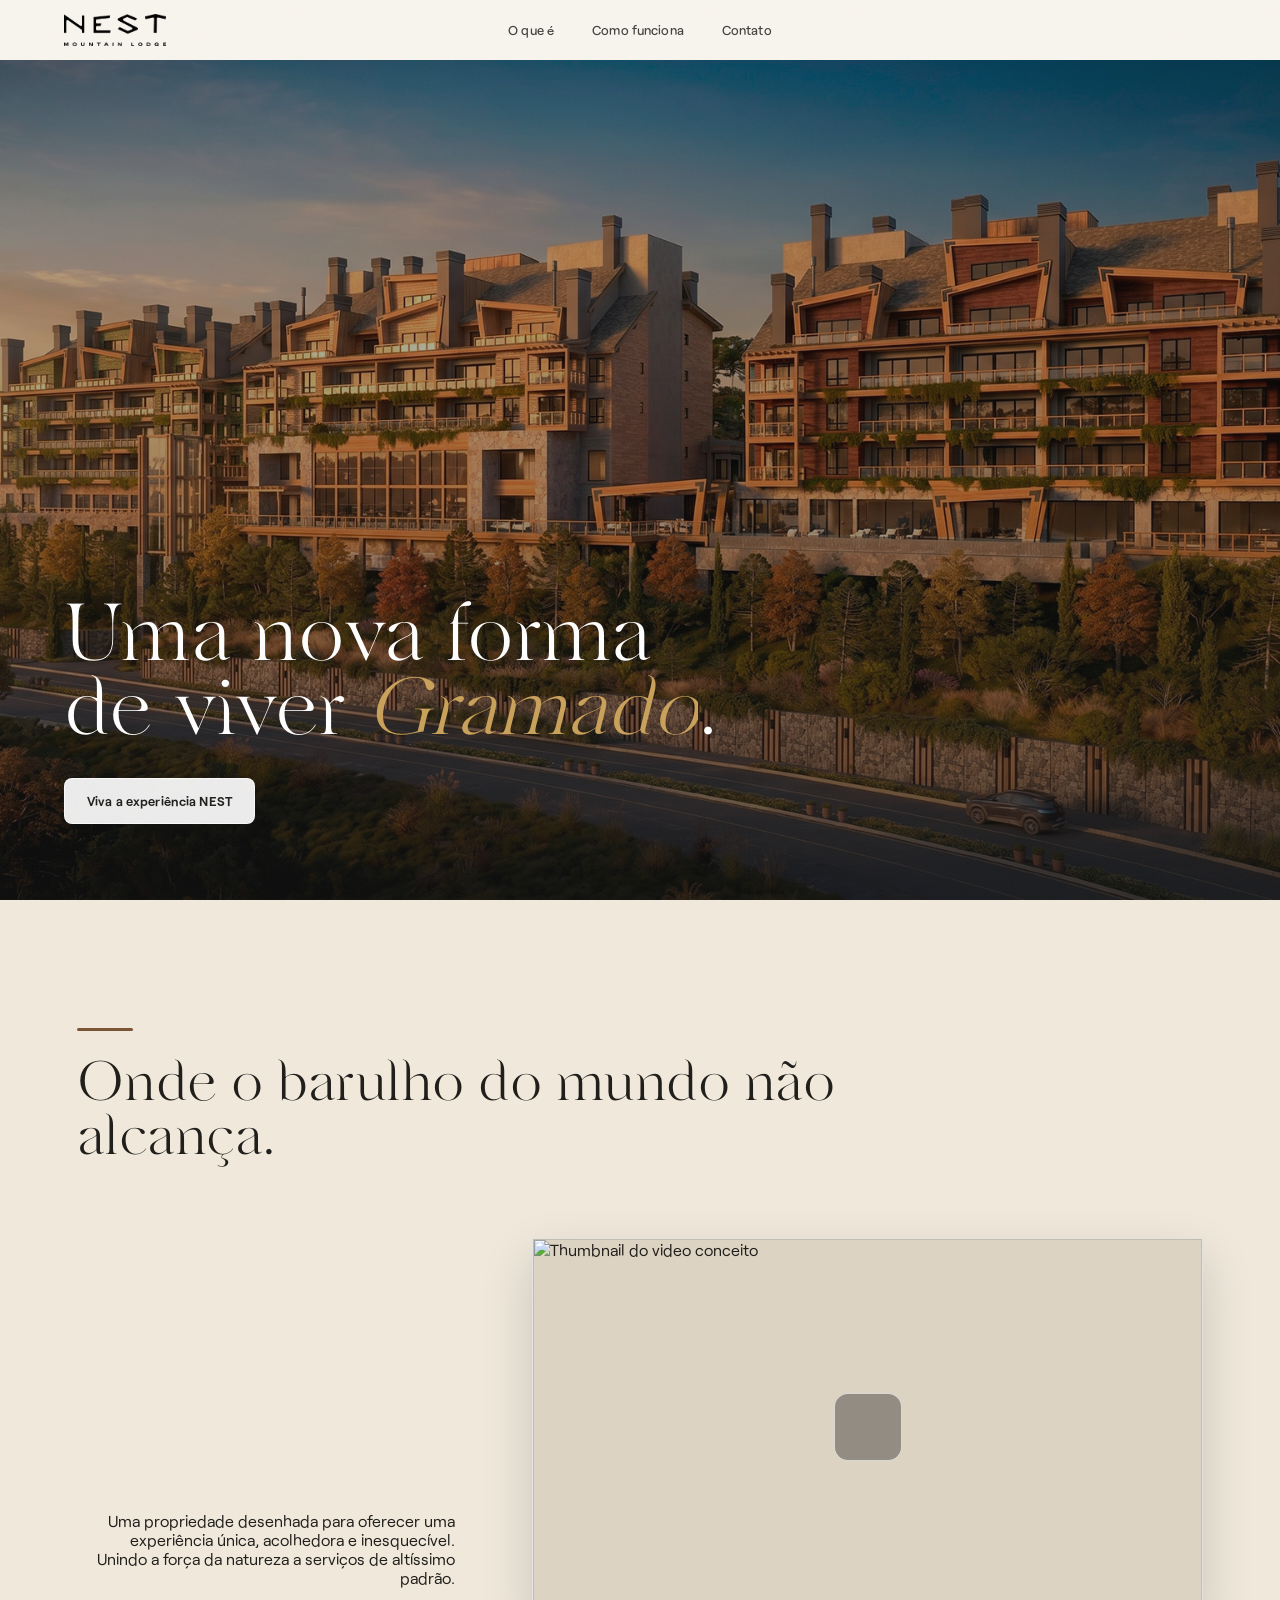
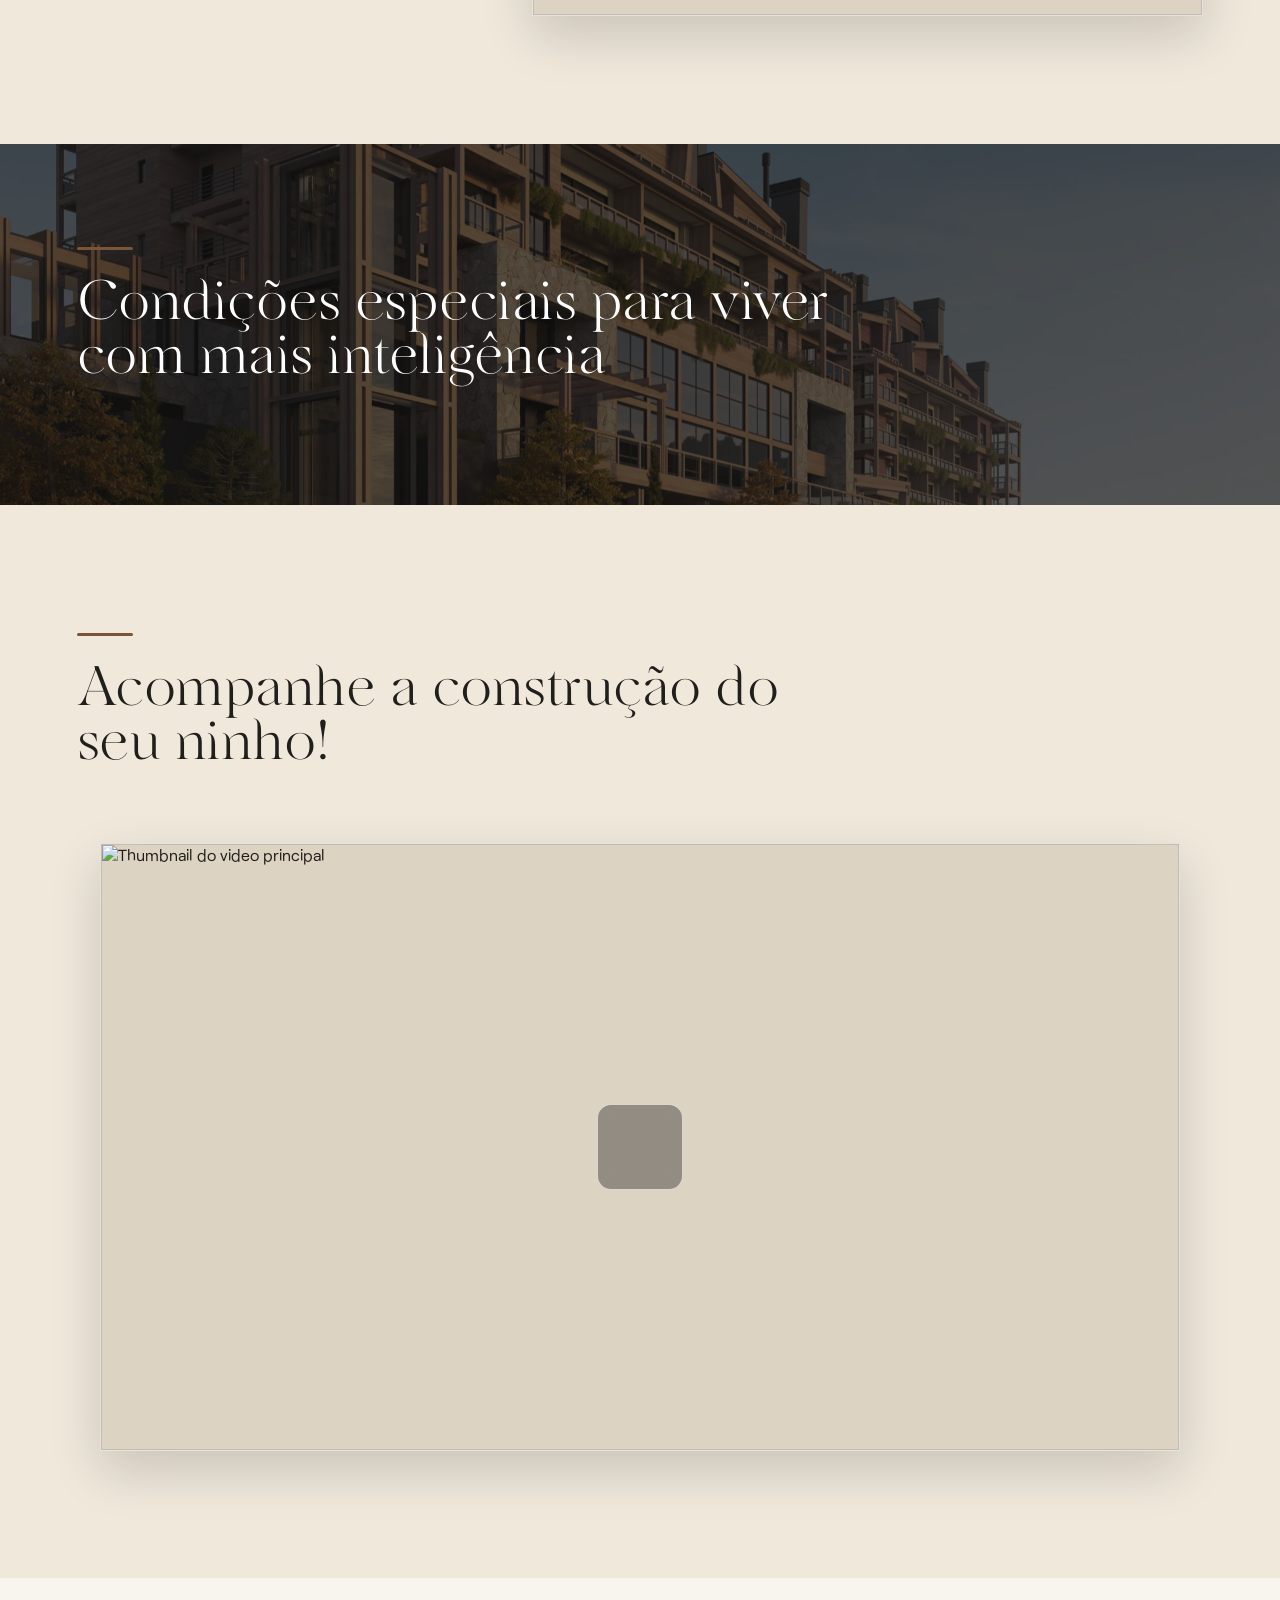
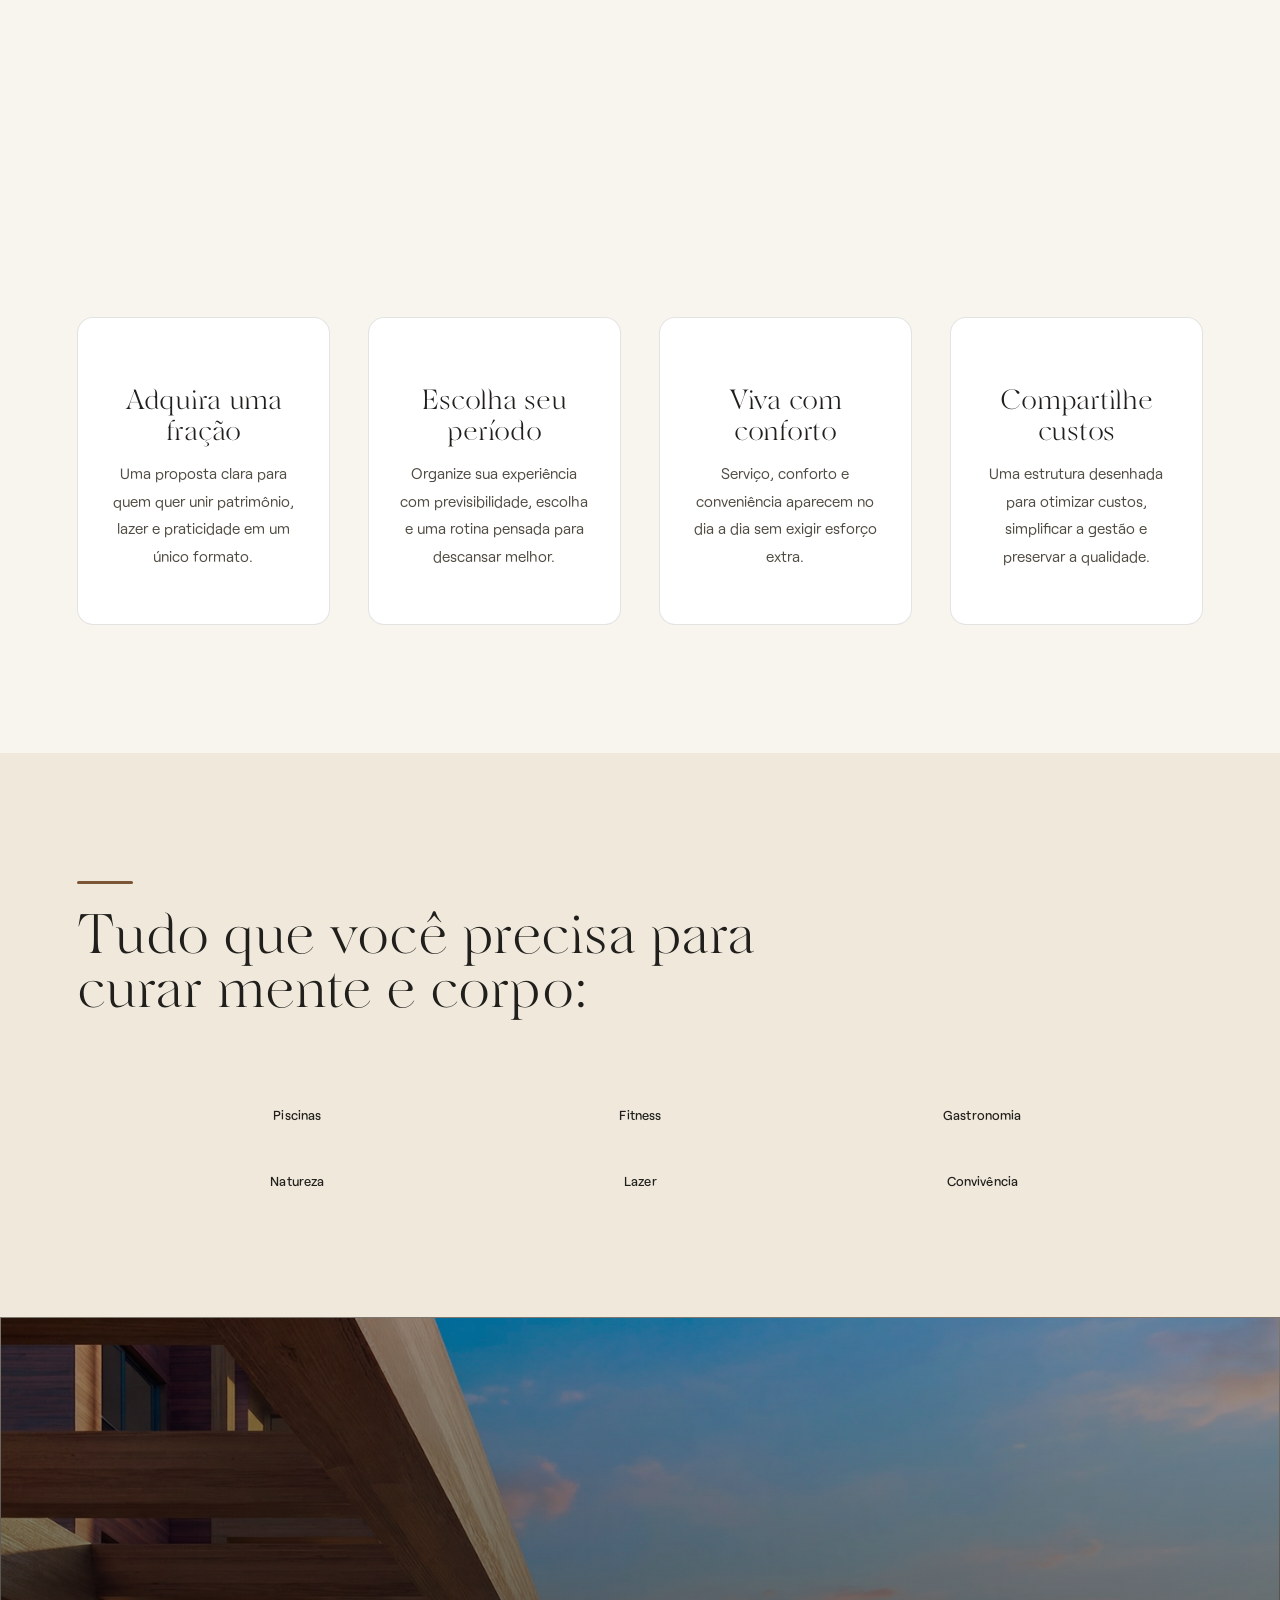
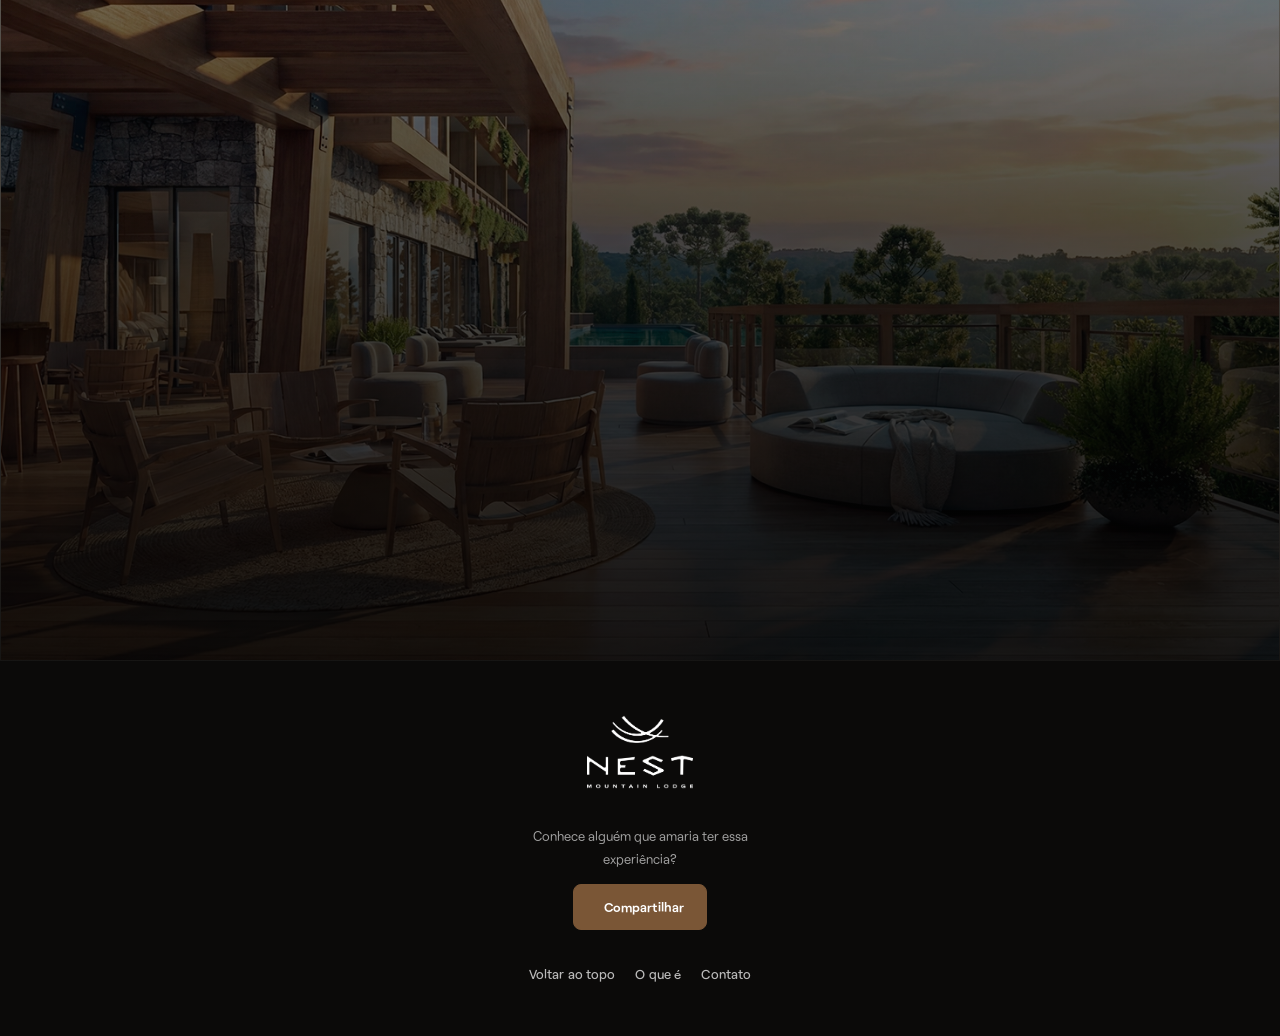
==== index.html @ 9bcb8f19 "copy: update hero headline, nav label, video/amenity headlines, remove footer text - Hero: "O privil" ====
<!doctype html>
<html lang="pt-BR">
  <head>
    <meta charset="utf-8" />
    <meta name="viewport" content="width=device-width, initial-scale=1" />
    <meta name="theme-color" content="#f8f5ee" />
    <title>Faça Parte NEST</title>
    <meta name="description" content="Landing page estática da campanha Faça Parte NEST." />
    <link rel="preconnect" href="https://fonts.googleapis.com" />
    <link rel="preconnect" href="https://fonts.gstatic.com" crossorigin />
    <link href="https://fonts.googleapis.com/css2?family=Fraunces:ital,opsz,wght@0,9..144,300;0,9..144,400;0,9..144,500;0,9..144,600;1,9..144,400;1,9..144,500&family=Montserrat:wght@300;400;500;600;700&display=swap" rel="stylesheet" />
    <link rel="stylesheet" href="styles.css" />
    <noscript><style>.reveal { opacity: 1 !important; transform: none !important; }</style></noscript>
  </head>
  <body>
    <a class="skip-link" href="#conteudo">Pular para o conteudo</a>

      <header class="site-header" data-site-header aria-label="Topo">
        <a class="brand" href="#inicio" aria-label="NEST inicio">
          <img class="brand__logo brand__logo--header" src="assets/logos/logo%20simplificada%20preta.webp" alt="NEST Mountain Lodge" loading="eager" />
        </a>
        <nav class="site-nav" id="site-nav" aria-label="Navegacao principal">
          <a href="#modelo">O que é</a>
          <a href="#funciona">Como funciona</a>
          <a href="#formulario">Contato</a>
        </nav>
        <button class="nav-toggle" type="button" data-nav-toggle aria-label="Abrir menu" aria-expanded="false" aria-controls="site-nav">
          <img class="nav-toggle__icon" src="assets/logos/icone%20nest%20preto.png" alt="" aria-hidden="true" />
        </button>
        <div class="scroll-progress" data-scroll-progress aria-hidden="true"></div>
      </header>
    <div class="nav-scrim" data-nav-scrim aria-hidden="true"></div>

    <main id="conteudo" class="page-shell">
      <section class="hero" id="inicio" aria-label="Apresentacao NEST">
        <div class="hero__media hero__media--photo media-frame media-frame--hero">
          <img class="section-media__img" src="assets/images/HERO.webp" alt="Paisagem hero do NEST" loading="eager" fetchpriority="high" />
        </div>
        <div class="hero__overlay" aria-hidden="true"></div>

        <div class="hero__content reveal">
          <h1 class="hero__title">Uma nova forma<br />de viver <em>Gramado</em>.</h1>
          <a class="button button--light" href="#modelo">Viva a experiência NEST</a>
        </div>
      </section>

      <section class="section intro-section" id="modelo">
        <div class="intro-section__heading reveal">
          <h2>Onde o barulho do mundo não alcança.</h2>
        </div>

        <div class="intro-feature reveal">
          <div class="intro-feature__copy">
            <p>Uma propriedade desenhada para oferecer uma experiência única, acolhedora e inesquecível. Unindo a força da natureza a serviços de altíssimo padrão.</p>
          </div>
          <div class="intro-feature__video youtube-card youtube-card--inline" data-youtube-id="SHSkFiBzITI" data-embed-src="https://www.youtube.com/embed/SHSkFiBzITI?si=FjaGTjBKLg1tNkQy" role="button" tabindex="0" aria-label="Carregar video conceito do YouTube">
            <div class="youtube-card__poster media-frame youtube-card__poster--concept">
              <img class="youtube-card__thumb" alt="Thumbnail do video conceito" loading="eager" fetchpriority="high" data-video-id="SHSkFiBzITI" data-fallback-level="0" src="https://img.youtube.com/vi/SHSkFiBzITI/maxresdefault.jpg" />
            </div>
            <button class="youtube-card__play" type="button" aria-label="Reproduzir video conceito">
              <i data-lucide="play"></i>
            </button>
          </div>
        </div>
      </section>

      <section class="band-section band-section--sand" data-parallax>
        <div class="band-section__media" data-parallax-media>
          <img src="assets/images/paralax.webp" alt="" aria-hidden="true" loading="lazy" />
        </div>
        <div class="band-section__overlay" aria-hidden="true"></div>
        <div class="band-section__inner reveal">
          <h2>Condições especiais para viver com mais inteligência</h2>
        </div>
      </section>

      <section class="section video-section" id="video">
        <div class="section-heading reveal">
          <h2>Acompanhe a construção do seu ninho!</h2>
        </div>
        <div class="youtube-card reveal" data-youtube-id="lyctxI0ICVg" data-embed-src="https://www.youtube.com/embed/lyctxI0ICVg?si=YQJVr3-YrToAeSkk" role="button" tabindex="0" aria-label="Carregar video do YouTube">
          <div class="youtube-card__poster media-frame youtube-card__poster--main">
            <img class="youtube-card__thumb" alt="Thumbnail do video principal" loading="eager" fetchpriority="high" data-video-id="lyctxI0ICVg" data-fallback-level="0" src="https://img.youtube.com/vi/lyctxI0ICVg/maxresdefault.jpg" />
          </div>
          <button class="youtube-card__play" type="button" aria-label="Reproduzir video">
            <i data-lucide="play"></i>
          </button>
        </div>
      </section>

      <section class="section process-section" id="funciona">
        <div class="section-heading reveal">
          <h2>Um jeito simples de entender o modelo.</h2>
        </div>

        <div class="process-grid">
          <article class="process-item reveal">
            <i data-lucide="badge-check"></i>
            <h3>Adquira uma fração</h3>
            <p>Uma proposta clara para quem quer unir patrimônio, lazer e praticidade em um único formato.</p>
          </article>
          <article class="process-item reveal">
            <i data-lucide="calendar-days"></i>
            <h3>Escolha seu período</h3>
            <p>Organize sua experiência com previsibilidade, escolha e uma rotina pensada para descansar melhor.</p>
          </article>
          <article class="process-item reveal">
            <i data-lucide="sparkles"></i>
            <h3>Viva com conforto</h3>
            <p>Serviço, conforto e conveniência aparecem no dia a dia sem exigir esforço extra.</p>
          </article>
          <article class="process-item reveal">
            <i data-lucide="repeat-2"></i>
            <h3>Compartilhe custos</h3>
            <p>Uma estrutura desenhada para otimizar custos, simplificar a gestão e preservar a qualidade.</p>
          </article>
        </div>
      </section>

      <section class="section amenity-section">
        <div class="section-heading reveal">
          <h2>Tudo que você precisa para curar mente e corpo:</h2>
        </div>
        <div class="amenity-grid">
          <div class="amenity reveal"><i data-lucide="waves"></i><span>Piscinas</span></div>
          <div class="amenity reveal"><i data-lucide="dumbbell"></i><span>Fitness</span></div>
          <div class="amenity reveal"><i data-lucide="utensils"></i><span>Gastronomia</span></div>
          <div class="amenity reveal"><i data-lucide="trees"></i><span>Natureza</span></div>
          <div class="amenity reveal"><i data-lucide="gamepad-2"></i><span>Lazer</span></div>
          <div class="amenity reveal"><i data-lucide="wine"></i><span>Convivência</span></div>
        </div>
      </section>

      <section class="lead-capture" id="formulario">
        <div class="lead-capture__media lead-capture__media--photo media-frame">
          <img class="section-media__img" src="assets/images/Fundo%20forms.webp" alt="Fundo do formulario NEST" loading="lazy" />
        </div>
        <div class="lead-capture__overlay" aria-hidden="true"></div>
        <div class="lead-capture__box reveal">
          <h2>Entre em contato para saber mais:</h2>
          <p class="lead-capture__copy">Fale com nossa equipe e garanta condições especiais para ter seu refúgio definitivo em Gramado!</p>
          <form class="lead-form" action="#" aria-label="Formulario visual sem envio configurado">
            <label>
              Nome
              <input type="text" name="nome" placeholder="Seu nome" autocomplete="name" />
            </label>
            <label>
              Telefone
              <input type="tel" name="telefone" placeholder="Seu telefone" autocomplete="tel" />
            </label>
            <label>
              E-mail
              <input type="email" name="email" placeholder="Seu e-mail" autocomplete="email" />
            </label>
            <p class="lead-form__note">*Vamos te chamar daqui a aproximadamente 1 minuto no seu WhatsApp!</p>
            <label class="check-line">
              <input type="checkbox" name="aceite" /> Aceito receber contato sobre o NEST.
            </label>
            <button class="button button--solid" type="submit">Enviar</button>
          </form>
        </div>
      </section>
    </main>

    <footer class="site-footer">
      <div class="site-footer__brand">
        <img class="brand__logo brand__logo--footer" src="assets/logos/logo%20branca%20completa.webp" alt="Logo NEST" loading="lazy" />
      </div>
      <div class="site-footer__share">
        <p>Conhece alguém que amaria ter essa experiência?</p>
        <button class="button site-footer__share-btn" type="button" data-share-button>
          <i data-lucide="share-2"></i>
          Compartilhar
        </button>
      </div>
      <div class="site-footer__links">
        <a href="#inicio">Voltar ao topo</a>
        <a href="#modelo">O que é</a>
        <a href="#formulario">Contato</a>
      </div>
    </footer>

    <script src="https://unpkg.com/lucide@latest/dist/umd/lucide.min.js"></script>
    <script src="script.js"></script>
  </body>
</html>
---- styles.css ----
@font-face {
  font-family: "Ninna";
  src: url("assets/fonts/Ninna-TRIAL.woff2") format("woff2");
  font-weight: 400;
  font-style: normal;
  font-display: swap;
}

@font-face {
  font-family: "Roobert";
  src: url("assets/fonts/Roobert-Light.woff2") format("woff2");
  font-weight: 300;
  font-style: normal;
  font-display: swap;
}

@font-face {
  font-family: "Roobert";
  src: url("assets/fonts/Roobert-Regular.woff2") format("woff2");
  font-weight: 400;
  font-style: normal;
  font-display: swap;
}

@font-face {
  font-family: "Roobert";
  src: url("assets/fonts/Roobert-Medium.woff2") format("woff2");
  font-weight: 500;
  font-style: normal;
  font-display: swap;
}

@font-face {
  font-family: "Roobert";
  src: url("assets/fonts/Roobert-SemiBold.woff2") format("woff2");
  font-weight: 600;
  font-style: normal;
  font-display: swap;
}

@font-face {
  font-family: "Roobert";
  src: url("assets/fonts/Roobert-Bold.woff2") format("woff2");
  font-weight: 700;
  font-style: normal;
  font-display: swap;
}

@font-face {
  font-family: "Roobert";
  src: url("assets/fonts/Roobert-Heavy.woff2") format("woff2");
  font-weight: 800;
  font-style: normal;
  font-display: swap;
}

:root {
  --cream: #f8f5ee;
  --cream-2: #efe8db;
  --sand: #b7a98d;
  --taupe: #8a7d68;
  --clay: #a8794f;
  --clay-deep: #7a5636;
  --gold: #c9a15a;
  --charcoal: #201f1c;
  --charcoal-soft: #514c43;
  --footer: #0b0a09;
  --white: #ffffff;
  --line: rgba(32, 31, 28, 0.12);
  --line-light: rgba(255, 255, 255, 0.16);
  --shadow-soft: 0 20px 48px rgba(16, 13, 8, 0.16);
  --shadow-lift: 0 30px 70px rgba(16, 13, 8, 0.3);
  --header-h: 78px;
  --heading: "Ninna", "Fraunces", serif;
  --body: "Roobert", "Montserrat", sans-serif;
  --ease: cubic-bezier(0.16, 1, 0.3, 1);
  --ease-spring: cubic-bezier(0.34, 1.56, 0.64, 1);
}

* {
  box-sizing: border-box;
}

html {
  scroll-behavior: smooth;
}

body {
  margin: 0;
  background: var(--cream);
  color: var(--charcoal);
  font-family: var(--body);
  font-weight: 400;
  text-rendering: optimizeLegibility;
}

body::after {
  content: "";
  position: fixed;
  inset: 0;
  z-index: 998;
  pointer-events: none;
  opacity: 0.035;
  background-image: url("data:image/svg+xml;utf8,<svg xmlns='http://www.w3.org/2000/svg' width='140' height='140'><filter id='n'><feTurbulence type='fractalNoise' baseFrequency='0.9' numOctaves='2' stitchTiles='stitch'/></filter><rect width='100%25' height='100%25' filter='url(%23n)'/></svg>");
  background-size: 140px 140px;
}

.scroll-progress {
  position: absolute;
  bottom: 0;
  left: 0;
  height: 3px;
  width: 0%;
  background: linear-gradient(90deg, var(--clay-deep), var(--gold));
  transition: width 80ms linear;
}

a {
  color: inherit;
  text-decoration: none;
}

button,
input {
  font: inherit;
}

.skip-link {
  position: fixed;
  left: -9999px;
  top: 18px;
  z-index: 100;
  background: var(--white);
  color: var(--charcoal);
  padding: 10px 14px;
}

.skip-link:focus {
  left: 18px;
}

.page-shell {
  overflow: hidden;
}

body.nav-open {
  overflow: hidden;
}

a:focus-visible,
button:focus-visible,
input:focus-visible {
  outline: 2px solid var(--clay-deep);
  outline-offset: 3px;
}

#inicio,
#modelo,
#funciona,
#formulario {
  scroll-margin-top: 100px;
}

.hero {
  position: relative;
  min-height: 100dvh;
  display: grid;
  align-items: end;
  justify-items: start;
  padding: 140px clamp(20px, 5vw, 80px) 76px;
  color: var(--white);
  text-align: left;
  isolation: isolate;
}

.hero__overlay {
  position: absolute;
  inset: 0;
  z-index: -1;
  background:
    linear-gradient(180deg, rgba(18, 18, 18, 0.28), rgba(18, 18, 18, 0.48)),
    linear-gradient(0deg, rgba(18, 18, 18, 0.44), transparent 46%);
}

.hero__media--photo {
  position: absolute;
  inset: 0;
}

.section-media__img {
  position: absolute;
  inset: 0;
  width: 100%;
  height: 100%;
  object-fit: cover;
  display: block;
}

.hero__media--photo .section-media__img,
.lead-capture__media--photo .section-media__img {
  z-index: 0;
}

.hero__media--photo::after,
.lead-capture__media--photo::after {
  content: "";
  position: absolute;
  inset: 0;
  z-index: 1;
  pointer-events: none;
}

.site-header {
  position: fixed;
  top: 0;
  left: 0;
  right: 0;
  z-index: 50;
  display: grid;
  grid-template-columns: 1fr auto 1fr;
  align-items: center;
  gap: 24px;
  padding: 14px clamp(20px, 5vw, 80px);
  color: var(--charcoal);
  background: var(--cream);
  box-shadow: none;
  transition: background 260ms var(--ease), box-shadow 260ms var(--ease), padding 260ms var(--ease), color 260ms var(--ease);
}

.site-header--scrolled {
  padding-block: 8px;
  background: rgba(250, 248, 242, 0.94);
  backdrop-filter: blur(14px);
  -webkit-backdrop-filter: blur(14px);
  box-shadow: 0 1px 0 rgba(45, 45, 45, 0.1);
  color: var(--charcoal);
}

.brand {
  display: inline-grid;
  width: fit-content;
  gap: 2px;
  justify-items: center;
}

.brand__logo {
  display: block;
  width: auto;
  object-fit: contain;
}

.brand__logo--header {
  width: clamp(75px, 8vw, 120px);
  height: auto;
  transition: width 260ms var(--ease);
}

.site-header--scrolled .brand__logo--header {
  width: clamp(65px, 6.5vw, 95px);
}

.brand__logo--footer {
  width: clamp(71.25px, 8.25vw, 120px);
  height: auto;
}

.brand__mark {
  font-size: 18px;
  font-weight: 600;
  letter-spacing: 0.38em;
}

.site-nav {
  display: flex;
  gap: clamp(18px, 3vw, 34px);
  align-items: center;
  font-size: 13px;
  font-weight: 500;
  letter-spacing: 0.01em;
}

.site-nav a {
  padding: 6px 2px;
  opacity: 0.84;
  transition: opacity 180ms var(--ease);
}

.site-nav a:hover {
  opacity: 1;
}

.nav-toggle {
  display: none;
  width: 44px;
  height: 44px;
  align-items: center;
  justify-content: center;
  overflow: hidden;
  border: 1px solid currentColor;
  border-radius: 8px;
  background: transparent;
  color: inherit;
  cursor: pointer;
  touch-action: manipulation;
}

.nav-toggle__icon {
  width: 20px;
  height: 20px;
  object-fit: contain;
}

.nav-scrim {
  position: fixed;
  inset: 0;
  z-index: 39;
  background: rgba(18, 18, 18, 0.4);
  opacity: 0;
  pointer-events: none;
  transition: opacity 220ms var(--ease);
}

.nav-scrim.is-visible {
  opacity: 1;
  pointer-events: auto;
}

.hero__content {
  position: relative;
  z-index: 2;
  max-width: 860px;
}

h1,
h2,
h3,
p {
  margin-top: 0;
}

h1,
h2,
h3 {
  font-family: var(--heading);
  font-weight: 400;
  letter-spacing: -0.01em;
}

h1 {
  max-width: 920px;
  margin: 0 0 18px;
  font-size: clamp(34px, 5.8vw, 82px);
  line-height: 1;
}

h1 em,
h2 em {
  font-style: italic;
  font-weight: 500;
  color: var(--gold);
}

.hero__title .word {
  display: inline-block;
  overflow: hidden;
  vertical-align: top;
  padding-bottom: 0.08em;
  margin-bottom: -0.08em;
}

.hero__title .word-inner {
  display: inline-block;
  transform: translateY(112%);
  transition: transform 900ms var(--ease);
  will-change: transform;
}

.hero__title.is-revealed .word-inner {
  transform: translateY(0);
}

h2 {
  margin-bottom: 22px;
  font-size: clamp(30px, 4vw, 56px);
  line-height: 1.06;
}

h3 {
  margin-bottom: 14px;
  font-size: clamp(20px, 2vw, 30px);
  line-height: 1.2;
}

.hero p,
.intro-section__heading p,
.section-heading p,
.process-item p {
  color: var(--charcoal-soft);
  font-size: 15px;
  font-weight: 400;
  line-height: 1.85;
}

.hero p {
  max-width: 620px;
  color: rgba(255, 255, 255, 0.86);
}

.button {
  min-height: 46px;
  display: inline-flex;
  align-items: center;
  justify-content: center;
  border: 1px solid var(--clay-deep);
  border-radius: 8px;
  padding: 13px 22px;
  background: var(--clay-deep);
  color: var(--white);
  cursor: pointer;
  touch-action: manipulation;
  font-size: 13px;
  font-weight: 600;
  letter-spacing: 0.01em;
  transition: filter 220ms var(--ease), box-shadow 420ms var(--ease-spring), transform 420ms var(--ease-spring);
}

.button:hover {
  filter: brightness(0.94);
  box-shadow: var(--shadow-lift);
  transform: translateY(-3px) scale(1.015);
}

.button:active {
  transform: translateY(-1px) scale(0.99);
  transition-duration: 120ms;
}

.button--light {
  margin-top: 18px;
  border-color: rgba(255, 255, 255, 0.72);
  background: rgba(255, 255, 255, 0.92);
  color: var(--charcoal);
}

.button--solid {
  width: 100%;
}

.section {
  padding: clamp(72px, 10vw, 142px) clamp(20px, 6vw, 96px);
}

.intro-section {
  background: var(--cream-2);
  text-align: left;
}

.intro-section__heading,
.section-heading {
  max-width: 780px;
  margin: 0 0 clamp(42px, 6vw, 82px);
  text-align: left;
}

.intro-section__heading::before,
.section-heading::before,
.band-section__inner::before {
  content: "";
  display: block;
  width: 56px;
  height: 3px;
  margin-bottom: 22px;
  background: var(--clay-deep);
  border-radius: 2px;
  transform: scaleX(0);
  transform-origin: left;
  transition: transform 700ms var(--ease) 120ms;
}

.intro-section__heading.is-visible::before,
.section-heading.is-visible::before,
.band-section__inner.is-visible::before {
  transform: scaleX(1);
}

.intro-feature {
  max-width: 1180px;
  margin: 0 auto;
  display: grid;
  grid-template-columns: minmax(260px, 0.72fr) minmax(0, 1.28fr);
  gap: clamp(34px, 6vw, 92px);
  align-items: end;
  text-align: left;
}

.intro-feature__video {
  min-height: clamp(360px, 33vw, 510px);
  box-shadow: var(--shadow-soft);
}

.intro-feature__copy {
  max-width: 390px;
  align-self: end;
  padding-bottom: clamp(4px, 1vw, 14px);
  text-align: right;
}

.video-section {
  background: var(--cream-2);
}

.youtube-card {
  position: relative;
  overflow: hidden;
  max-width: 1080px;
  width: 100%;
  aspect-ratio: 16 / 9;
  min-height: 0;
  margin: 0 auto;
  border: 1px solid var(--line);
  background: var(--white);
  cursor: pointer;
  box-shadow: var(--shadow-soft);
}

.youtube-card--inline {
  aspect-ratio: 16 / 9;
  min-height: 0;
  margin: 0;
}

.youtube-card--inline .youtube-card__play {
  width: 68px;
  height: 68px;
}

.youtube-card--inline .youtube-card__play svg {
  width: 24px;
  height: 24px;
}

.youtube-card iframe,
.youtube-card__poster {
  position: absolute;
  inset: 0;
  width: 100%;
  height: 100%;
}

.youtube-card__poster {
  background-size: cover;
  background-position: center;
}

.youtube-card__thumb {
  display: block;
  width: 100%;
  height: 100%;
  object-fit: cover;
}

.youtube-card__poster--concept {
  background:
    linear-gradient(180deg, rgba(18, 18, 18, 0.1), rgba(18, 18, 18, 0.55)),
    radial-gradient(circle at 20% 20%, rgba(255, 255, 255, 0.14), transparent 22%),
    radial-gradient(circle at 75% 30%, rgba(133, 122, 107, 0.58), transparent 30%),
    linear-gradient(135deg, #cfc6b5, #9e927f 50%, #6b6358);
}

.youtube-card__poster--main {
  background:
    linear-gradient(180deg, rgba(18, 18, 18, 0.1), rgba(18, 18, 18, 0.52)),
    radial-gradient(circle at 70% 24%, rgba(255, 255, 255, 0.12), transparent 22%),
    radial-gradient(circle at 22% 72%, rgba(189, 179, 161, 0.45), transparent 26%),
    linear-gradient(135deg, #d9d1c2, #b2a692 54%, #7d7162);
}

.youtube-card__poster.has-thumb::before,
.youtube-card__poster.has-thumb::after {
  opacity: 0;
}

.youtube-card iframe {
  border: 0;
}

.youtube-card.is-playing .youtube-card__poster,
.youtube-card.is-playing .youtube-card__play {
  opacity: 0;
  pointer-events: none;
}

.youtube-card__play {
  position: absolute;
  left: 50%;
  top: 50%;
  width: 86px;
  height: 86px;
  display: grid;
  place-items: center;
  border: 1px solid rgba(255, 255, 255, 0.65);
  border-radius: 14px;
  background: rgba(45, 45, 45, 0.42);
  color: var(--white);
  transform: translate(-50%, -50%);
  cursor: pointer;
  backdrop-filter: blur(10px);
  transition: opacity 220ms var(--ease), transform 220ms var(--ease);
}

.youtube-card__play svg {
  width: 30px;
  height: 30px;
  margin-left: 4px;
}

.process-section {
  background: var(--cream);
}

.process-grid {
  max-width: 1180px;
  margin: 0 auto;
  display: grid;
  grid-template-columns: repeat(4, minmax(0, 1fr));
  gap: clamp(22px, 3vw, 42px);
}

.process-item {
  padding: clamp(30px, 3vw, 40px) clamp(20px, 2.4vw, 30px);
  border: 1px solid var(--line);
  border-radius: 16px;
  background: var(--white);
  text-align: center;
  transition: transform 420ms var(--ease-spring), box-shadow 420ms var(--ease), border-color 260ms var(--ease);
}

.process-item:hover {
  transform: translateY(-8px) scale(1.015);
  border-color: transparent;
  box-shadow: var(--shadow-soft);
}

.process-item svg {
  width: 38px;
  height: 38px;
  color: var(--taupe);
  stroke-width: 1.35;
}

.amenity svg {
  width: 30px;
  height: 30px;
  padding: 14px;
  box-sizing: content-box;
  border-radius: 50%;
  background: var(--white);
  box-shadow: var(--shadow-soft);
  color: var(--taupe);
  stroke-width: 1.35;
}

.process-item h3 {
  margin-top: 28px;
}

.band-section {
  position: relative;
  overflow: hidden;
  isolation: isolate;
  padding: clamp(64px, 8vw, 110px) clamp(20px, 6vw, 96px);
  text-align: left;
}

.band-section--sand {
  background: var(--sand);
  color: var(--white);
}

.band-section__media {
  position: absolute;
  inset: -38% 0;
  z-index: -2;
  will-change: transform;
}

.band-section__media img {
  width: 100%;
  height: 100%;
  object-fit: cover;
  display: block;
}

.band-section__overlay {
  position: absolute;
  inset: 0;
  z-index: -1;
  background: rgba(18, 18, 18, 0.72);
}

.band-section__inner {
  max-width: 820px;
  margin: 0;
}

.amenity-section {
  background: var(--cream-2);
}

.amenity-grid {
  max-width: 980px;
  margin: 0 auto;
  display: grid;
  grid-template-columns: repeat(3, minmax(0, 1fr));
  gap: 34px 48px;
}

.amenity {
  display: grid;
  justify-items: center;
  gap: 16px;
  color: var(--charcoal);
  font-size: 13px;
  font-weight: 500;
  letter-spacing: 0.01em;
  text-align: center;
}

.lead-capture {
  position: relative;
  min-height: 720px;
  display: grid;
  place-items: center;
  padding: clamp(48px, 8vw, 110px) 20px;
  isolation: isolate;
}

.lead-capture__media,
.lead-capture__overlay {
  position: absolute;
  inset: 0;
}

.lead-capture__media {
  z-index: -2;
  border: 0;
}

.lead-capture__media--photo.media-frame {
  position: absolute;
  inset: 0;
}

.lead-capture__overlay {
  z-index: -1;
  background:
    linear-gradient(180deg, rgba(0, 0, 0, 0.24) 0%, rgba(0, 0, 0, 0.8) 100%),
    linear-gradient(180deg, rgba(18, 18, 18, 0.18), rgba(18, 18, 18, 0.48));
}

.lead-capture__box {
  width: min(760px, 100%);
  padding: clamp(28px, 5vw, 54px);
  background: rgba(255, 255, 255, 0.92);
  color: var(--charcoal);
  text-align: left;
  box-shadow: 0 10px 28px rgba(18, 18, 18, 0.12);
}


.lead-capture__copy {
  max-width: 640px;
  margin: 0 auto 4px;
  color: var(--charcoal-soft);
  font-size: 15px;
  line-height: 1.75;
}

.lead-form {
  display: grid;
  gap: 14px;
  margin-top: 28px;
  text-align: left;
}

.lead-form label,
.lead-form legend {
  color: var(--charcoal-soft);
  font-size: 13px;
  font-weight: 500;
  letter-spacing: 0.01em;
}

.lead-form > label {
  display: grid;
  gap: 8px;
}

.lead-form input[type="text"],
.lead-form input[type="tel"],
.lead-form input[type="email"] {
  min-height: 52px;
  width: 100%;
  border: 1px solid rgba(45, 45, 45, 0.12);
  background: var(--white);
  color: var(--charcoal);
  padding: 14px 16px;
  font-size: 16px;
  outline: 0;
}

.lead-form input:focus {
  border-color: var(--taupe);
}

.lead-form input::placeholder {
  color: rgba(45, 45, 45, 0.36);
}

.lead-form fieldset {
  display: grid;
  gap: 8px;
  margin: 8px 0 0;
  padding: 0;
  border: 0;
}

.lead-form__note {
  margin: 0;
  color: var(--taupe);
  font-size: 12px;
  font-style: italic;
  line-height: 1.5;
}

.check-line {
  display: flex;
  align-items: center;
  gap: 12px;
  min-height: 44px;
  padding: 4px 0;
  color: var(--charcoal-soft) !important;
  font-size: 13px !important;
  font-weight: 400 !important;
  letter-spacing: 0 !important;
  text-transform: none !important;
  cursor: pointer;
}

.lead-form input[type="checkbox"] {
  width: 20px;
  height: 20px;
  flex-shrink: 0;
  accent-color: var(--clay-deep);
}

.site-footer {
  display: flex;
  flex-direction: column;
  align-items: center;
  text-align: center;
  gap: 36px;
  padding: 54px clamp(20px, 6vw, 96px);
  background: var(--footer);
  color: var(--white);
}

.site-footer__brand {
  display: grid;
  justify-items: center;
  gap: 12px;
}

.site-footer p {
  max-width: 560px;
  margin: 12px auto 0;
  color: rgba(255, 255, 255, 0.62);
  font-size: 13px;
  line-height: 1.7;
}

.site-footer__share {
  display: grid;
  gap: 14px;
  align-content: center;
  justify-items: center;
  max-width: 240px;
}

.site-footer__share p {
  margin: 0;
}

.site-footer__share-btn {
  gap: 8px;
}

.site-footer__share-btn svg {
  width: 16px;
  height: 16px;
}

.site-footer__links {
  display: flex;
  flex-wrap: wrap;
  justify-content: center;
  gap: 20px;
  align-items: center;
  color: rgba(255, 255, 255, 0.72);
  font-size: 13px;
  font-weight: 500;
  letter-spacing: 0.01em;
}

.media-frame {
  position: relative;
  overflow: hidden;
  border: 1px solid var(--line);
  background: #ddd3c2;
}

.media-frame--hero {
  position: absolute;
  inset: 0;
  z-index: -2;
  border: 0;
  background:
    linear-gradient(135deg, rgba(255, 255, 255, 0.1), transparent),
    radial-gradient(circle at 75% 20%, rgba(72, 91, 55, 0.44), transparent 34%),
    linear-gradient(135deg, #55614b, #9c8d74 46%, #2f3b2b);
}

code {
  color: var(--taupe);
}

.reveal {
  opacity: 0;
  transform: translateY(28px) scale(0.97);
  transition: opacity 760ms var(--ease), transform 760ms var(--ease);
  will-change: opacity, transform;
}

.reveal.is-visible {
  opacity: 1;
  transform: translateY(0) scale(1);
}

@media (prefers-reduced-motion: reduce) {
  *,
  *::before,
  *::after {
    scroll-behavior: auto !important;
    transition-duration: 0.01ms !important;
    animation-duration: 0.01ms !important;
  }

  .reveal {
    opacity: 1;
    transform: none;
  }
}

@media (max-width: 1080px) {
  .brand__logo--header {
    width: clamp(80px, 12vw, 110px);
  }

  .process-grid {
    grid-template-columns: repeat(2, minmax(0, 1fr));
  }
}

@media (max-width: 820px) {
  .site-header {
    grid-template-columns: auto 1fr auto;
    padding-inline: 18px;
  }

  .nav-toggle {
    grid-column: 3;
    justify-self: end;
  }

  .site-header {
    padding-block: 10px;
  }

  .brand__logo--header {
    width: clamp(64px, 18vw, 92px);
  }

  .brand__logo--footer {
    width: clamp(135px, 40.5vw, 195px);
  }

  .nav-toggle {
    display: inline-flex;
  }

  .site-nav {
    position: fixed;
    top: 0;
    right: 0;
    bottom: 0;
    width: min(320px, 84vw);
    height: 100dvh;
    margin: 0;
    padding: 96px 28px 32px;
    flex-direction: column;
    align-items: flex-start;
    justify-content: flex-start;
    gap: 6px;
    font-size: 16px;
    background: var(--cream);
    color: var(--charcoal);
    box-shadow: -18px 0 40px rgba(18, 18, 18, 0.18);
    transform: translateX(100%);
    transition: transform 280ms var(--ease);
    z-index: 40;
    overflow-y: auto;
  }

  .site-nav.is-open {
    transform: translateX(0);
  }

  .site-nav a {
    width: 100%;
    min-height: 48px;
    display: flex;
    align-items: center;
    padding: 0 4px;
    border-bottom: 1px solid var(--line);
    opacity: 0;
    transform: translateX(18px);
    transition: opacity 420ms var(--ease), transform 420ms var(--ease);
  }

  .site-nav.is-open a {
    opacity: 1;
    transform: translateX(0);
  }

  .site-nav.is-open a:nth-child(1) { transition-delay: 80ms; }
  .site-nav.is-open a:nth-child(2) { transition-delay: 140ms; }
  .site-nav.is-open a:nth-child(3) { transition-delay: 200ms; }
  .site-nav.is-open a:nth-child(4) { transition-delay: 260ms; }

  .hero {
    min-height: 100dvh;
    padding: 132px 20px 64px;
  }

  .hero__content {
    max-width: 680px;
  }

  .hero p {
    max-width: 560px;
  }

  .intro-feature,
  .process-grid {
    grid-template-columns: 1fr;
  }

  .amenity-grid {
    grid-template-columns: repeat(2, minmax(0, 1fr));
  }

  .intro-feature {
    text-align: left;
  }

  .intro-feature__copy {
    text-align: left;
  }

  .youtube-card--inline {
    aspect-ratio: 16 / 9;
    min-height: 0;
  }

  .amenity-grid {
    gap: 26px;
  }

  .lead-capture {
    min-height: 680px;
  }
}

@media (max-width: 520px) {
  .hero {
    min-height: 100dvh;
    padding: 128px 18px 56px;
  }

  h1 {
    font-size: clamp(17px, 5.5vw, 24px);
  }

  h2 {
    font-size: clamp(15px, 5vw, 21px);
  }

  h3 {
    font-size: 12px;
    font-weight: 700;
  }

  .hero p,
  .intro-section__heading p,
  .section-heading p,
  .lead-capture__copy {
    font-size: 12.75px;
  }

  .process-item p {
    font-size: 9.5px;
  }

  .site-footer p {
    font-size: 11px;
  }

  .button {
    width: 100%;
  }

  .brand__logo--header {
    width: clamp(56px, 20vw, 80px);
  }

  .brand__logo--footer {
    width: clamp(127.5px, 51vw, 172.5px);
  }

  .lead-capture__box {
    padding: 26px 18px;
  }
}
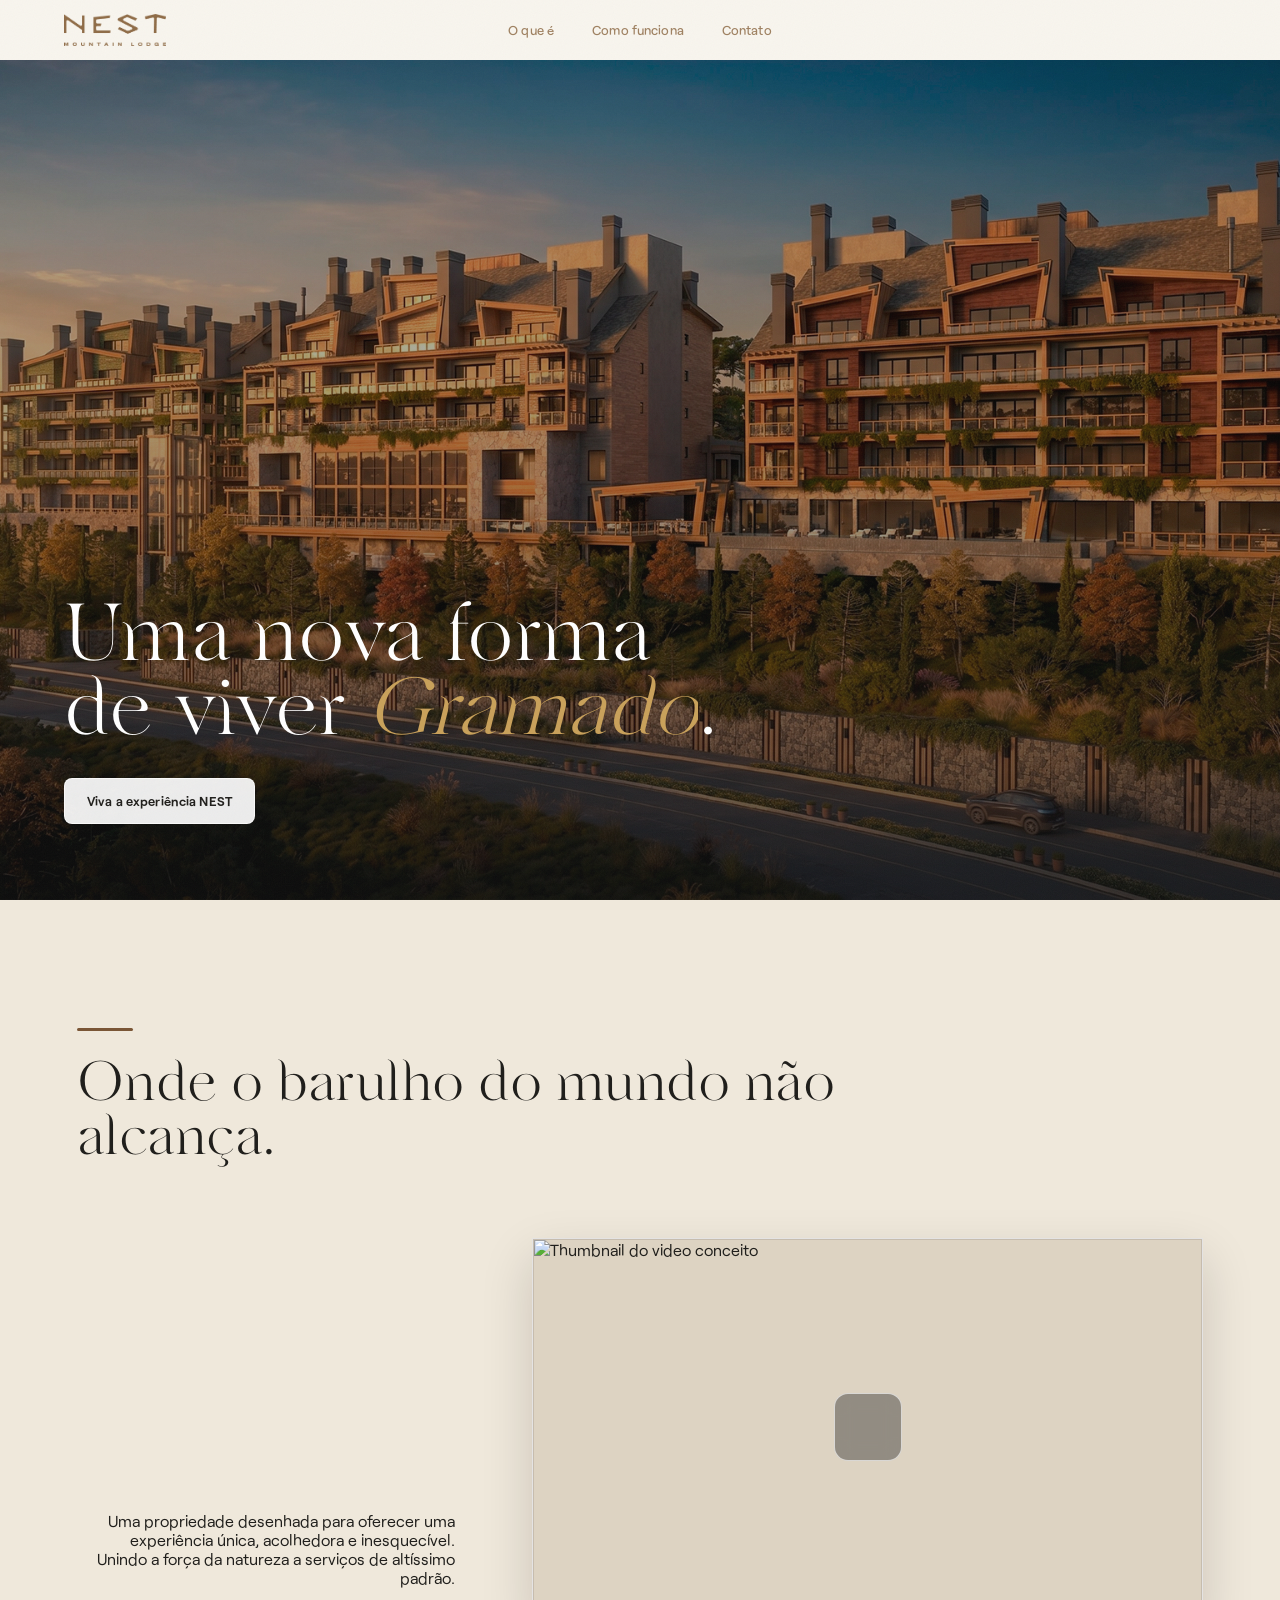
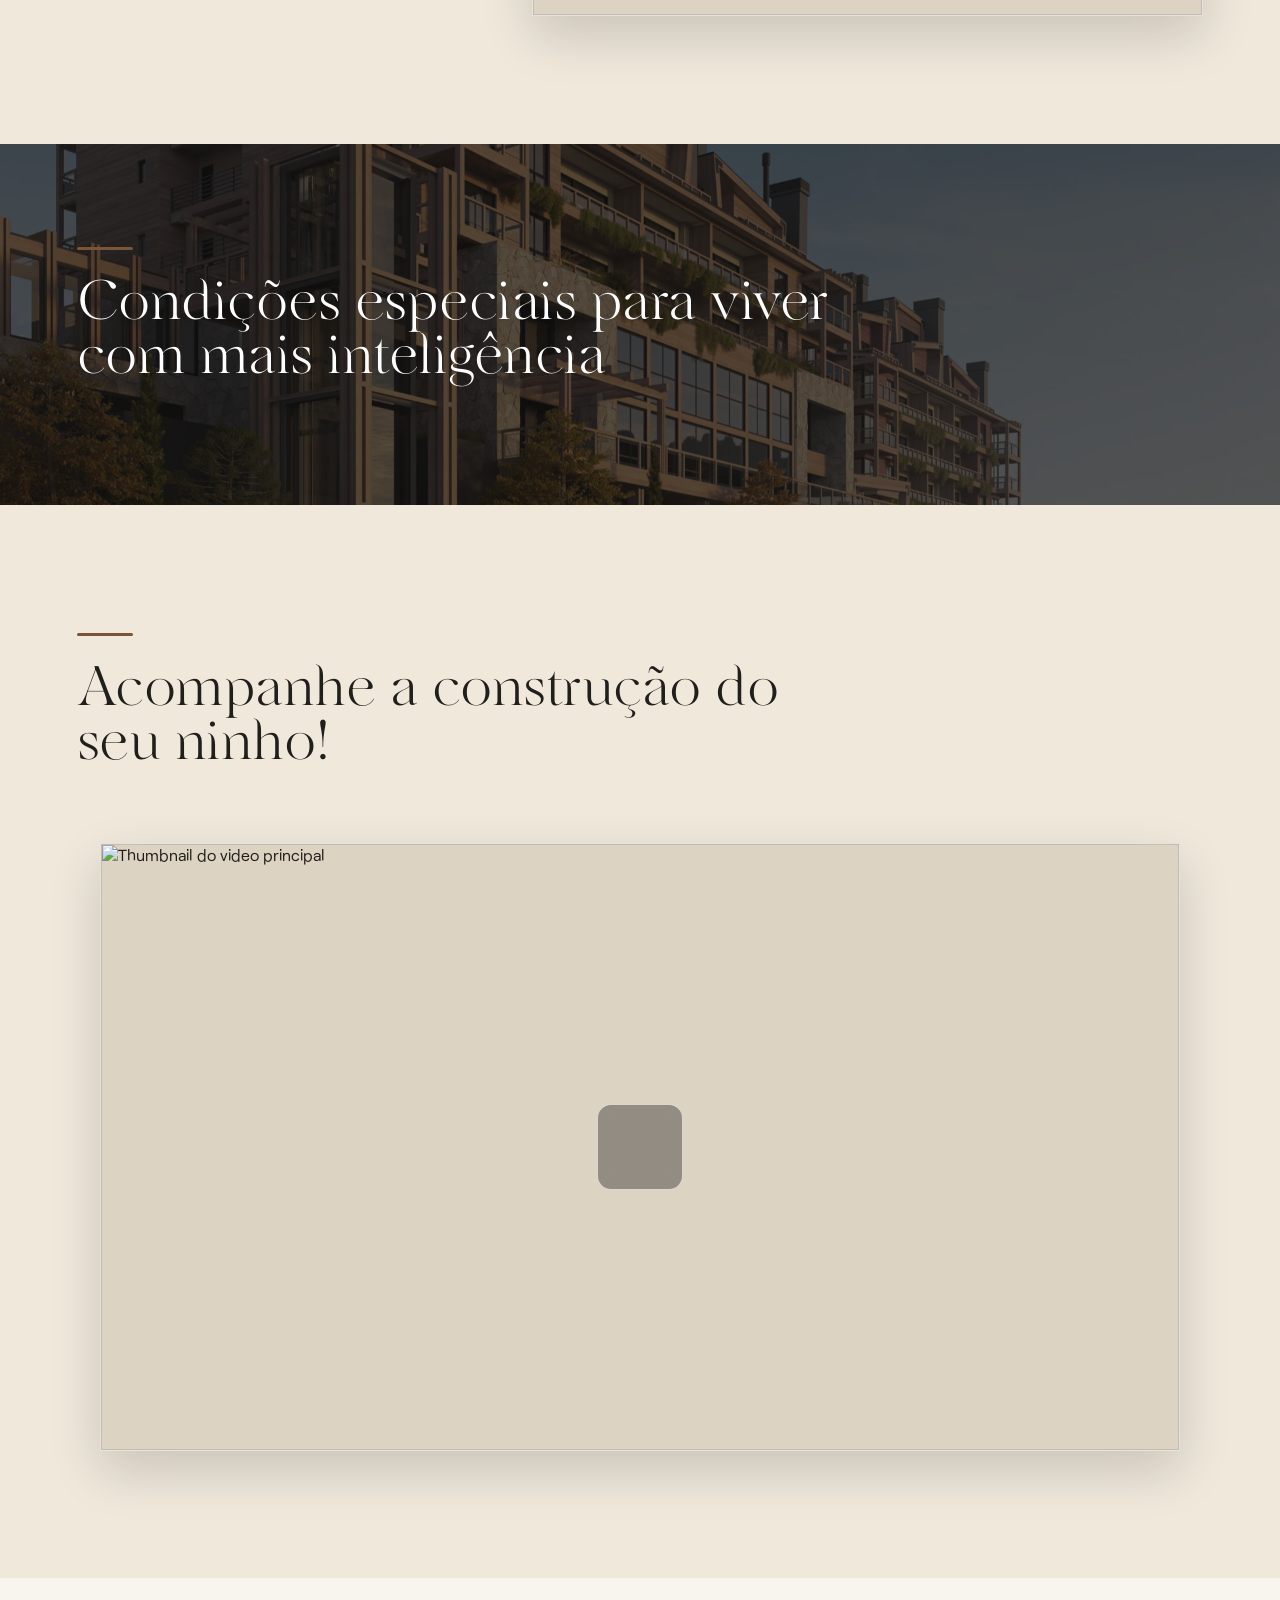
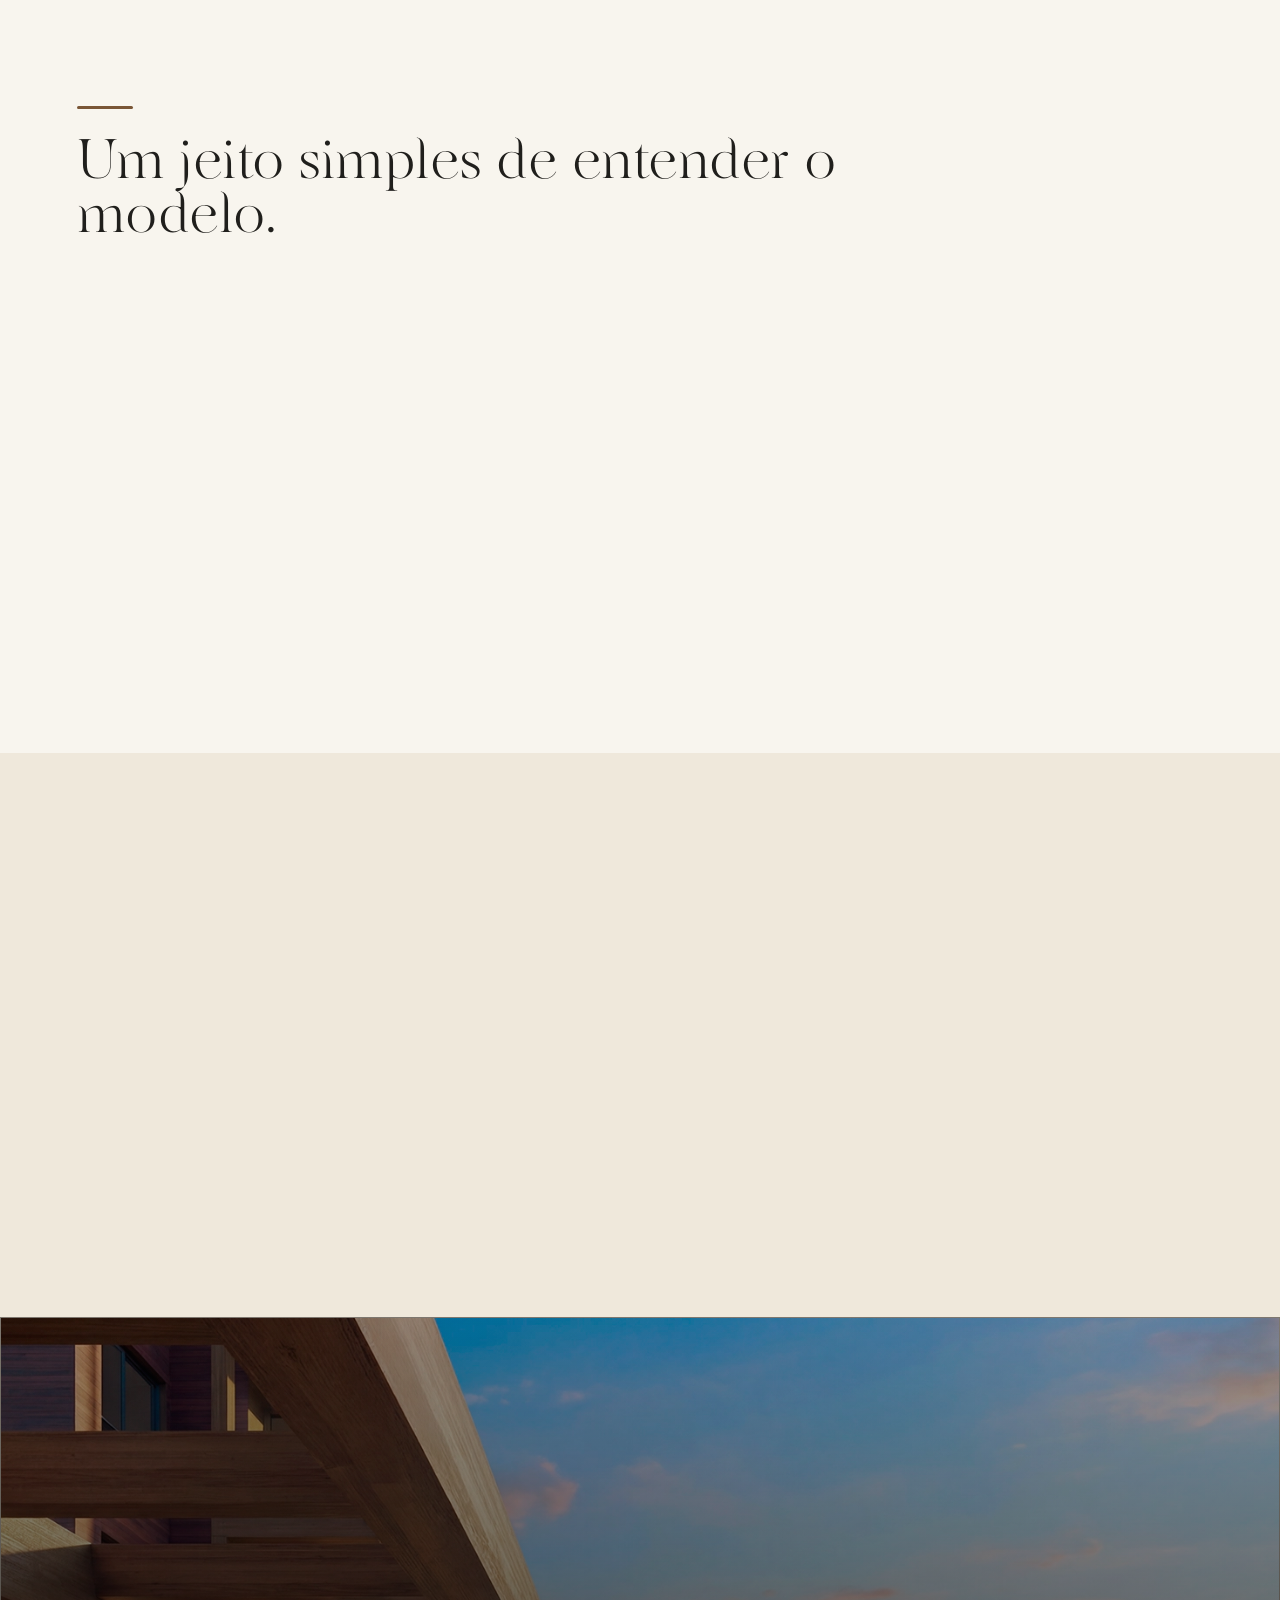
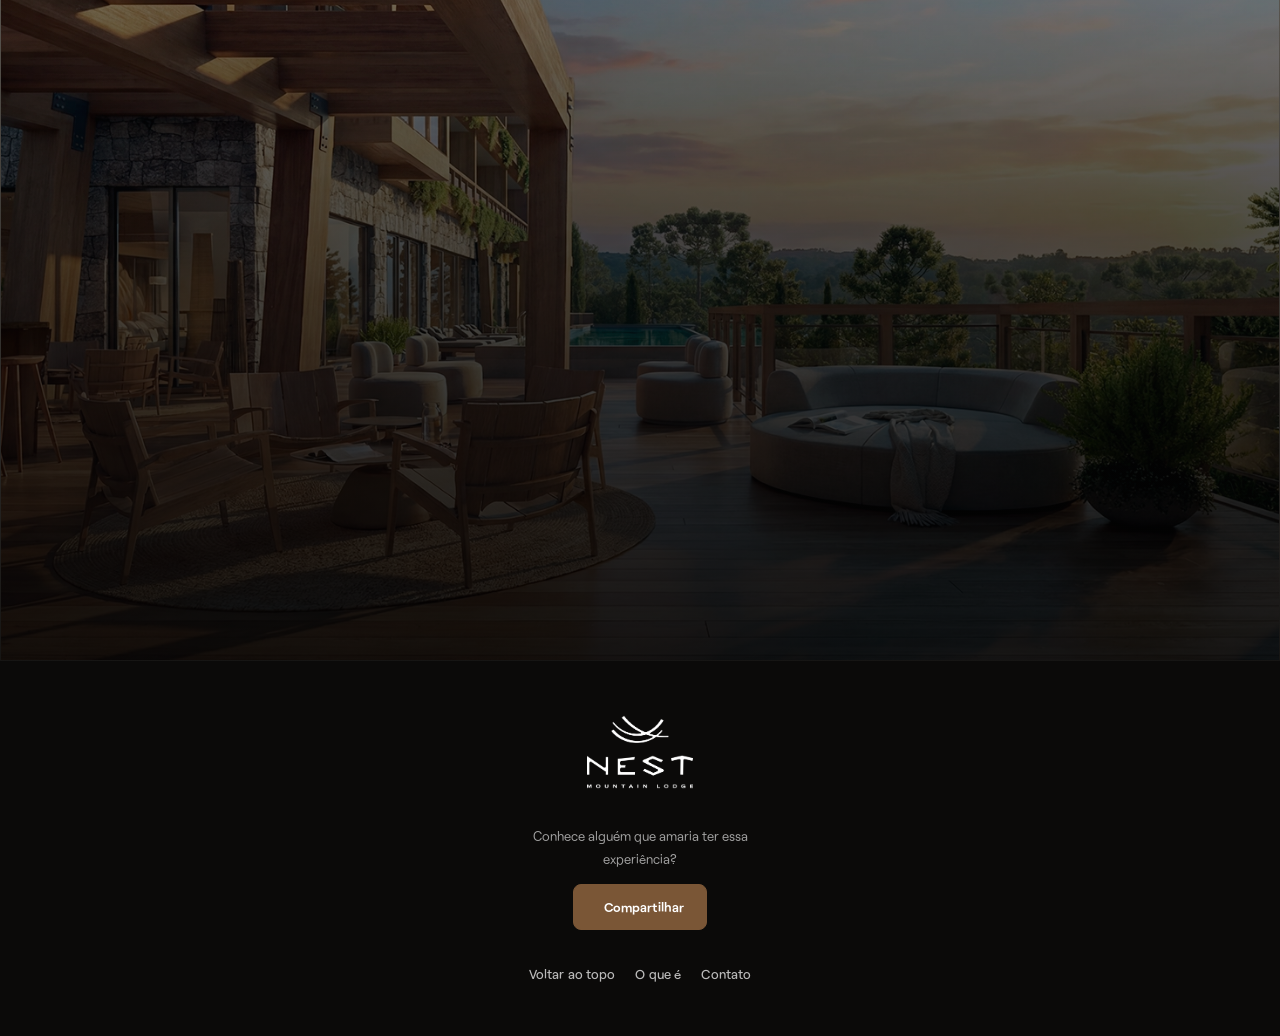
==== commit f0edd738: "style: switch header/nav to brand brown (#8f6c47) - Header logo -> logo nest marrom.webp, nav-toggle" ====
--- a/index.html
+++ b/index.html
@@ -17,7 +17,7 @@
 
       <header class="site-header" data-site-header aria-label="Topo">
         <a class="brand" href="#inicio" aria-label="NEST inicio">
-          <img class="brand__logo brand__logo--header" src="assets/logos/logo%20simplificada%20preta.webp" alt="NEST Mountain Lodge" loading="eager" />
+          <img class="brand__logo brand__logo--header" src="assets/logos/logo%20nest%20marrom.webp" alt="NEST Mountain Lodge" loading="eager" />
         </a>
         <nav class="site-nav" id="site-nav" aria-label="Navegacao principal">
           <a href="#modelo">O que é</a>
@@ -25,7 +25,7 @@
           <a href="#formulario">Contato</a>
         </nav>
         <button class="nav-toggle" type="button" data-nav-toggle aria-label="Abrir menu" aria-expanded="false" aria-controls="site-nav">
-          <img class="nav-toggle__icon" src="assets/logos/icone%20nest%20preto.png" alt="" aria-hidden="true" />
+          <img class="nav-toggle__icon" src="assets/logos/icone%20nest%20marrom.webp" alt="" aria-hidden="true" />
         </button>
         <div class="scroll-progress" data-scroll-progress aria-hidden="true"></div>
       </header>
--- a/styles.css
+++ b/styles.css
@@ -59,6 +59,7 @@
   --cream-2: #efe8db;
   --sand: #b7a98d;
   --taupe: #8a7d68;
+  --brand-brown: #8f6c47;
   --clay: #a8794f;
   --clay-deep: #7a5636;
   --gold: #c9a15a;
@@ -221,7 +222,7 @@
   align-items: center;
   gap: 24px;
   padding: 14px clamp(20px, 5vw, 80px);
-  color: var(--charcoal);
+  color: var(--brand-brown);
   background: var(--cream);
   box-shadow: none;
   transition: background 260ms var(--ease), box-shadow 260ms var(--ease), padding 260ms var(--ease), color 260ms var(--ease);
@@ -233,7 +234,7 @@
   backdrop-filter: blur(14px);
   -webkit-backdrop-filter: blur(14px);
   box-shadow: 0 1px 0 rgba(45, 45, 45, 0.1);
-  color: var(--charcoal);
+  color: var(--brand-brown);
 }
 
 .brand {
@@ -1013,7 +1014,7 @@
     gap: 6px;
     font-size: 16px;
     background: var(--cream);
-    color: var(--charcoal);
+    color: var(--brand-brown);
     box-shadow: -18px 0 40px rgba(18, 18, 18, 0.18);
     transform: translateX(100%);
     transition: transform 280ms var(--ease);
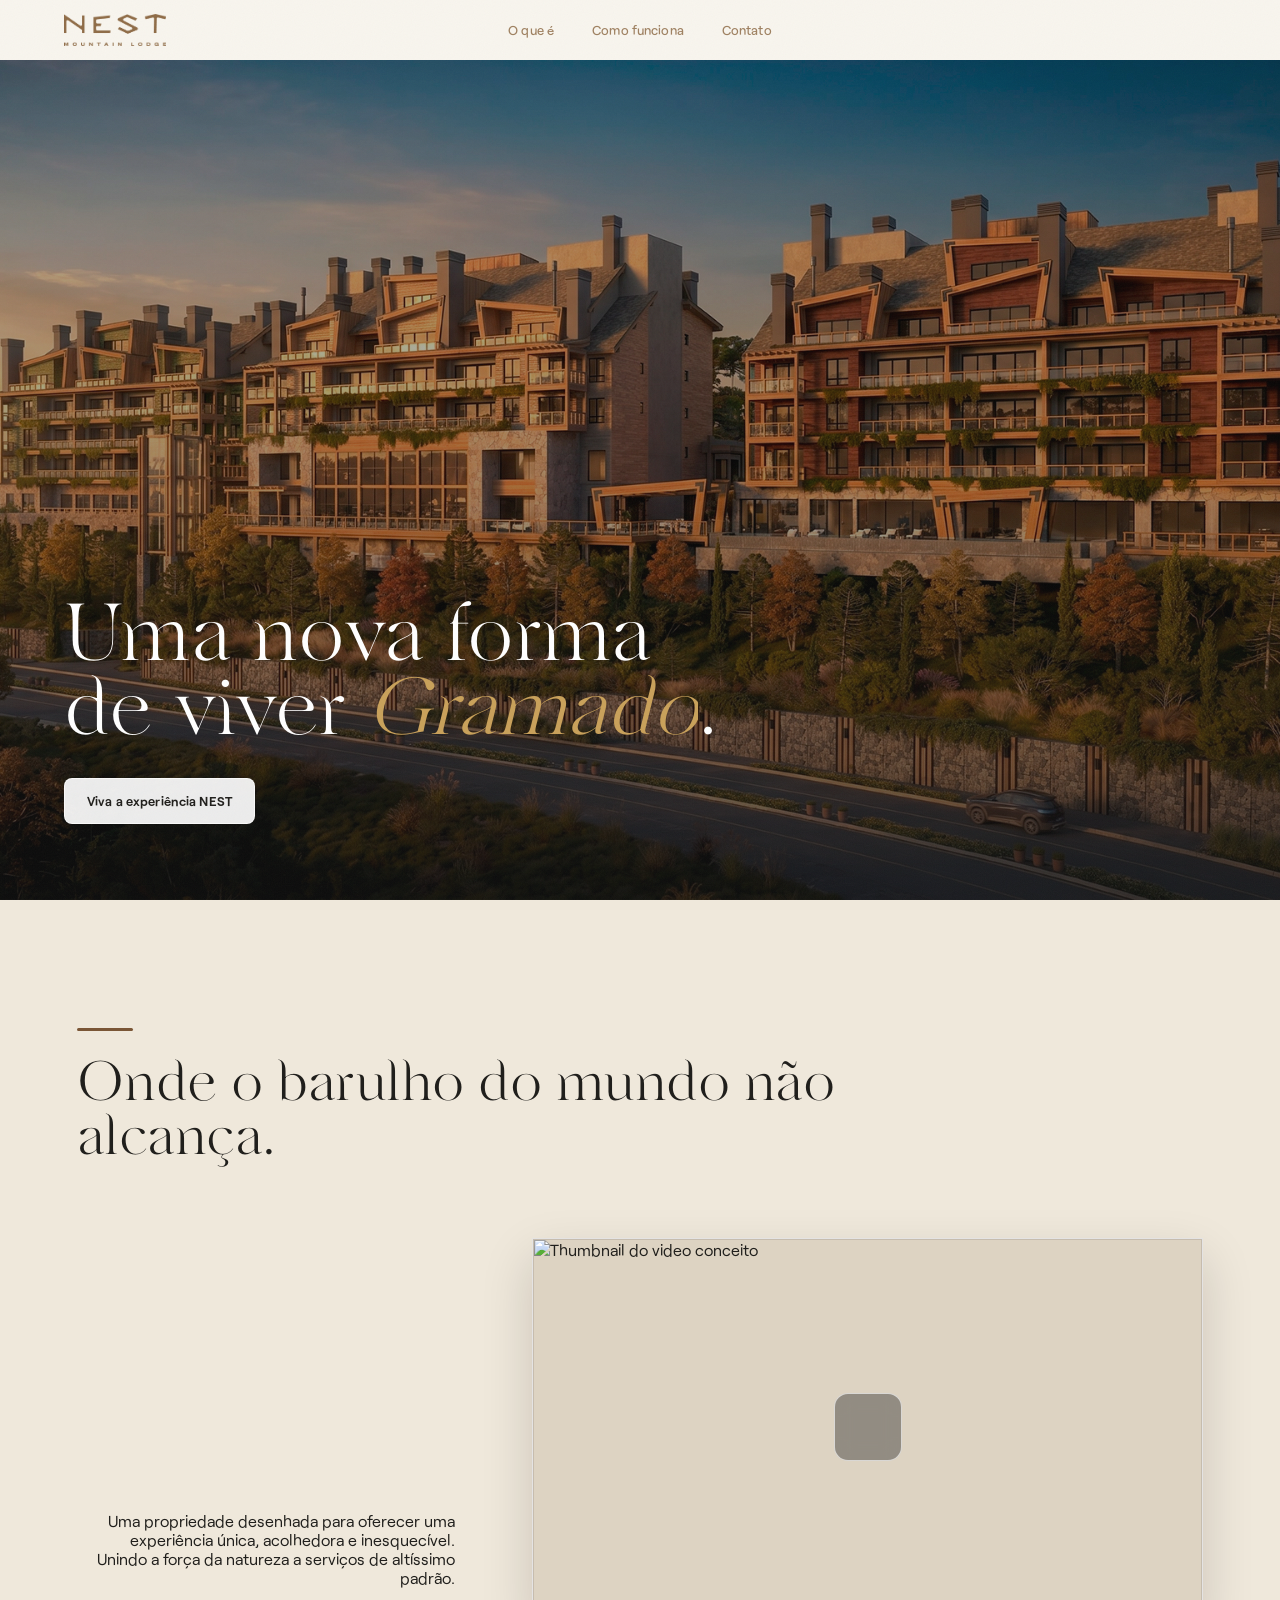
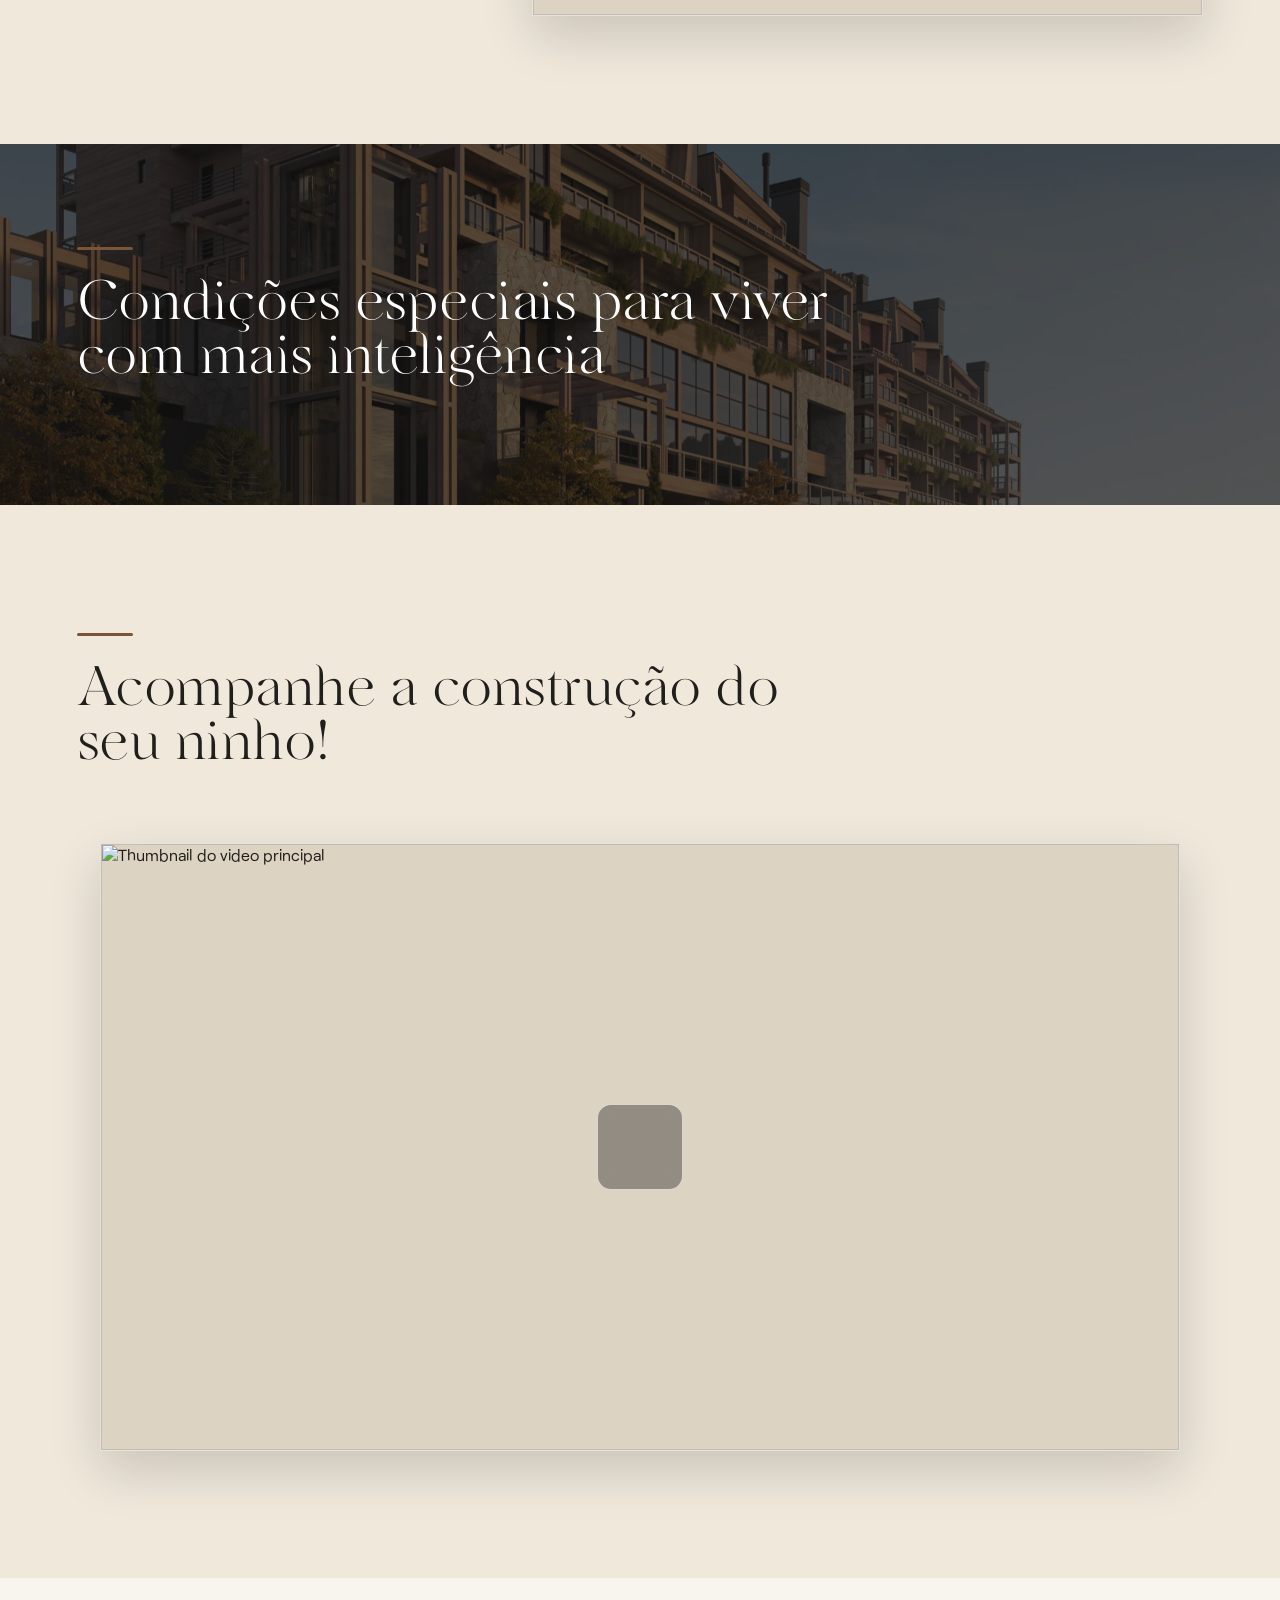
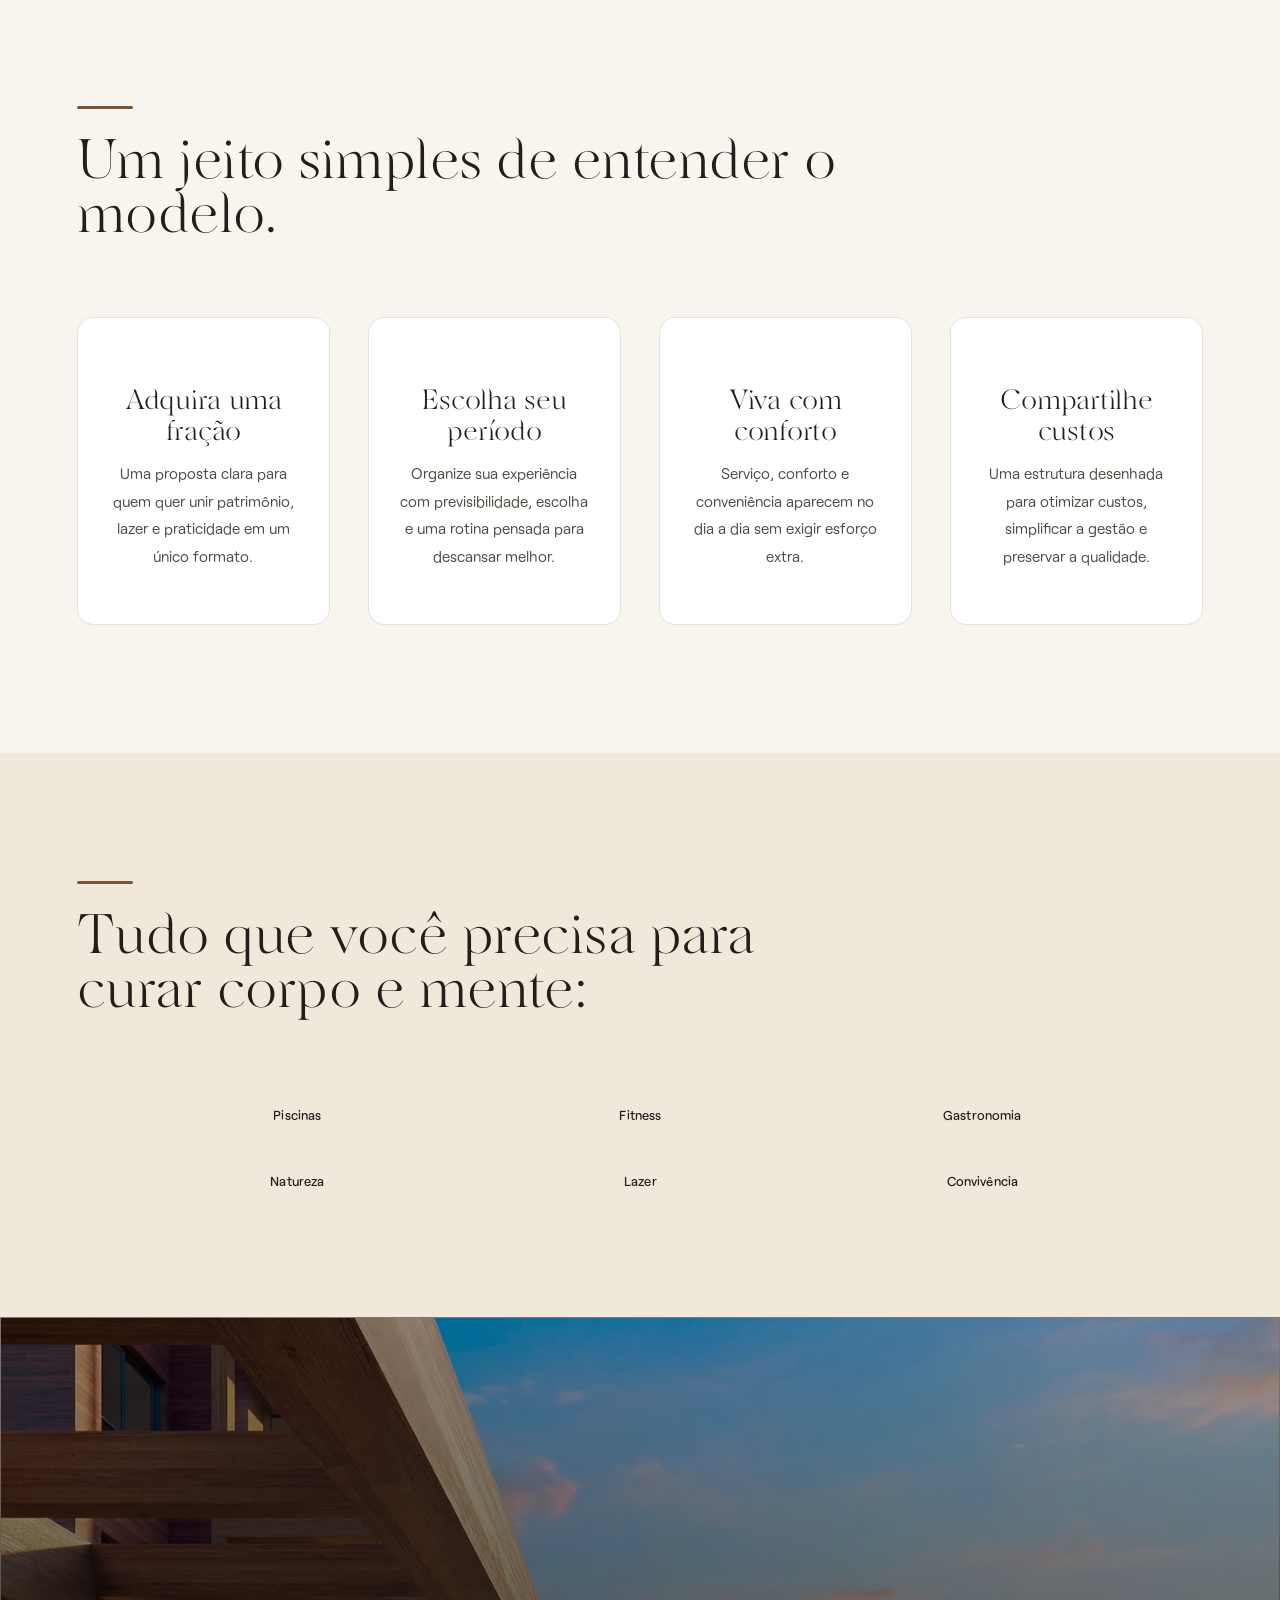
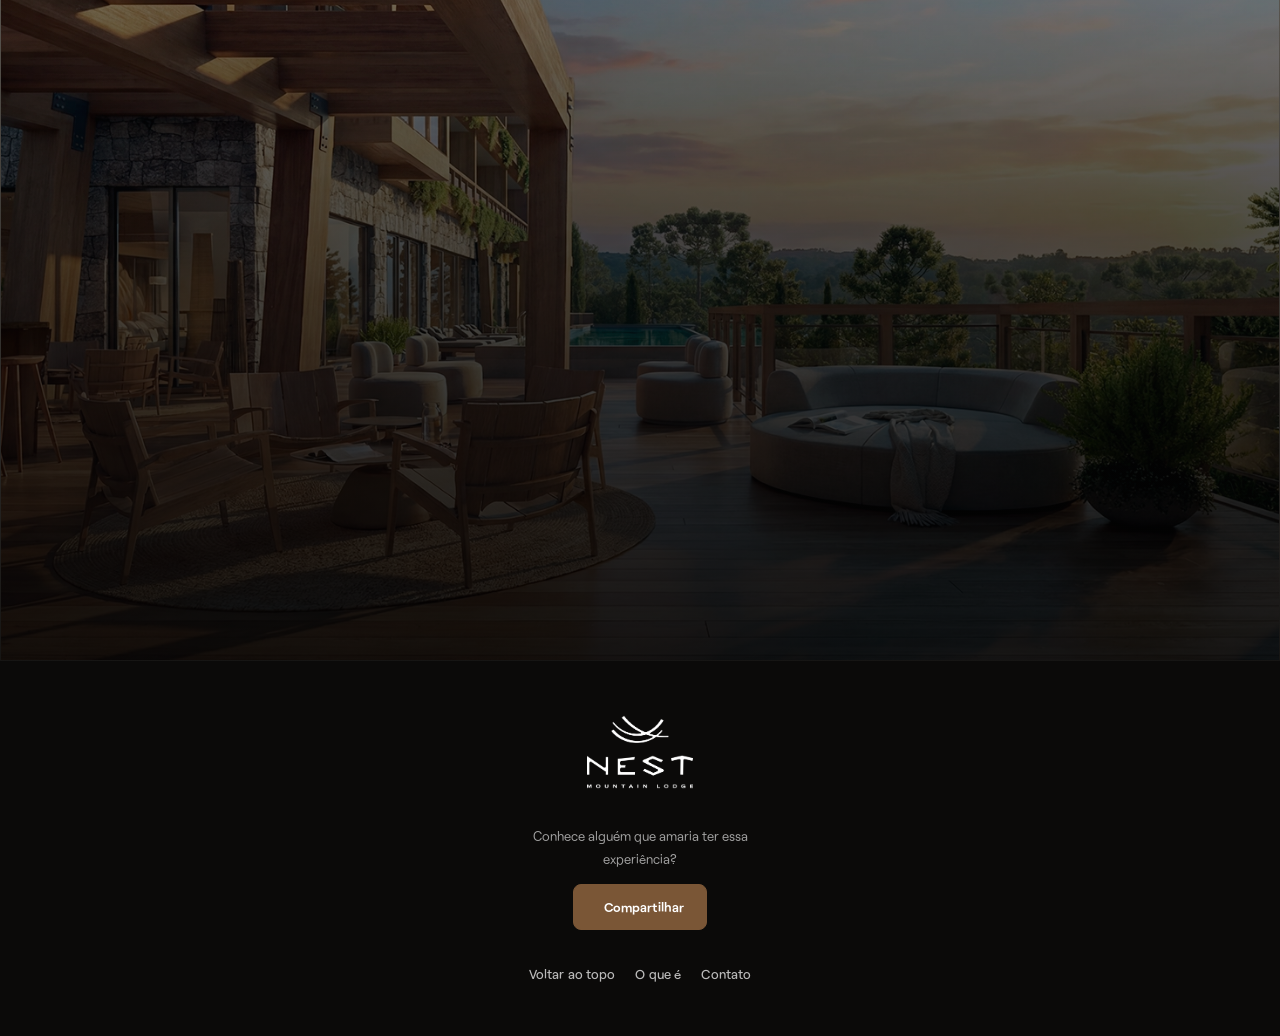
==== commit b71fdbf3: "copy: swap word order to 'curar corpo e mente'" ====
--- a/index.html
+++ b/index.html
@@ -119,7 +119,7 @@
 
       <section class="section amenity-section">
         <div class="section-heading reveal">
-          <h2>Tudo que você precisa para curar mente e corpo:</h2>
+          <h2>Tudo que você precisa para curar corpo e mente:</h2>
         </div>
         <div class="amenity-grid">
           <div class="amenity reveal"><i data-lucide="waves"></i><span>Piscinas</span></div>
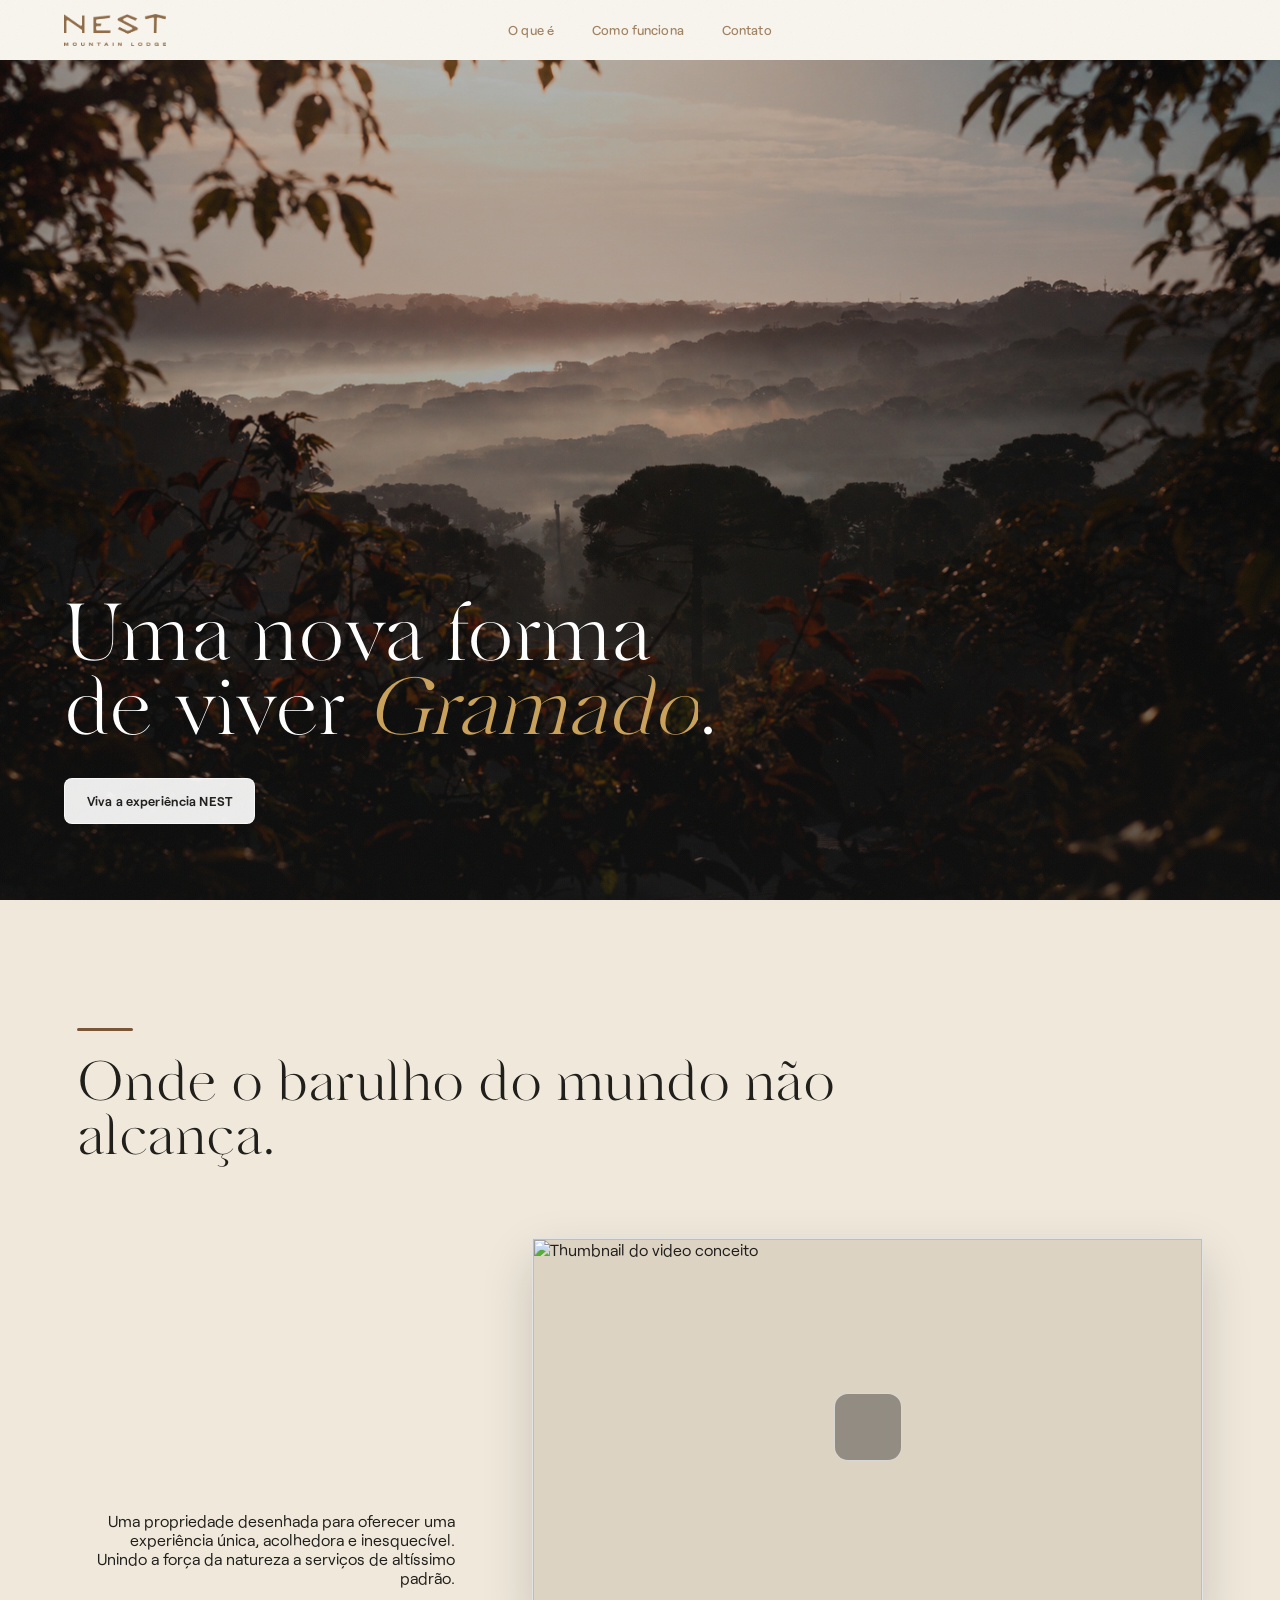
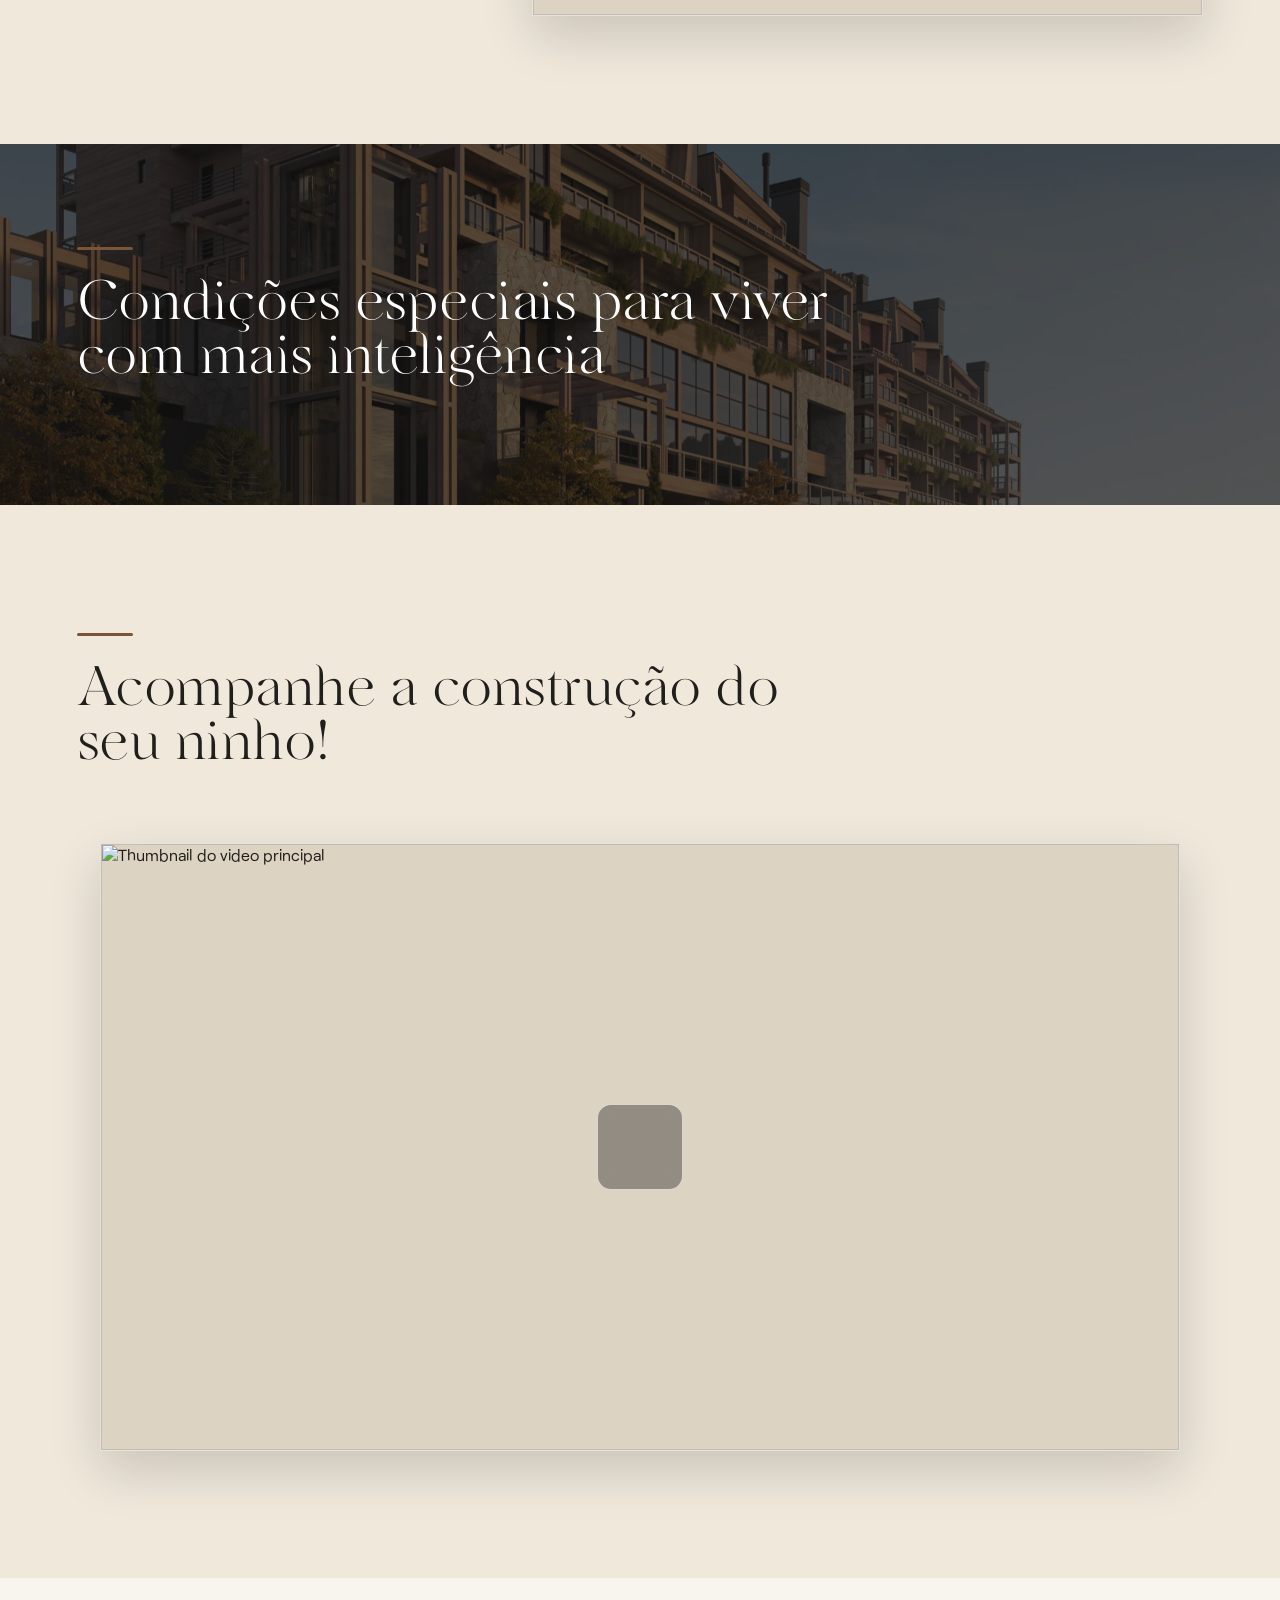
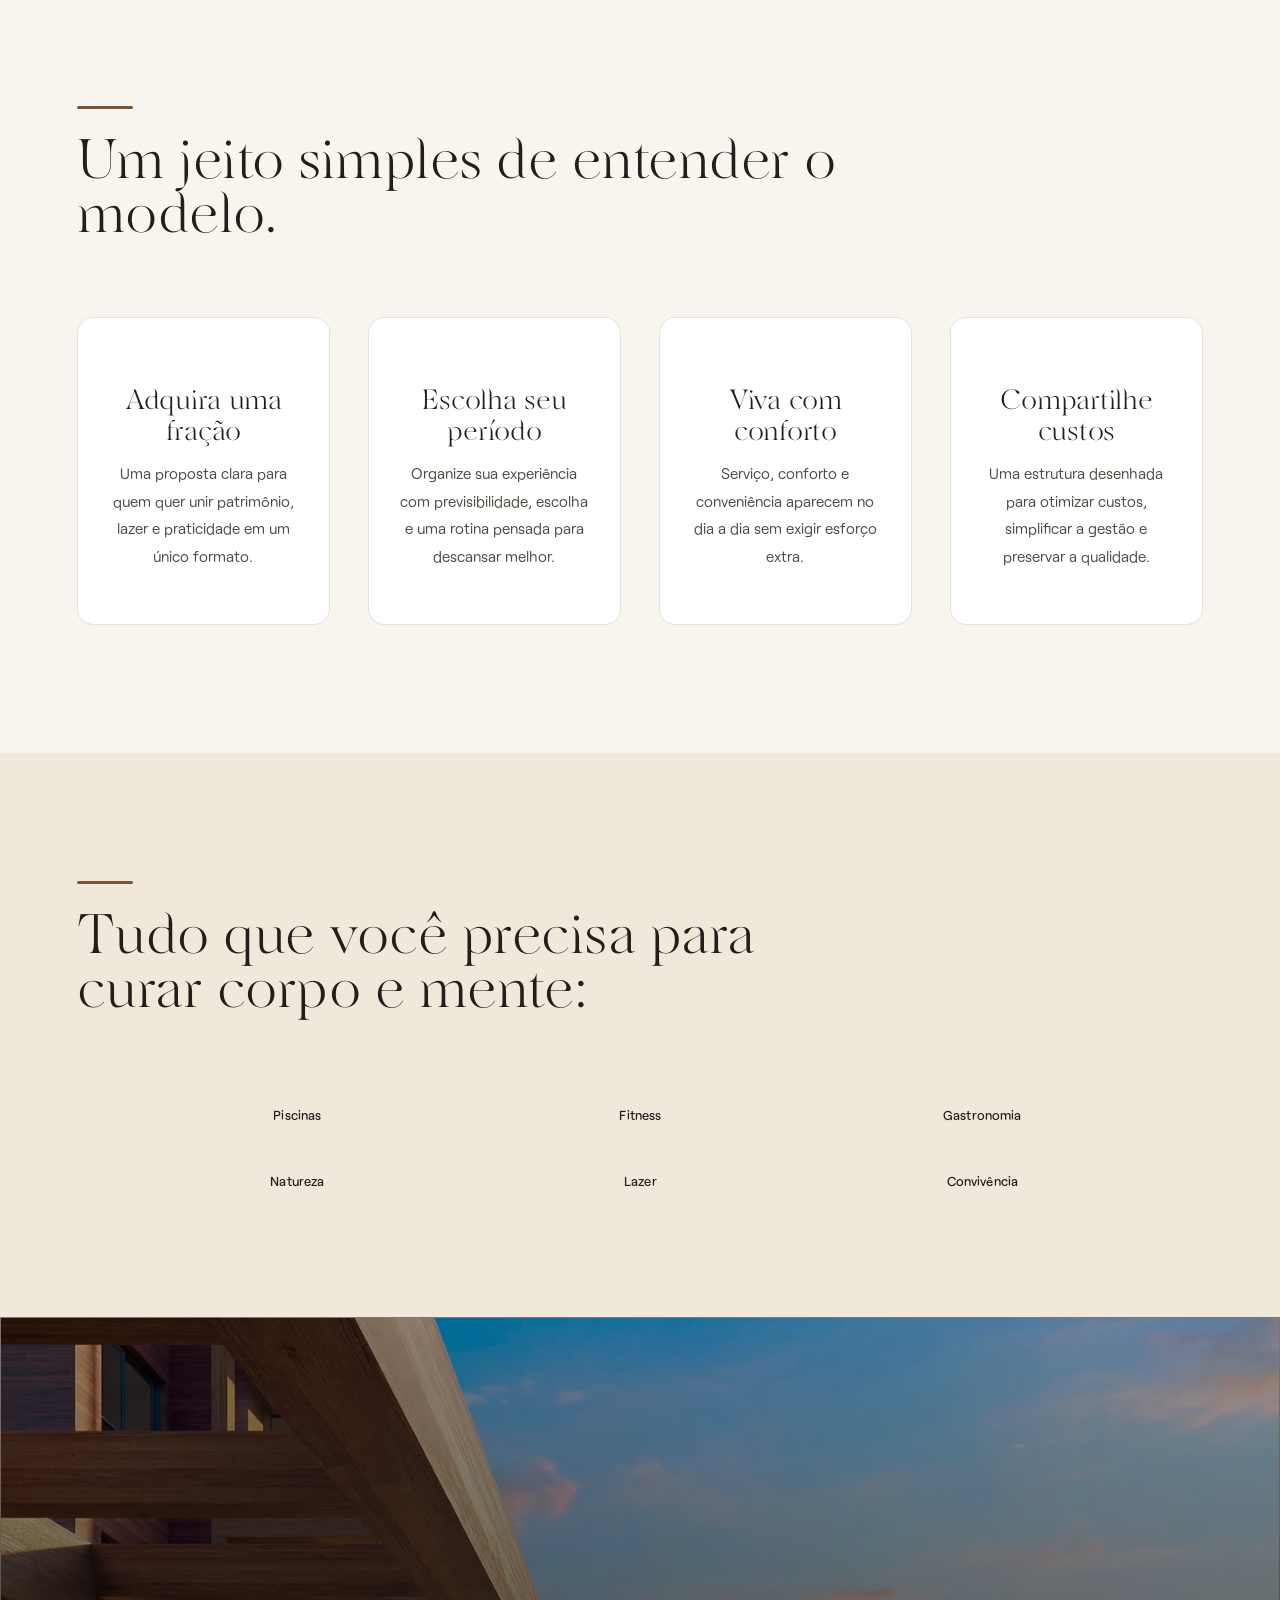
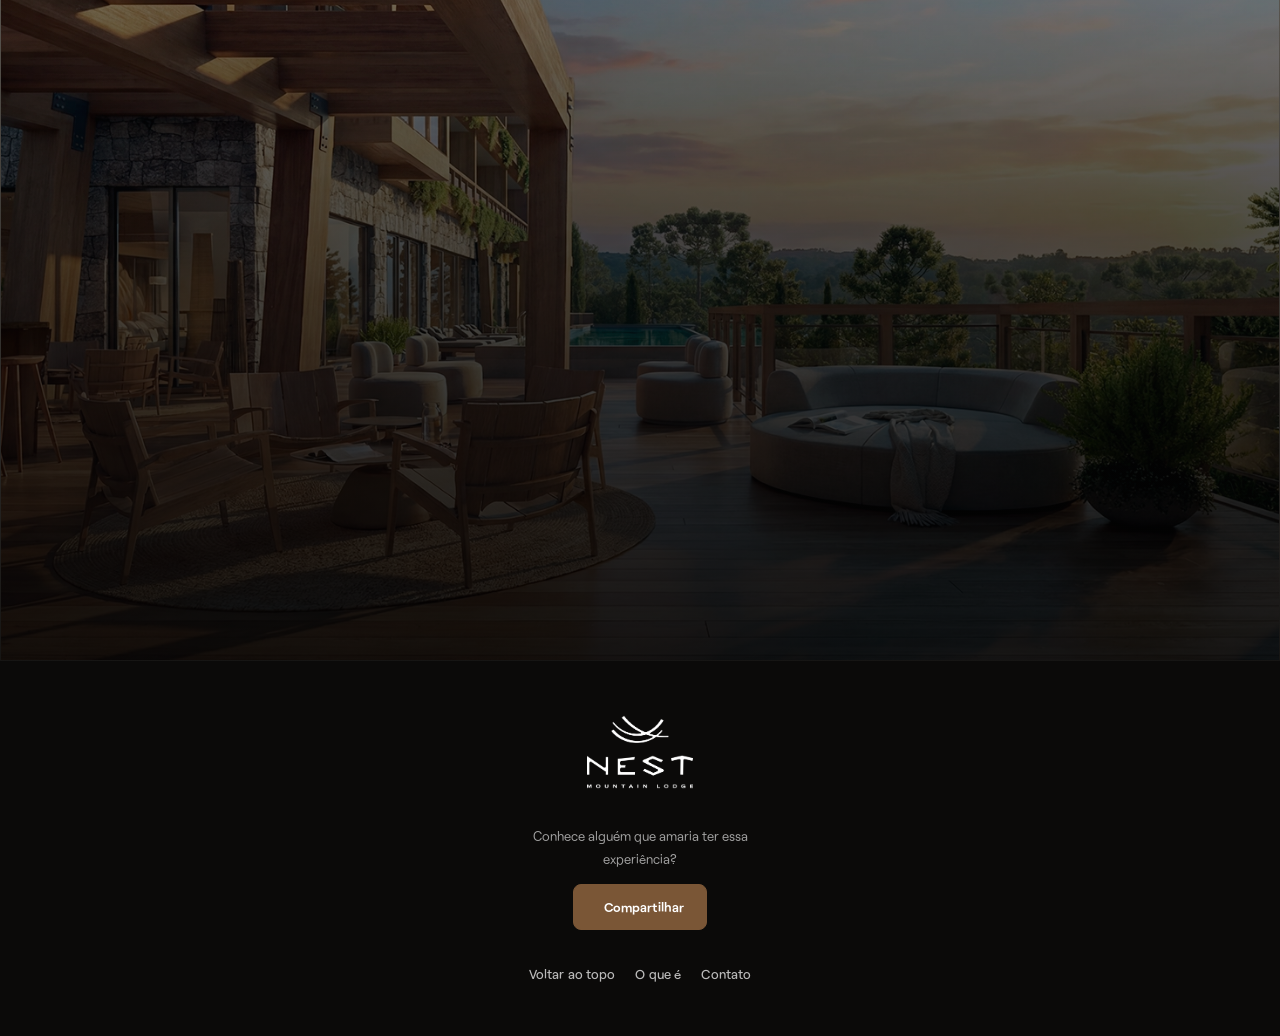
==== commit c23f901a: "feat: hero images separadas para desktop e mobile Usa <picture> com breakpoint em 640px para servir " ====
--- a/index.html
+++ b/index.html
@@ -34,7 +34,10 @@
     <main id="conteudo" class="page-shell">
       <section class="hero" id="inicio" aria-label="Apresentacao NEST">
         <div class="hero__media hero__media--photo media-frame media-frame--hero">
-          <img class="section-media__img" src="assets/images/HERO.webp" alt="Paisagem hero do NEST" loading="eager" fetchpriority="high" />
+          <picture>
+            <source media="(max-width: 640px)" srcset="assets/images/hero%20mobile.webp" />
+            <img class="section-media__img" src="assets/images/hero%20desk.webp" alt="Paisagem hero do NEST" loading="eager" fetchpriority="high" />
+          </picture>
         </div>
         <div class="hero__overlay" aria-hidden="true"></div>
 
--- a/styles.css
+++ b/styles.css
@@ -992,7 +992,7 @@
   }
 
   .brand__logo--footer {
-    width: clamp(135px, 40.5vw, 195px);
+    width: clamp(67.5px, 20.25vw, 97.5px);
   }
 
   .nav-toggle {
@@ -1135,7 +1135,7 @@
   }
 
   .brand__logo--footer {
-    width: clamp(127.5px, 51vw, 172.5px);
+    width: clamp(63.75px, 25.5vw, 86.25px);
   }
 
   .lead-capture__box {
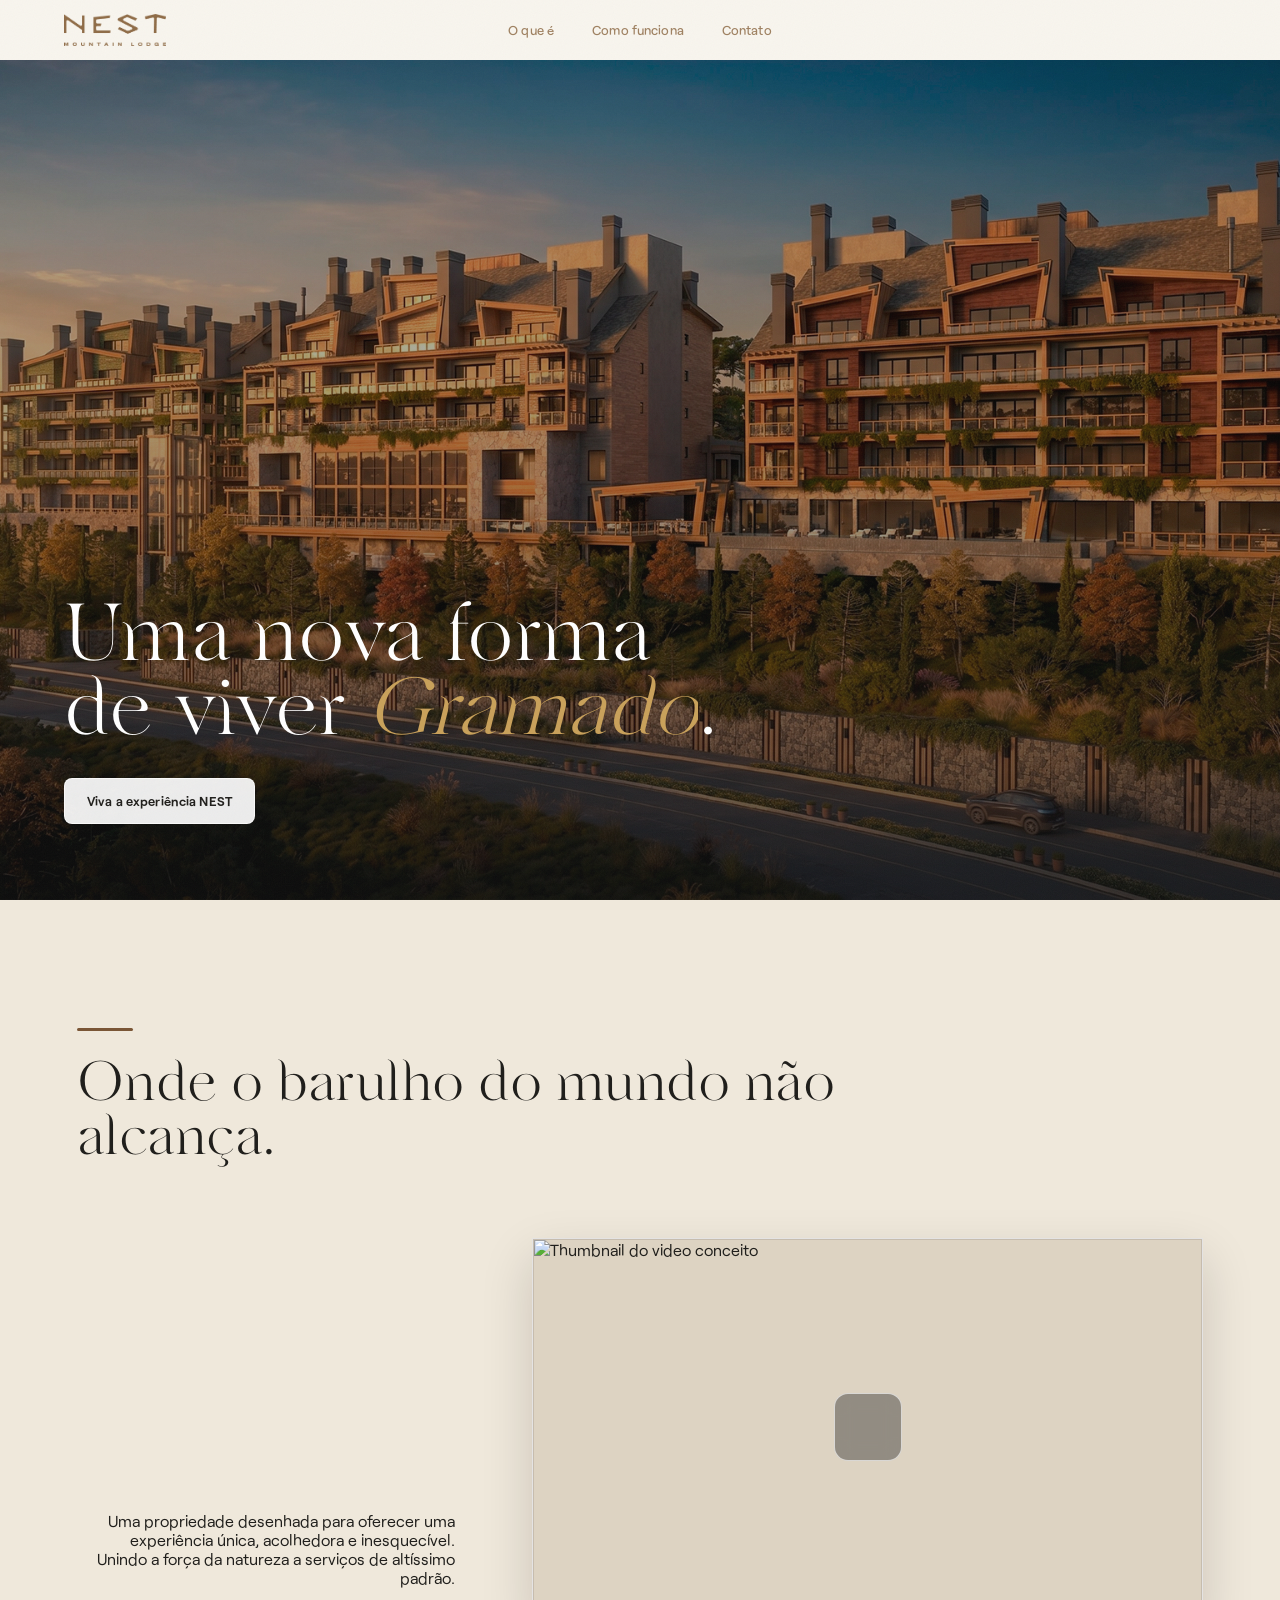
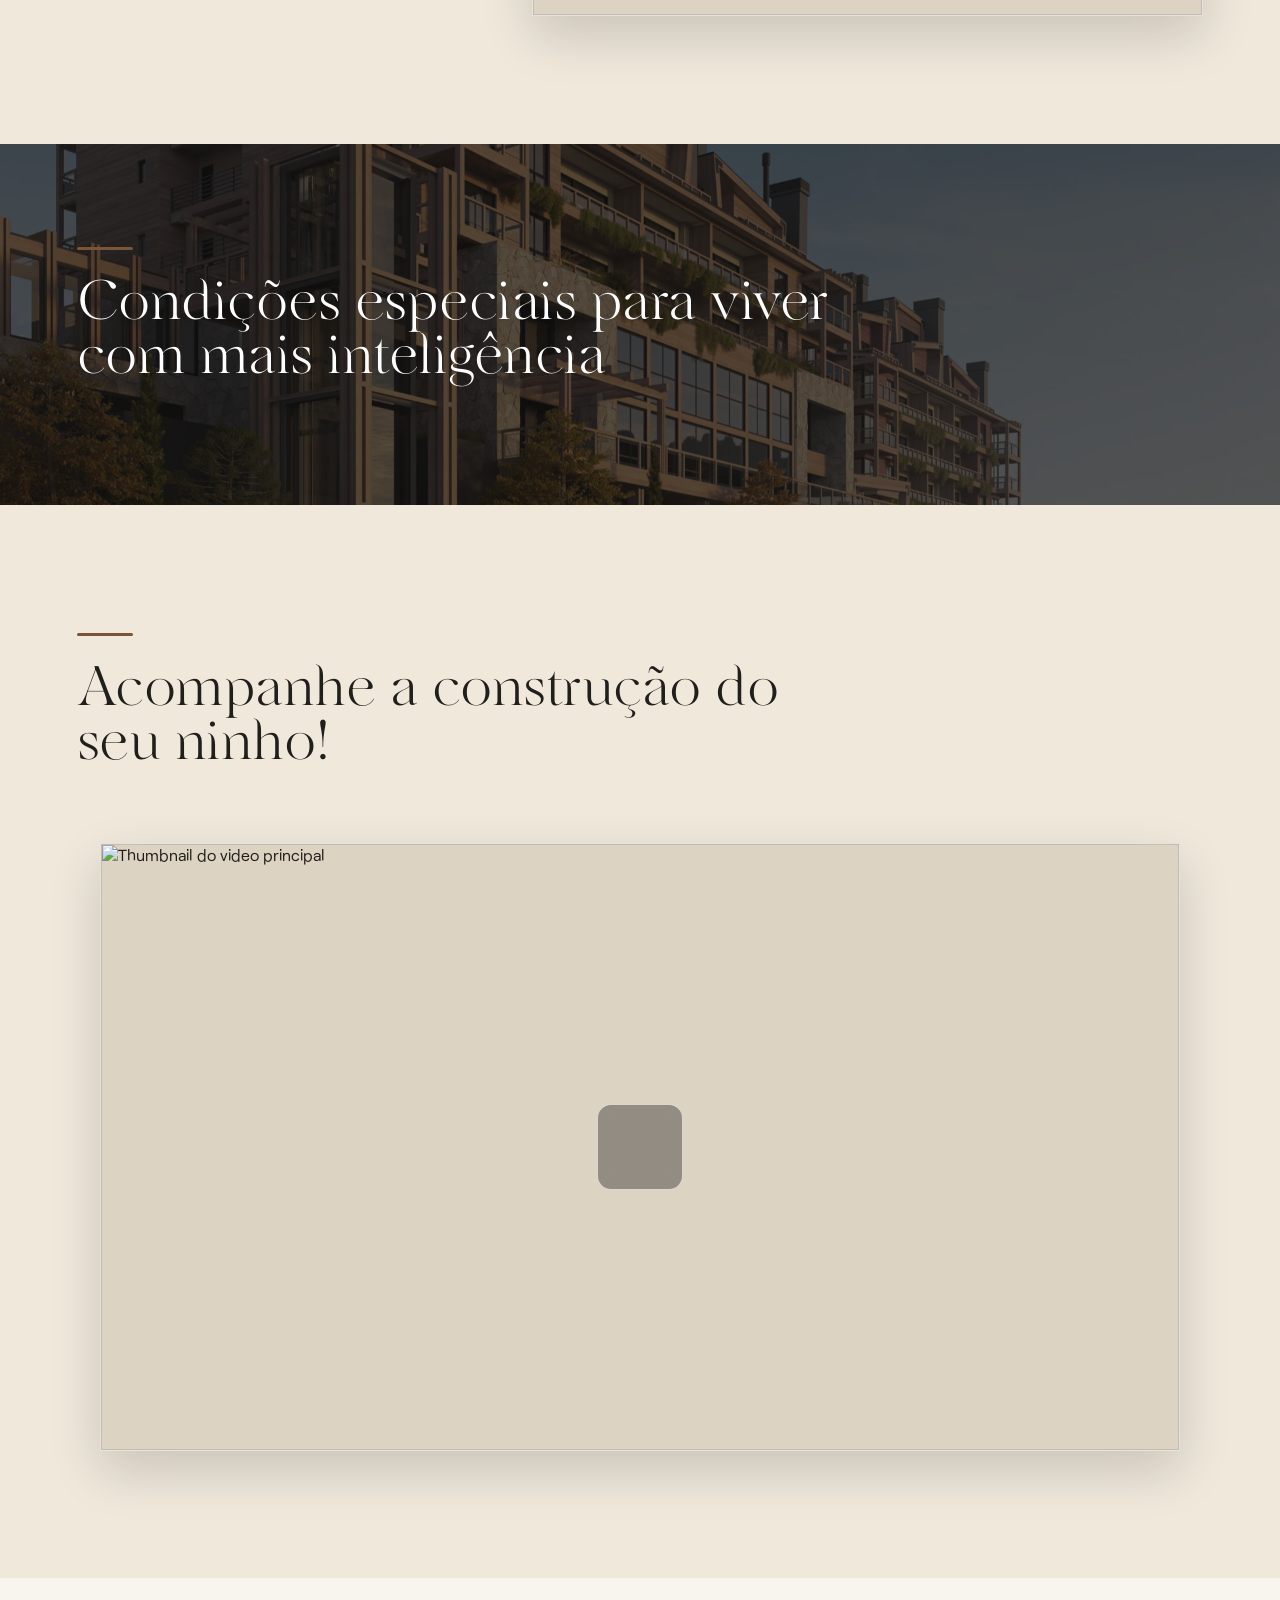
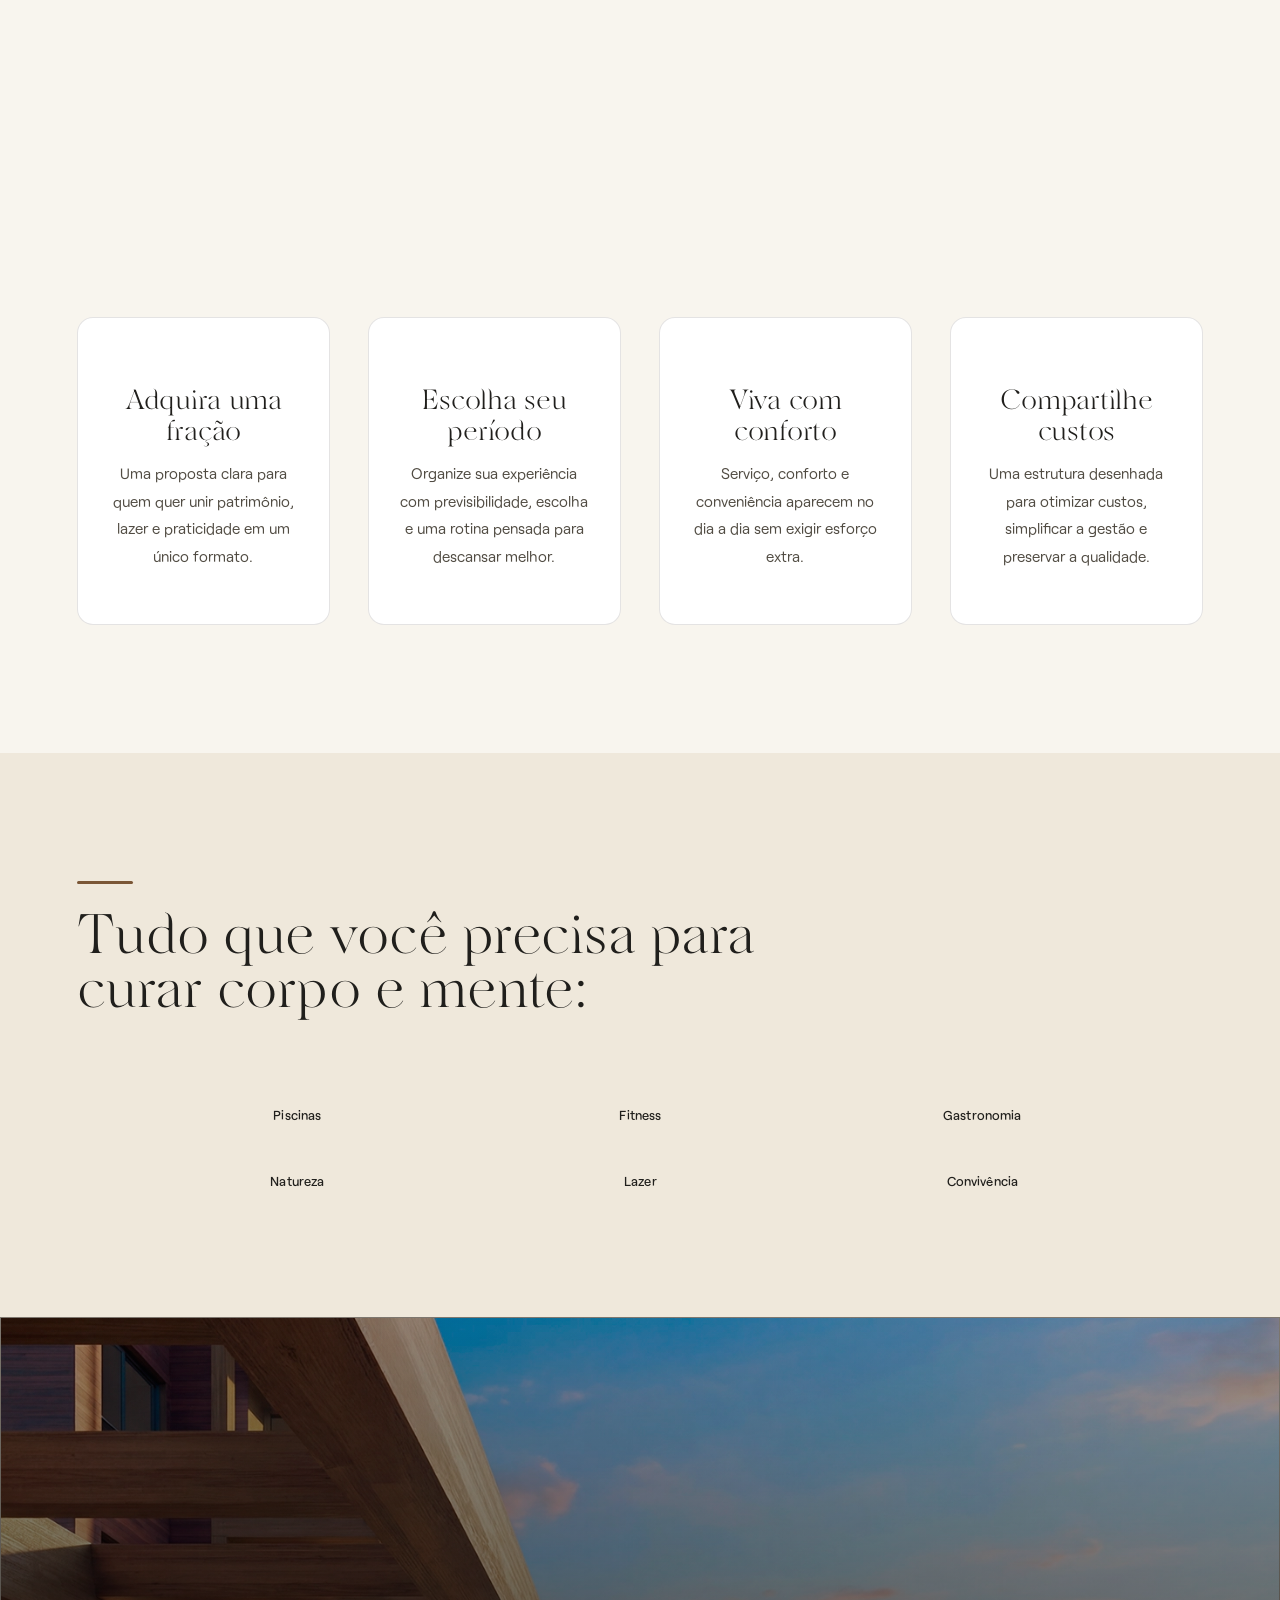
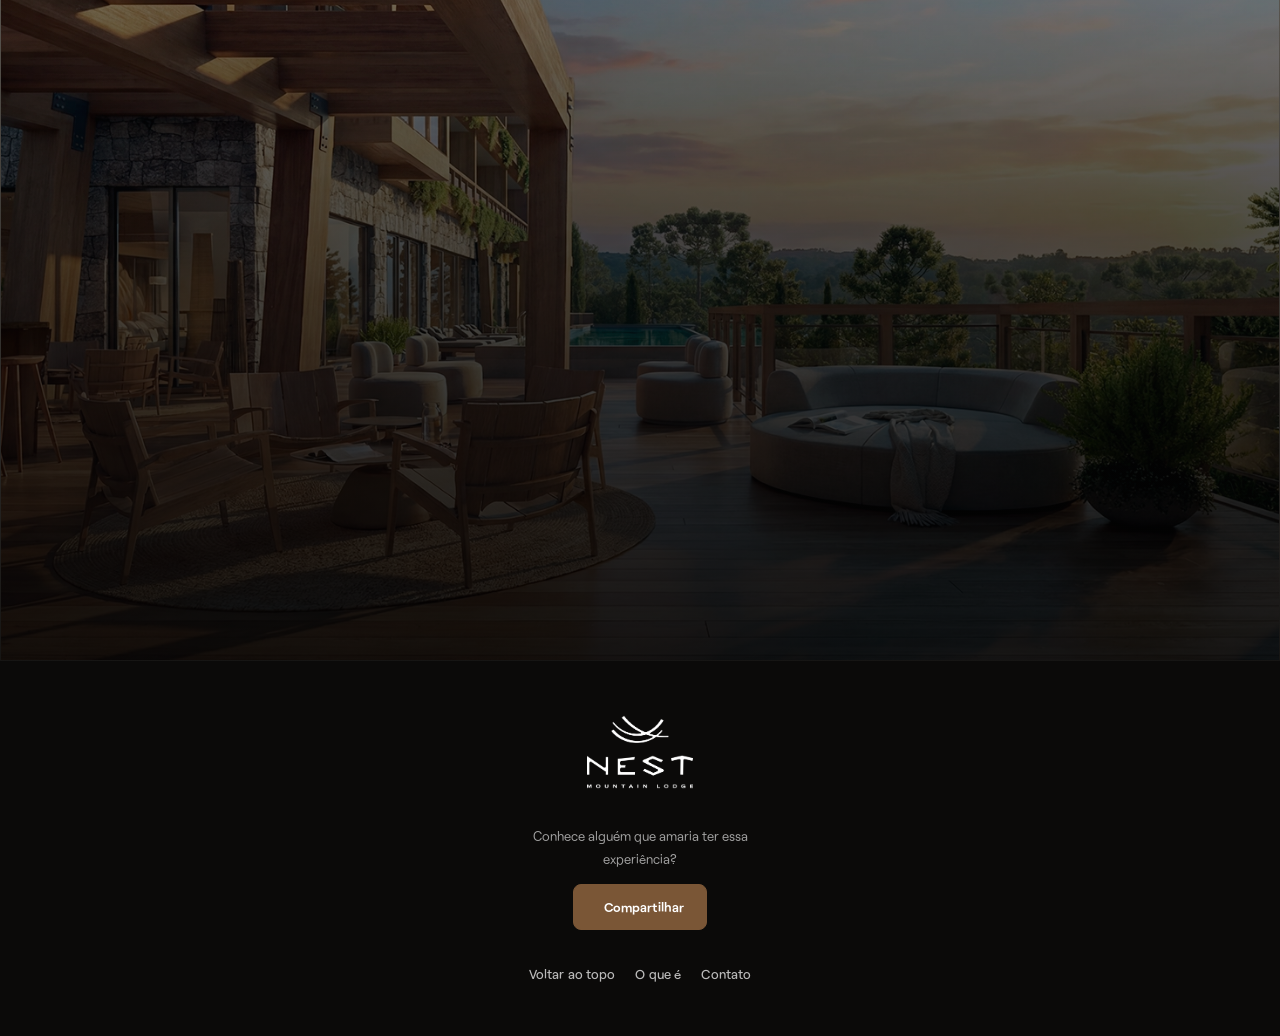
==== commit e3264f03: "feat: reverter hero para imagem unica com pan animado no mobile Volta a usar HERO.webp em todos os b" ====
--- a/index.html
+++ b/index.html
@@ -34,10 +34,7 @@
     <main id="conteudo" class="page-shell">
       <section class="hero" id="inicio" aria-label="Apresentacao NEST">
         <div class="hero__media hero__media--photo media-frame media-frame--hero">
-          <picture>
-            <source media="(max-width: 640px)" srcset="assets/images/hero%20mobile.webp" />
-            <img class="section-media__img" src="assets/images/hero%20desk.webp" alt="Paisagem hero do NEST" loading="eager" fetchpriority="high" />
-          </picture>
+          <img class="section-media__img hero__media-img" src="assets/images/HERO.webp" alt="Paisagem hero do NEST" loading="eager" fetchpriority="high" />
         </div>
         <div class="hero__overlay" aria-hidden="true"></div>
 
--- a/styles.css
+++ b/styles.css
@@ -197,6 +197,15 @@
   display: block;
 }
 
+@keyframes hero-pan {
+  0% {
+    object-position: 0% 50%;
+  }
+  100% {
+    object-position: 100% 50%;
+  }
+}
+
 .hero__media--photo .section-media__img,
 .lead-capture__media--photo .section-media__img {
   z-index: 0;
@@ -973,6 +982,10 @@
 }
 
 @media (max-width: 820px) {
+  .hero__media-img {
+    animation: hero-pan 18s ease-in-out infinite alternate;
+  }
+
   .site-header {
     grid-template-columns: auto 1fr auto;
     padding-inline: 18px;
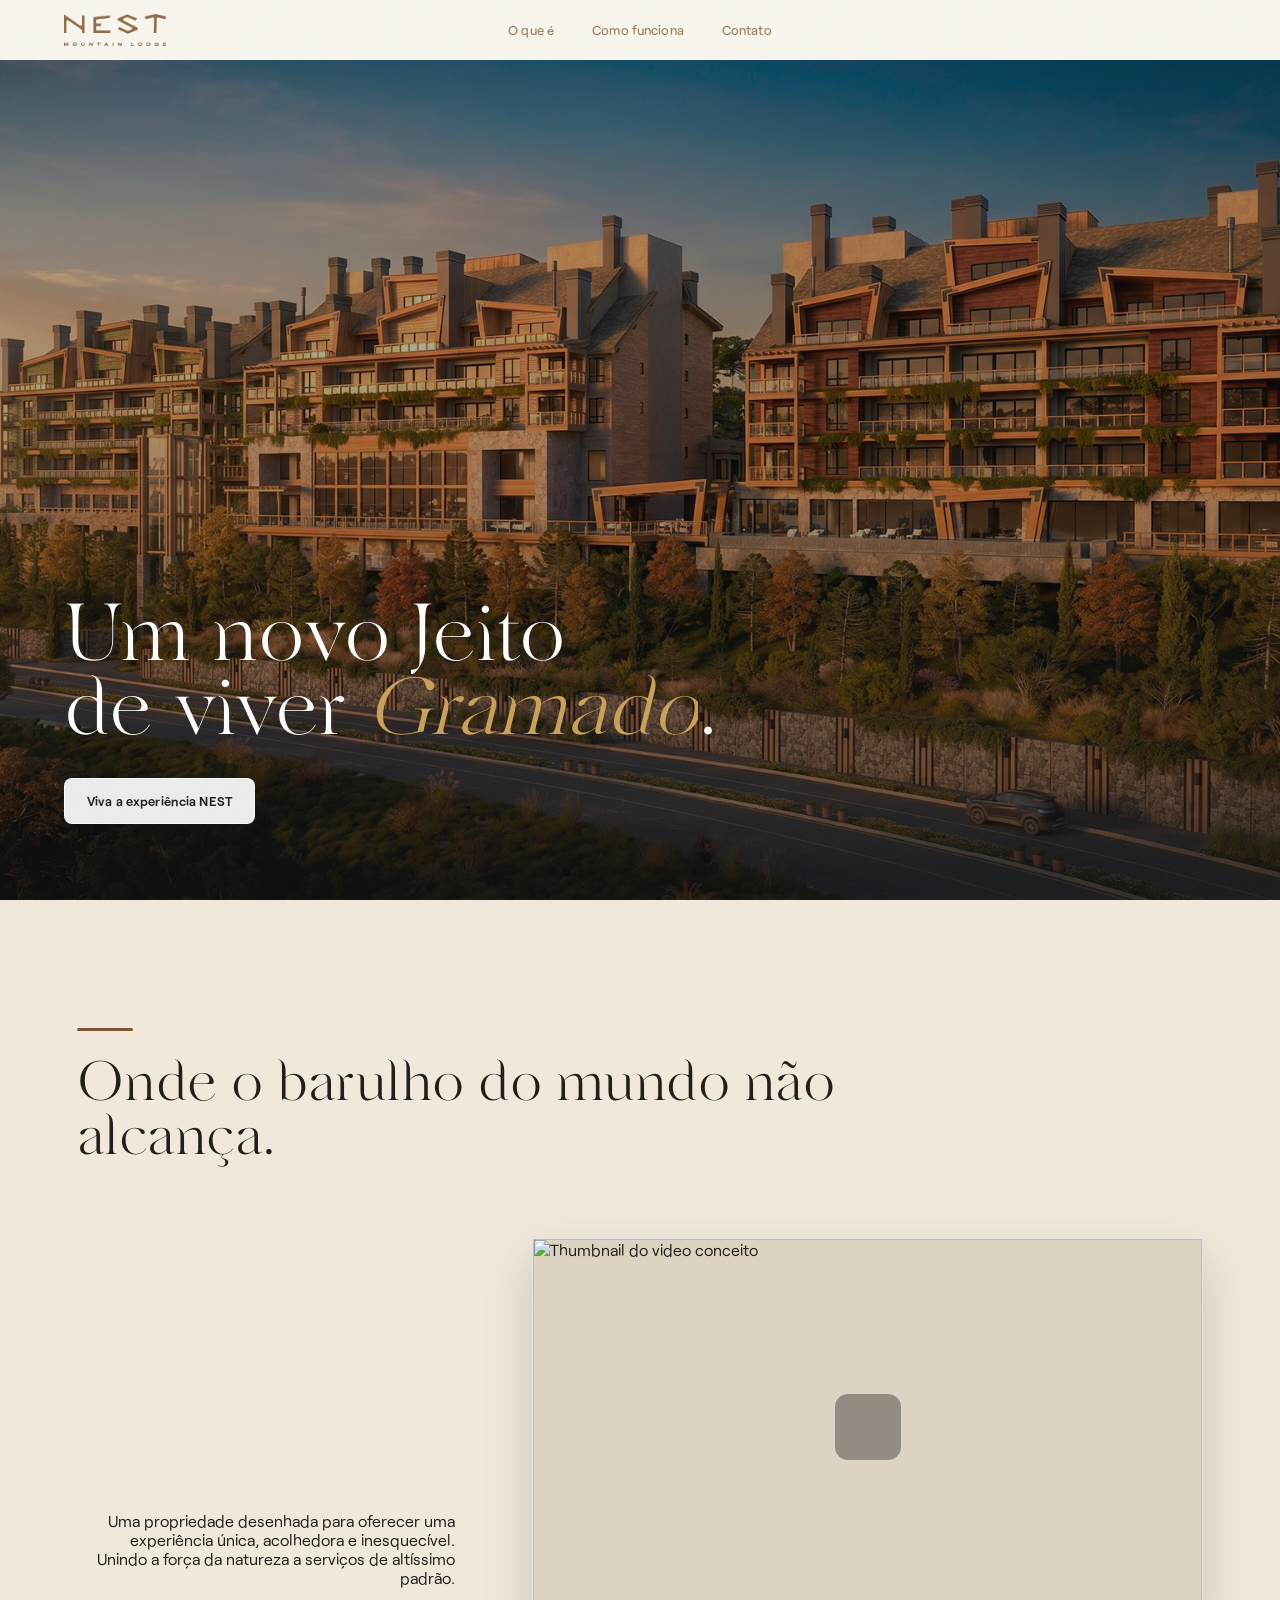
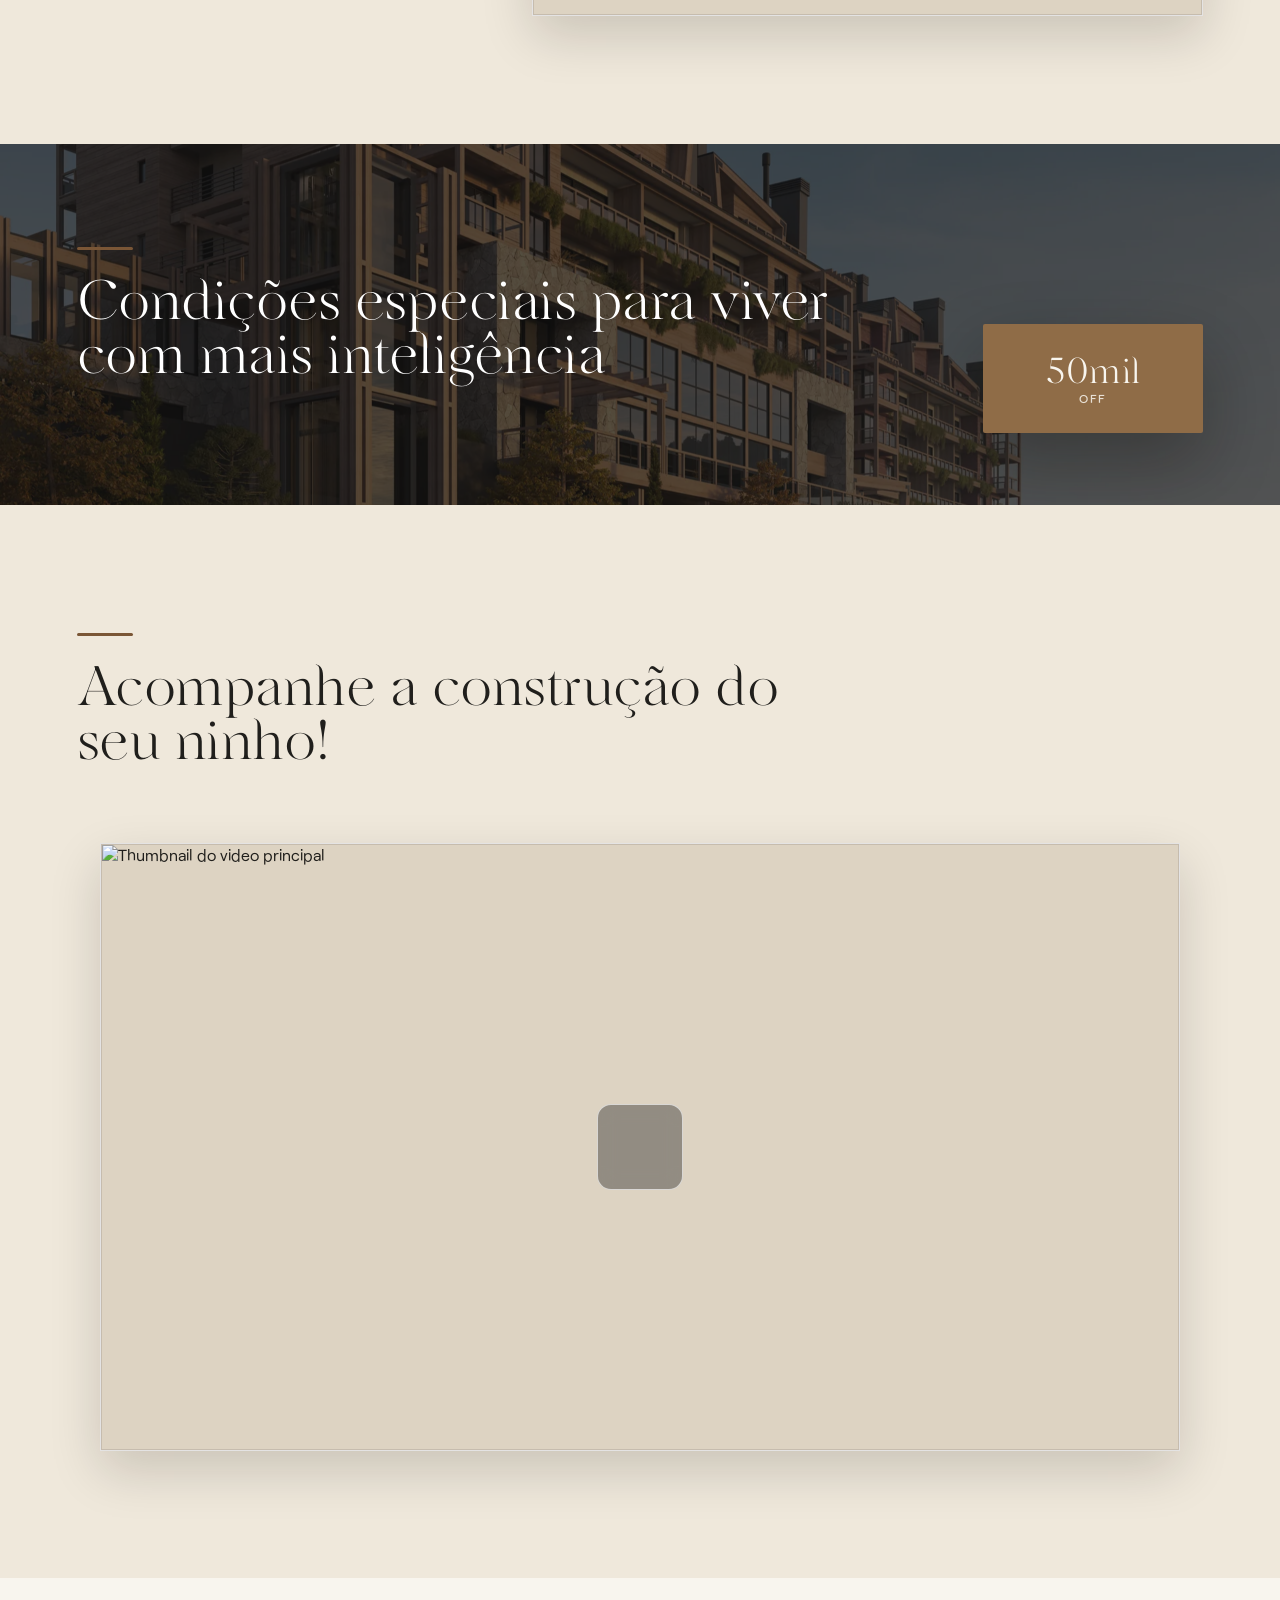
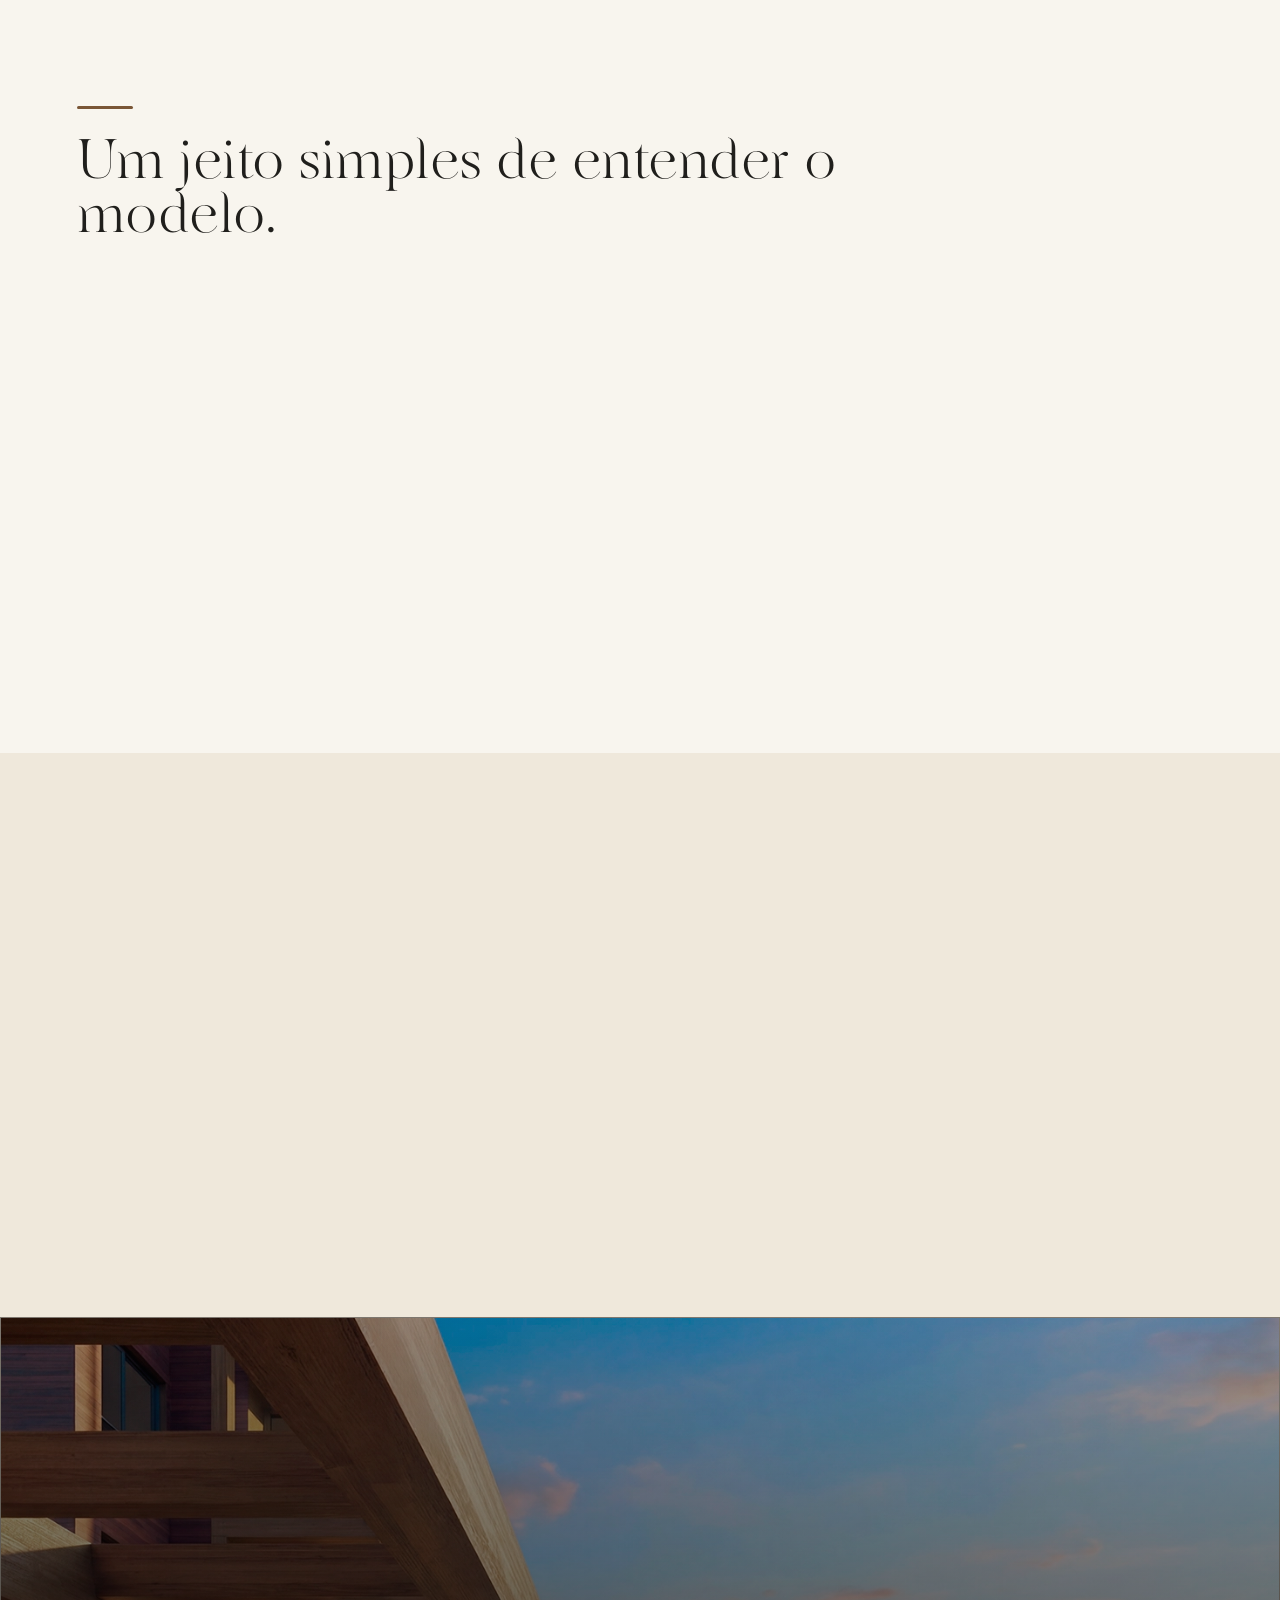
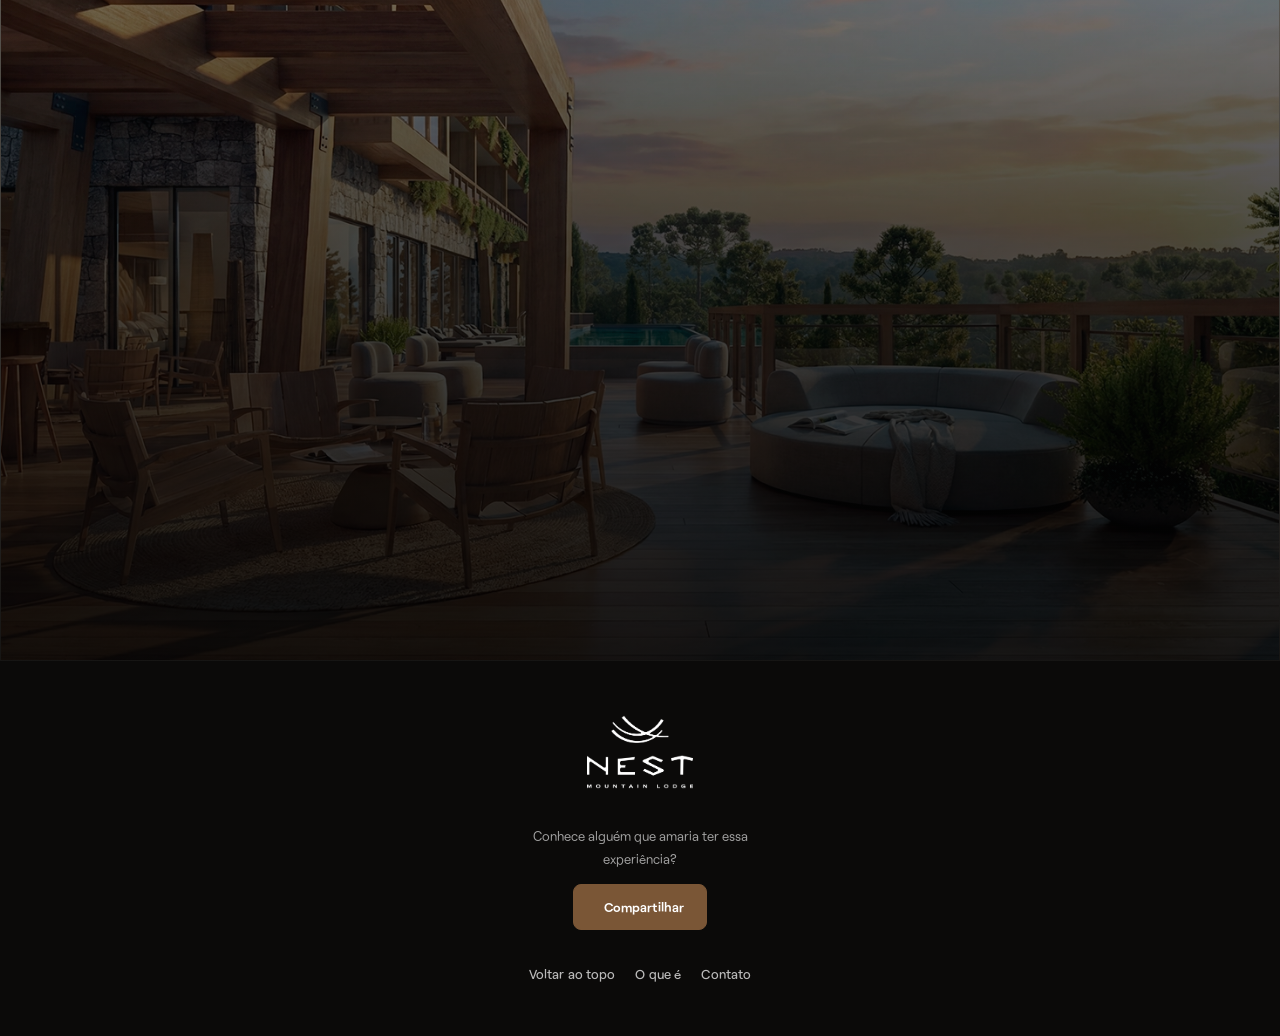
==== commit f3ec382f: "feat: atualizar headline do hero e adicionar badge de desconto no band-section Hero: "Uma nova forma" ====
--- a/index.html
+++ b/index.html
@@ -39,7 +39,7 @@
         <div class="hero__overlay" aria-hidden="true"></div>
 
         <div class="hero__content reveal">
-          <h1 class="hero__title">Uma nova forma<br />de viver <em>Gramado</em>.</h1>
+          <h1 class="hero__title">Um novo Jeito<br />de viver <em>Gramado</em>.</h1>
           <a class="button button--light" href="#modelo">Viva a experiência NEST</a>
         </div>
       </section>
@@ -71,6 +71,10 @@
         <div class="band-section__overlay" aria-hidden="true"></div>
         <div class="band-section__inner reveal">
           <h2>Condições especiais para viver com mais inteligência</h2>
+        </div>
+        <div class="band-section__badge reveal" aria-label="50 mil reais de desconto">
+          <span class="band-section__badge-value">50mil</span>
+          <span class="band-section__badge-label">off</span>
         </div>
       </section>
 
--- a/styles.css
+++ b/styles.css
@@ -713,6 +713,42 @@
   margin: 0;
 }
 
+.band-section__badge {
+  position: absolute;
+  top: 50%;
+  right: clamp(20px, 6vw, 96px);
+  transform: translateY(-50%);
+  z-index: 1;
+  width: min(25%, 220px);
+  min-width: 148px;
+  padding: clamp(20px, 2.2vw, 30px) clamp(14px, 1.6vw, 20px);
+  display: grid;
+  justify-items: center;
+  gap: 2px;
+  text-align: center;
+  background: var(--brand-brown);
+  color: var(--cream);
+  border-radius: 2px;
+  box-shadow: var(--shadow-lift);
+}
+
+.band-section__badge-value {
+  font-family: var(--heading);
+  font-size: clamp(22px, 2.6vw, 34px);
+  line-height: 1.1;
+  letter-spacing: 0.01em;
+}
+
+.band-section__badge-label {
+  font-family: var(--body);
+  font-size: 12px;
+  font-weight: 500;
+  letter-spacing: 0.16em;
+  text-transform: uppercase;
+  color: var(--cream);
+  opacity: 0.85;
+}
+
 .amenity-section {
   background: var(--cream-2);
 }
@@ -984,6 +1020,15 @@
 @media (max-width: 820px) {
   .hero__media-img {
     animation: hero-pan 18s ease-in-out infinite alternate;
+  }
+
+  .band-section__badge {
+    position: static;
+    transform: none;
+    width: fit-content;
+    min-width: 0;
+    margin: 24px 0 0;
+    padding: 16px 22px;
   }
 
   .site-header {
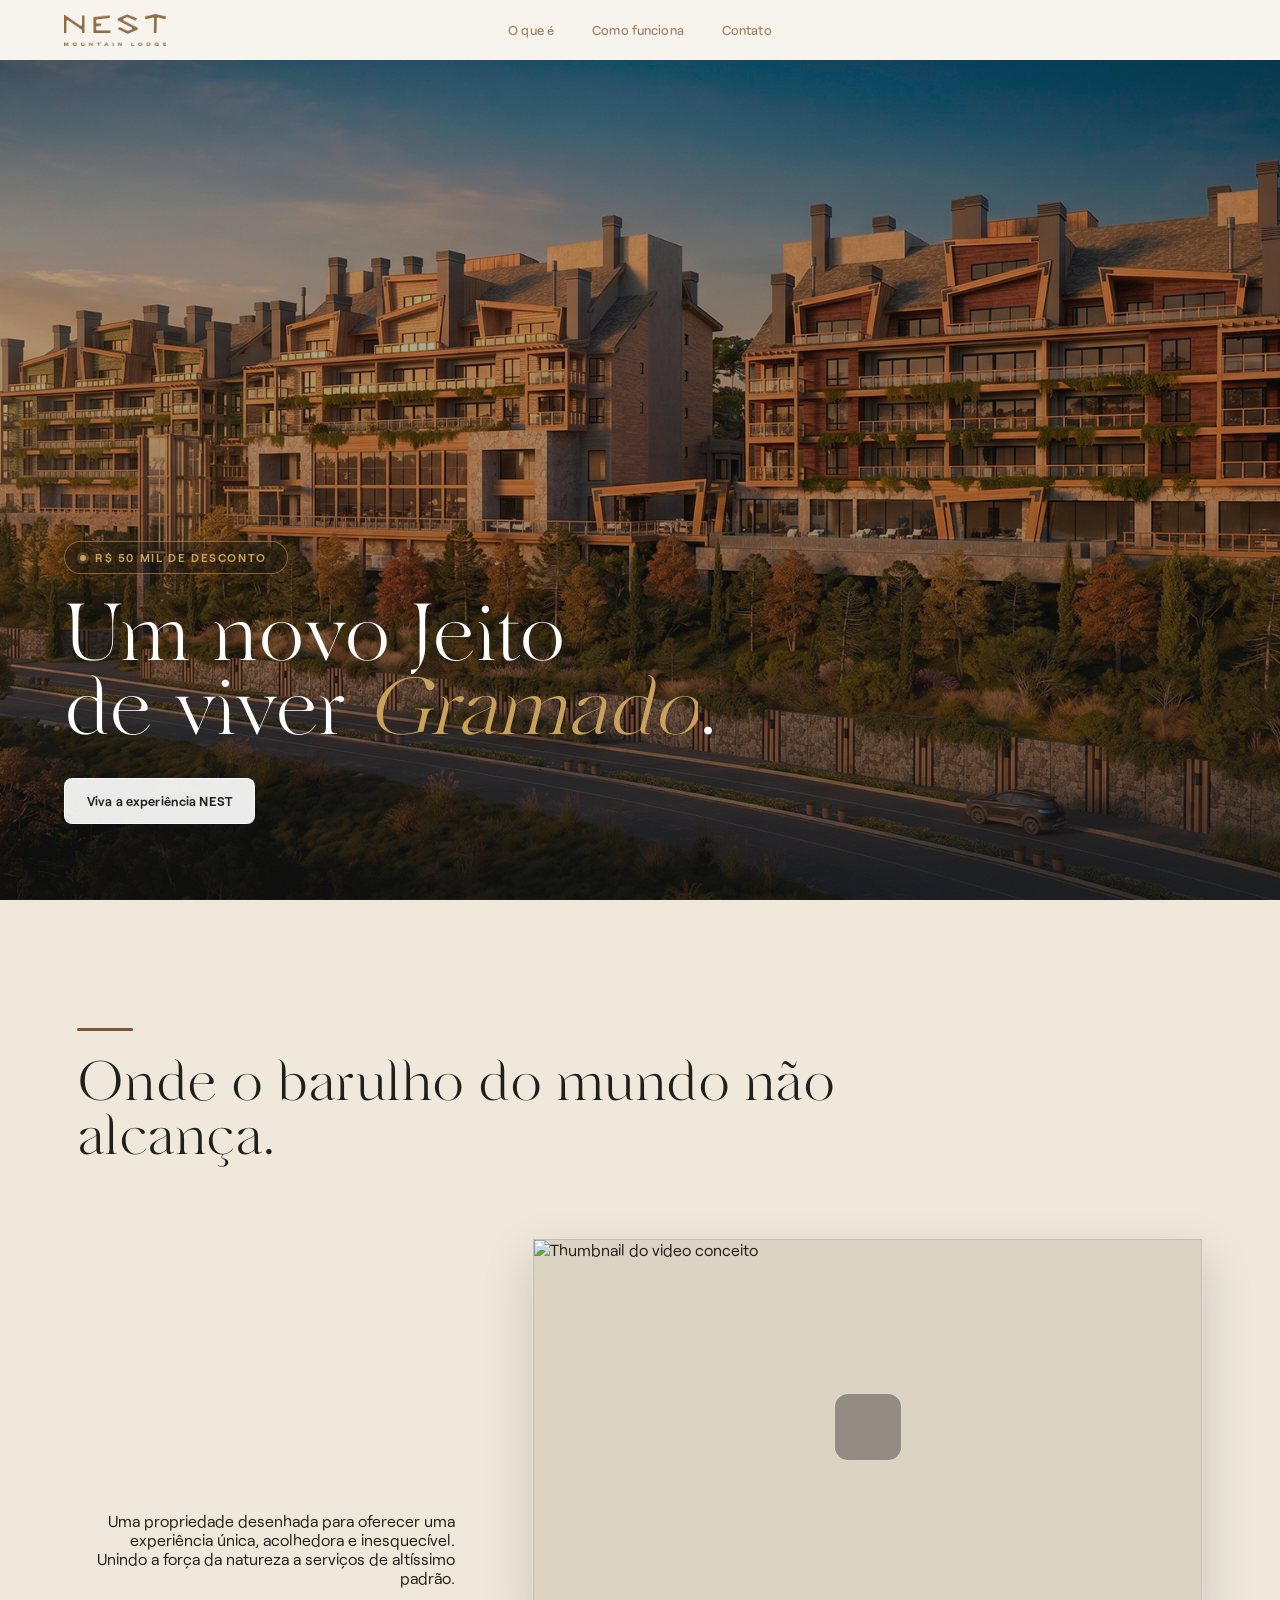
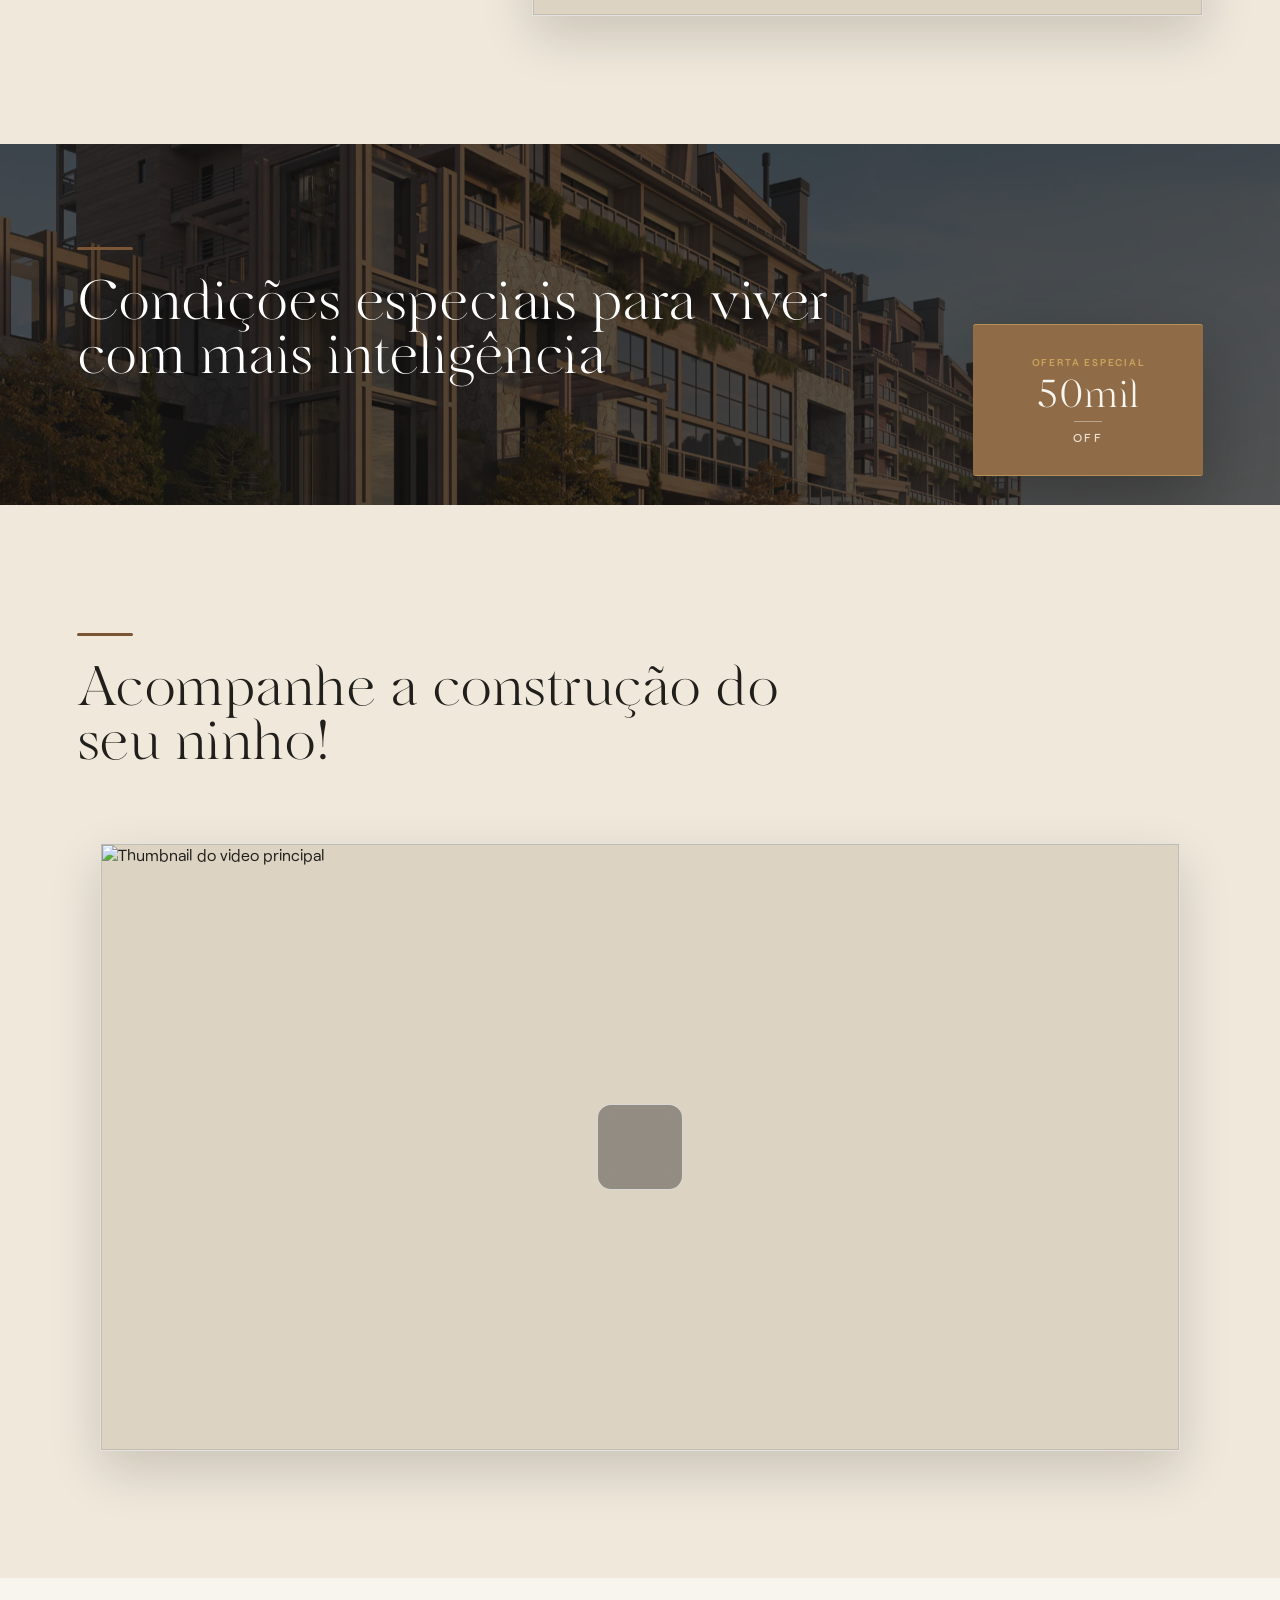
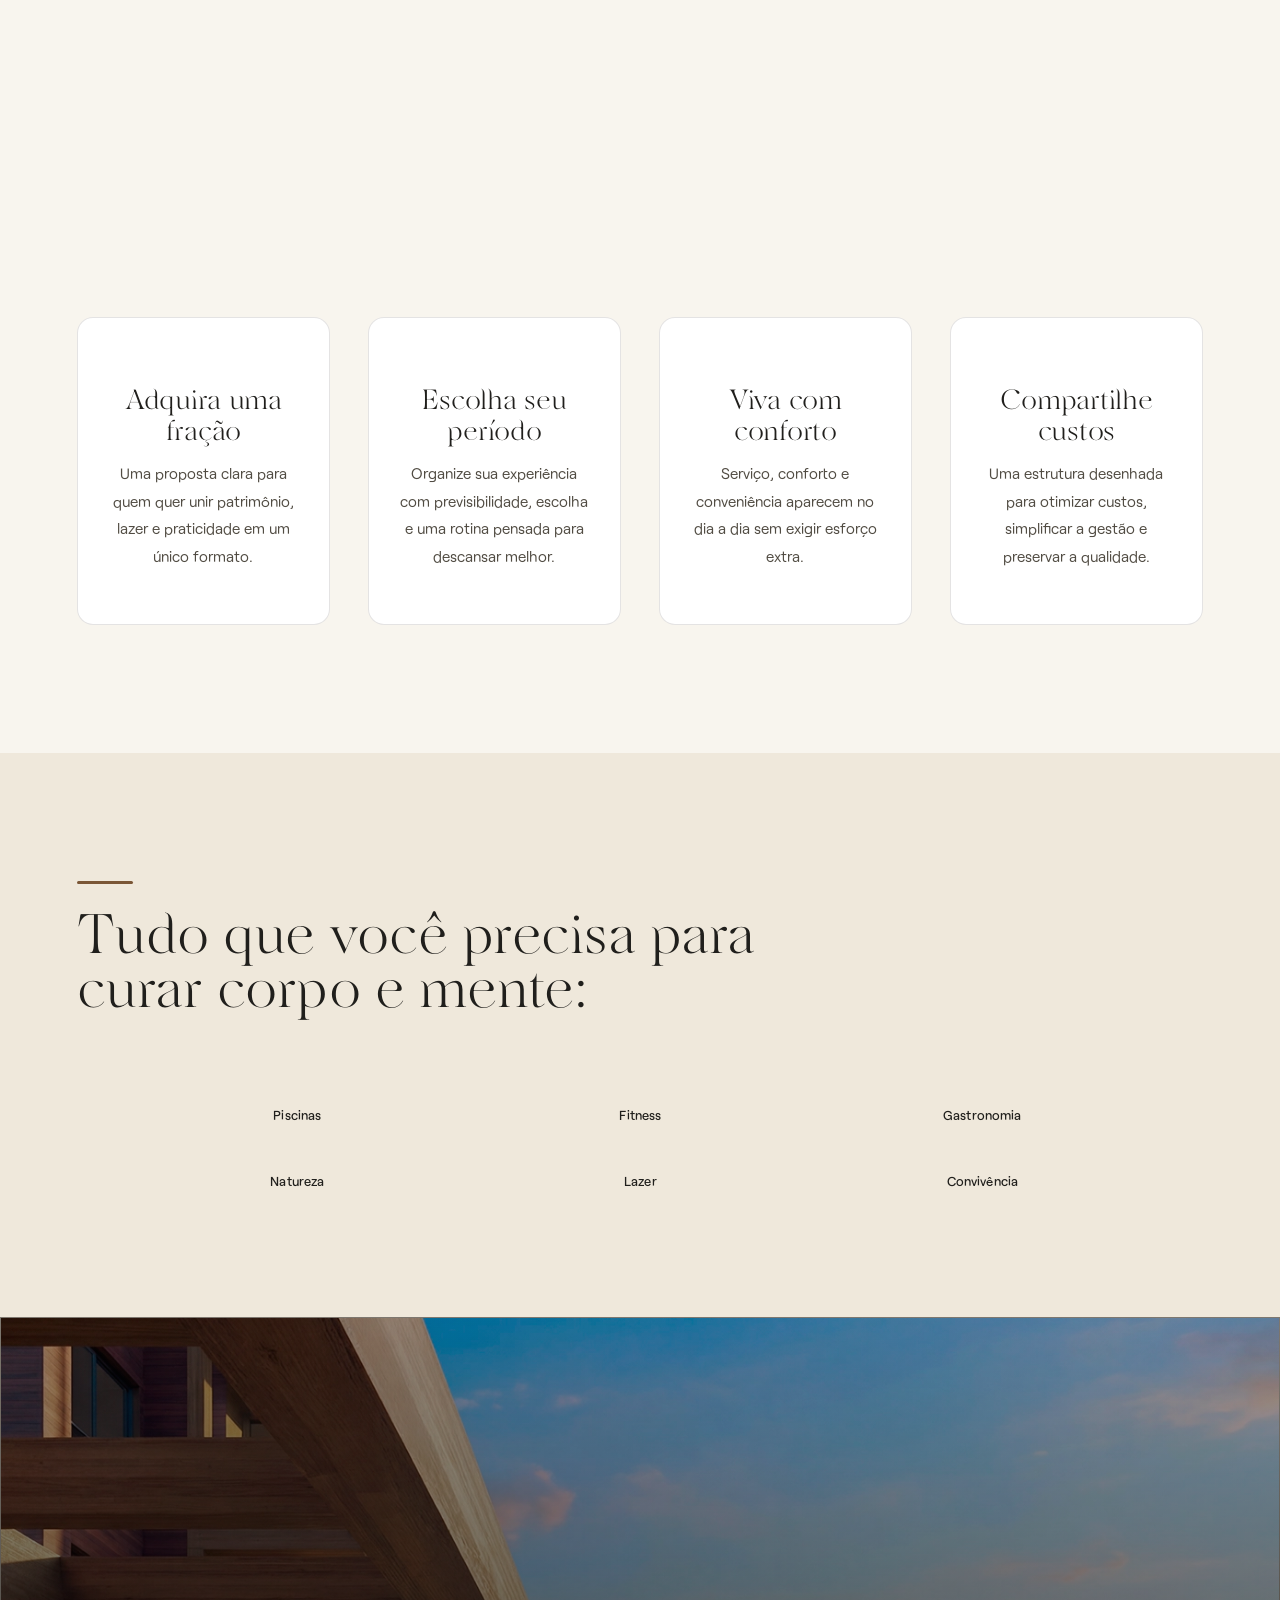
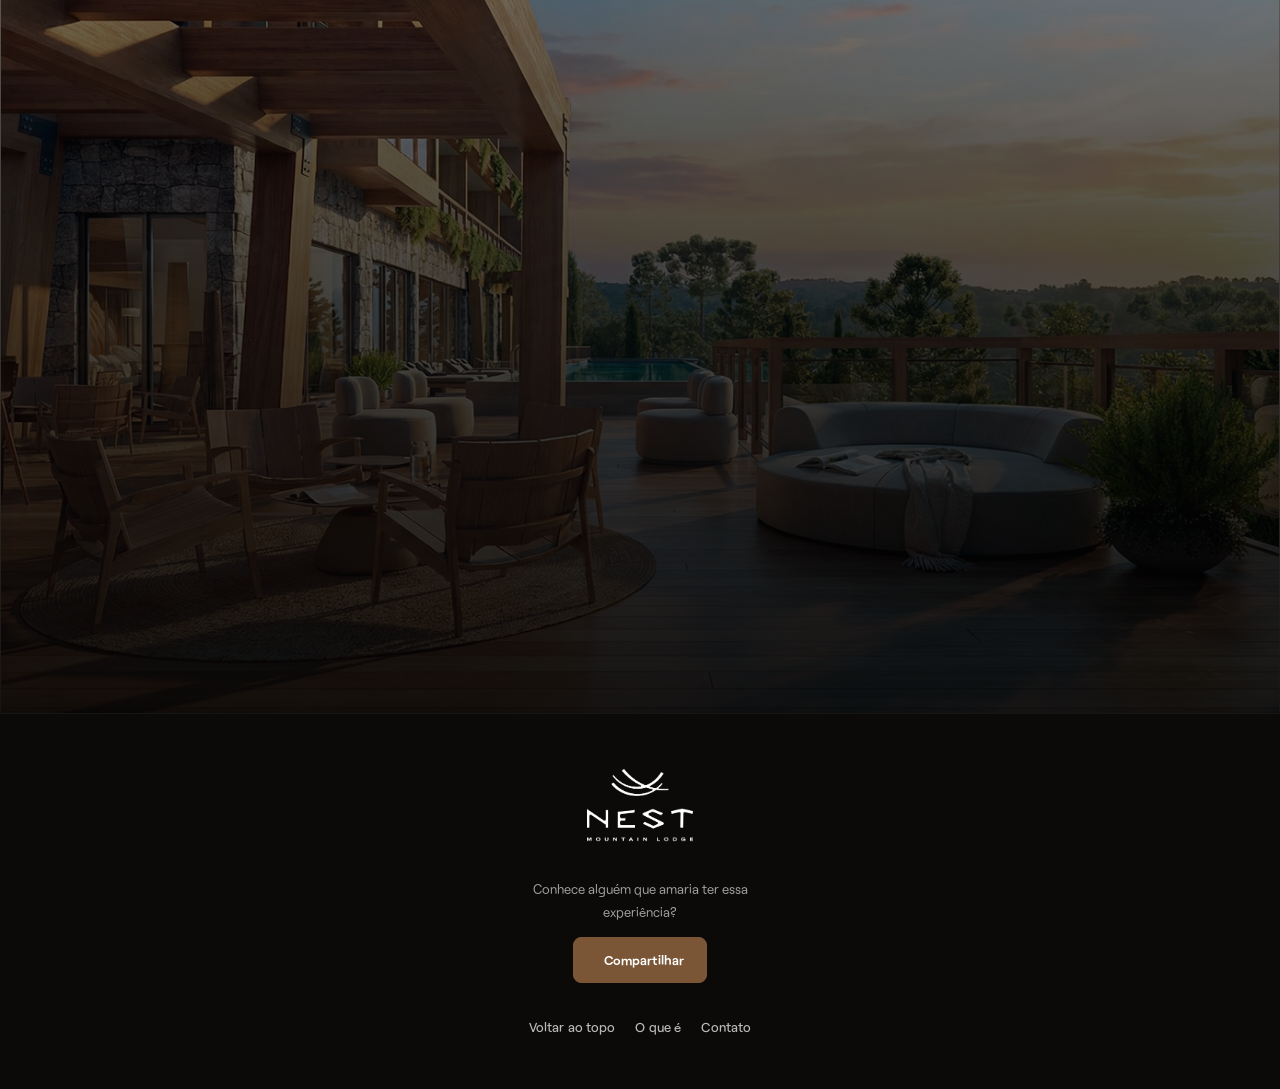
==== commit 3f3ecb30: "feat: refinar badge de desconto e reforcar oferta ao longo da pagina Band-section: badge vira um "se" ====
--- a/index.html
+++ b/index.html
@@ -39,6 +39,7 @@
         <div class="hero__overlay" aria-hidden="true"></div>
 
         <div class="hero__content reveal">
+          <span class="offer-tag">R$ 50 mil de desconto</span>
           <h1 class="hero__title">Um novo Jeito<br />de viver <em>Gramado</em>.</h1>
           <a class="button button--light" href="#modelo">Viva a experiência NEST</a>
         </div>
@@ -72,8 +73,10 @@
         <div class="band-section__inner reveal">
           <h2>Condições especiais para viver com mais inteligência</h2>
         </div>
-        <div class="band-section__badge reveal" aria-label="50 mil reais de desconto">
+        <div class="band-section__badge reveal" aria-label="Oferta especial: 50 mil reais de desconto">
+          <span class="band-section__badge-kicker">Oferta especial</span>
           <span class="band-section__badge-value">50mil</span>
+          <span class="band-section__badge-divider" aria-hidden="true"></span>
           <span class="band-section__badge-label">off</span>
         </div>
       </section>
@@ -141,6 +144,7 @@
         </div>
         <div class="lead-capture__overlay" aria-hidden="true"></div>
         <div class="lead-capture__box reveal">
+          <span class="offer-tag offer-tag--solid">R$ 50 mil de desconto</span>
           <h2>Entre em contato para saber mais:</h2>
           <p class="lead-capture__copy">Fale com nossa equipe e garanta condições especiais para ter seu refúgio definitivo em Gramado!</p>
           <form class="lead-form" action="#" aria-label="Formulario visual sem envio configurado">
--- a/styles.css
+++ b/styles.css
@@ -719,34 +719,104 @@
   right: clamp(20px, 6vw, 96px);
   transform: translateY(-50%);
   z-index: 1;
-  width: min(25%, 220px);
-  min-width: 148px;
-  padding: clamp(20px, 2.2vw, 30px) clamp(14px, 1.6vw, 20px);
+  width: min(25%, 230px);
+  min-width: 160px;
+  padding: clamp(22px, 2.4vw, 32px) clamp(16px, 1.8vw, 22px);
   display: grid;
   justify-items: center;
-  gap: 2px;
+  gap: 6px;
   text-align: center;
   background: var(--brand-brown);
   color: var(--cream);
-  border-radius: 2px;
+  border-radius: 3px;
+  border-top: 1px solid rgba(201, 161, 90, 0.7);
+  border-bottom: 1px solid rgba(201, 161, 90, 0.7);
   box-shadow: var(--shadow-lift);
+  animation: badge-glow 4.5s ease-in-out infinite;
+}
+
+.band-section__badge-kicker {
+  font-family: var(--body);
+  font-size: 10px;
+  font-weight: 600;
+  letter-spacing: 0.18em;
+  text-transform: uppercase;
+  color: var(--gold);
 }
 
 .band-section__badge-value {
   font-family: var(--heading);
-  font-size: clamp(22px, 2.6vw, 34px);
+  font-size: clamp(24px, 2.8vw, 36px);
   line-height: 1.1;
   letter-spacing: 0.01em;
+}
+
+.band-section__badge-divider {
+  width: 28px;
+  height: 1px;
+  margin: 2px 0;
+  background: rgba(248, 245, 238, 0.4);
 }
 
 .band-section__badge-label {
   font-family: var(--body);
   font-size: 12px;
   font-weight: 500;
-  letter-spacing: 0.16em;
+  letter-spacing: 0.2em;
   text-transform: uppercase;
   color: var(--cream);
   opacity: 0.85;
+}
+
+@keyframes badge-glow {
+  0%,
+  100% {
+    box-shadow: var(--shadow-lift);
+  }
+  50% {
+    box-shadow: var(--shadow-lift), 0 0 0 6px rgba(201, 161, 90, 0.16);
+  }
+}
+
+.offer-tag {
+  display: inline-flex;
+  align-items: center;
+  gap: 9px;
+  margin-bottom: 20px;
+  padding: 9px 20px 9px 15px;
+  border: 1px solid rgba(201, 161, 90, 0.55);
+  border-radius: 999px;
+  background: rgba(18, 18, 18, 0.32);
+  backdrop-filter: blur(8px);
+  color: var(--gold);
+  font-family: var(--body);
+  font-size: 11.5px;
+  font-weight: 600;
+  letter-spacing: 0.14em;
+  text-transform: uppercase;
+  white-space: nowrap;
+}
+
+.offer-tag::before {
+  content: "";
+  width: 6px;
+  height: 6px;
+  flex-shrink: 0;
+  border-radius: 50%;
+  background: var(--gold);
+  box-shadow: 0 0 0 3px rgba(201, 161, 90, 0.25);
+}
+
+.offer-tag--solid {
+  border-color: var(--brand-brown);
+  background: var(--brand-brown);
+  color: var(--cream);
+  backdrop-filter: none;
+}
+
+.offer-tag--solid::before {
+  background: var(--cream);
+  box-shadow: 0 0 0 3px rgba(143, 108, 71, 0.28);
 }
 
 .amenity-section {
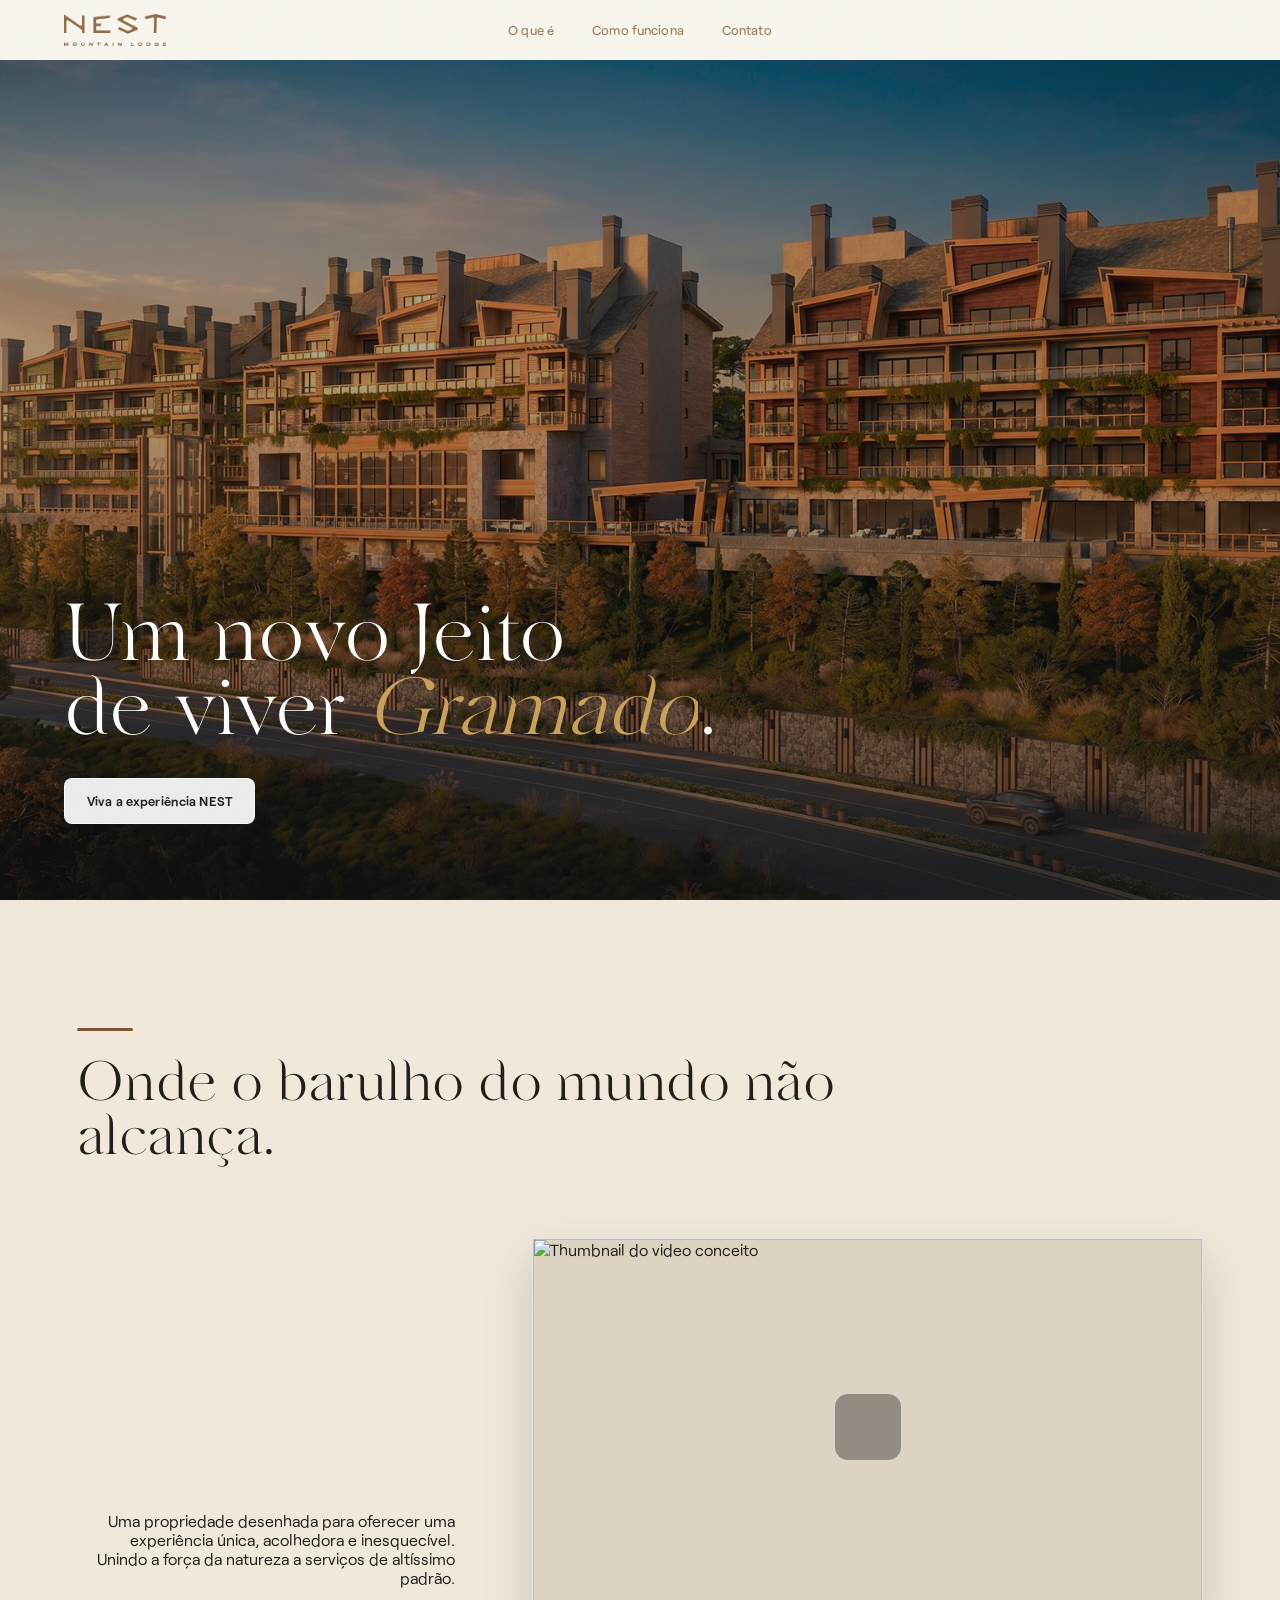
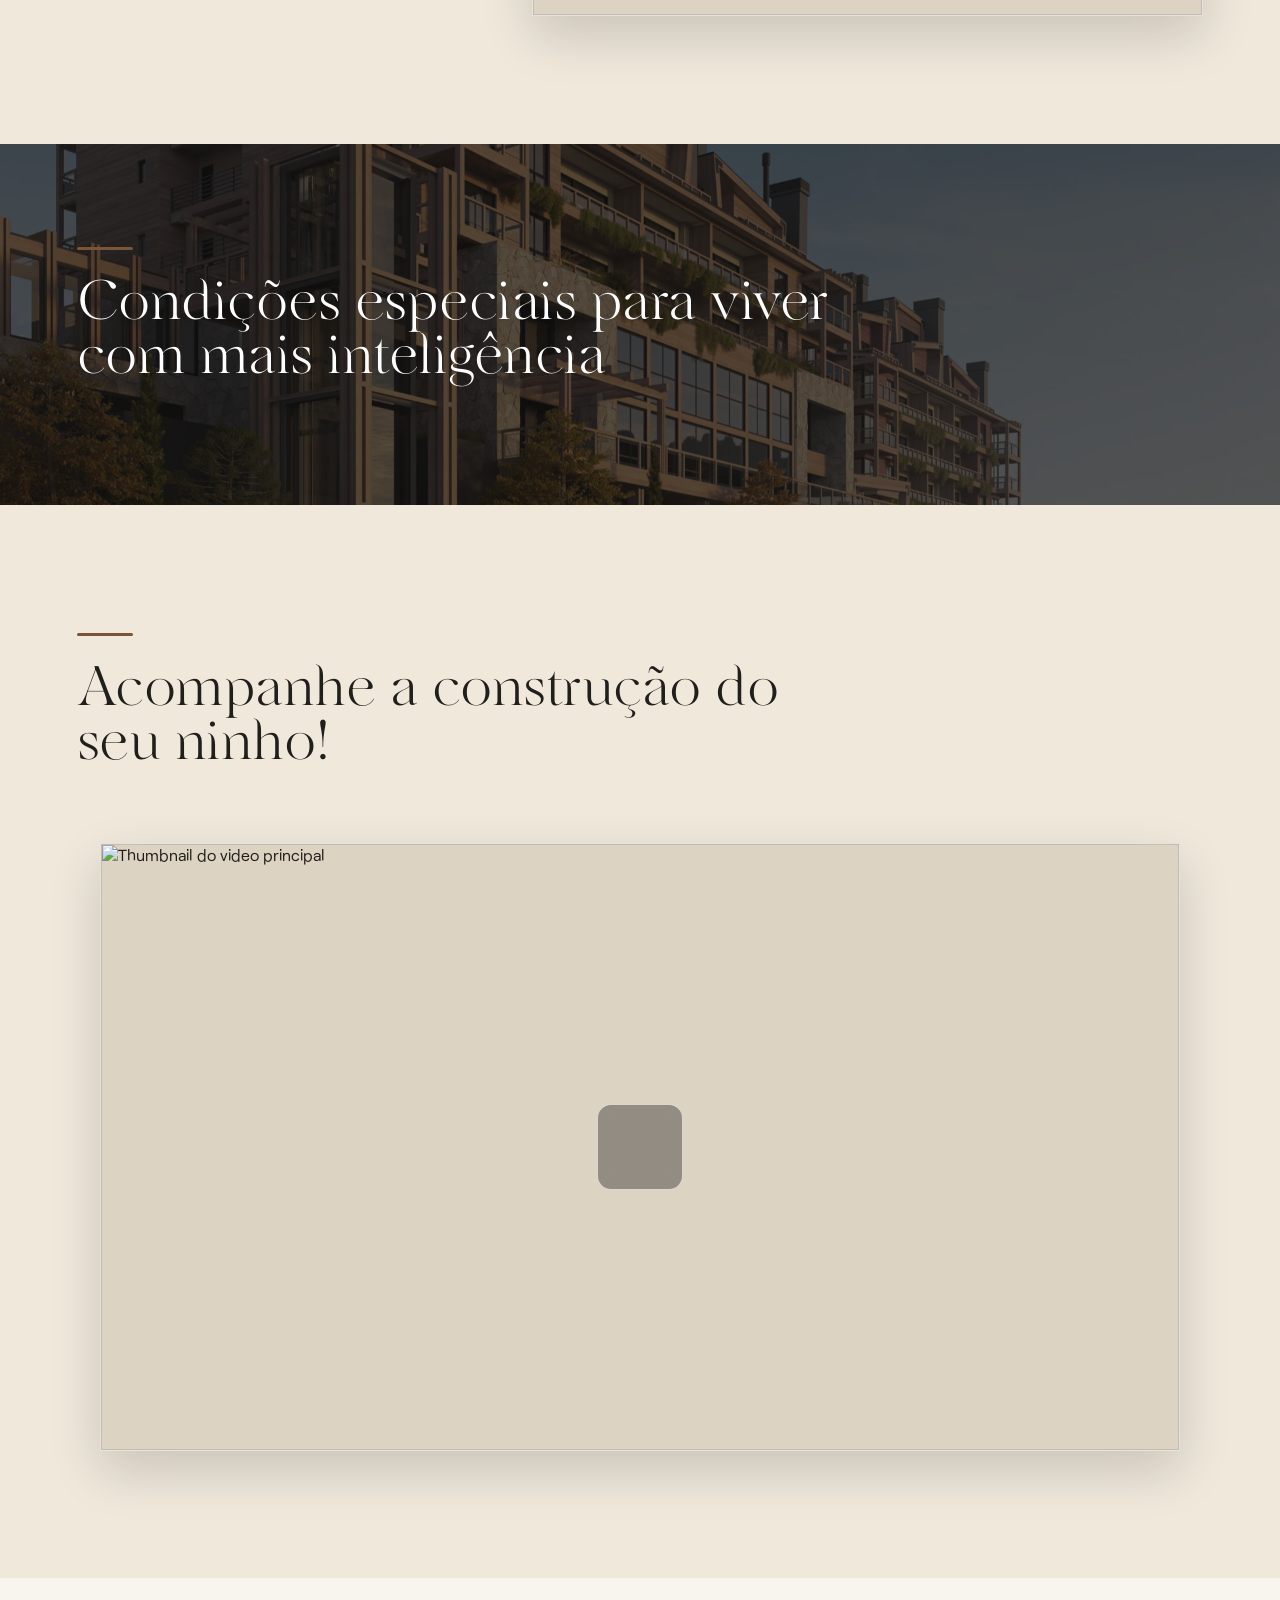
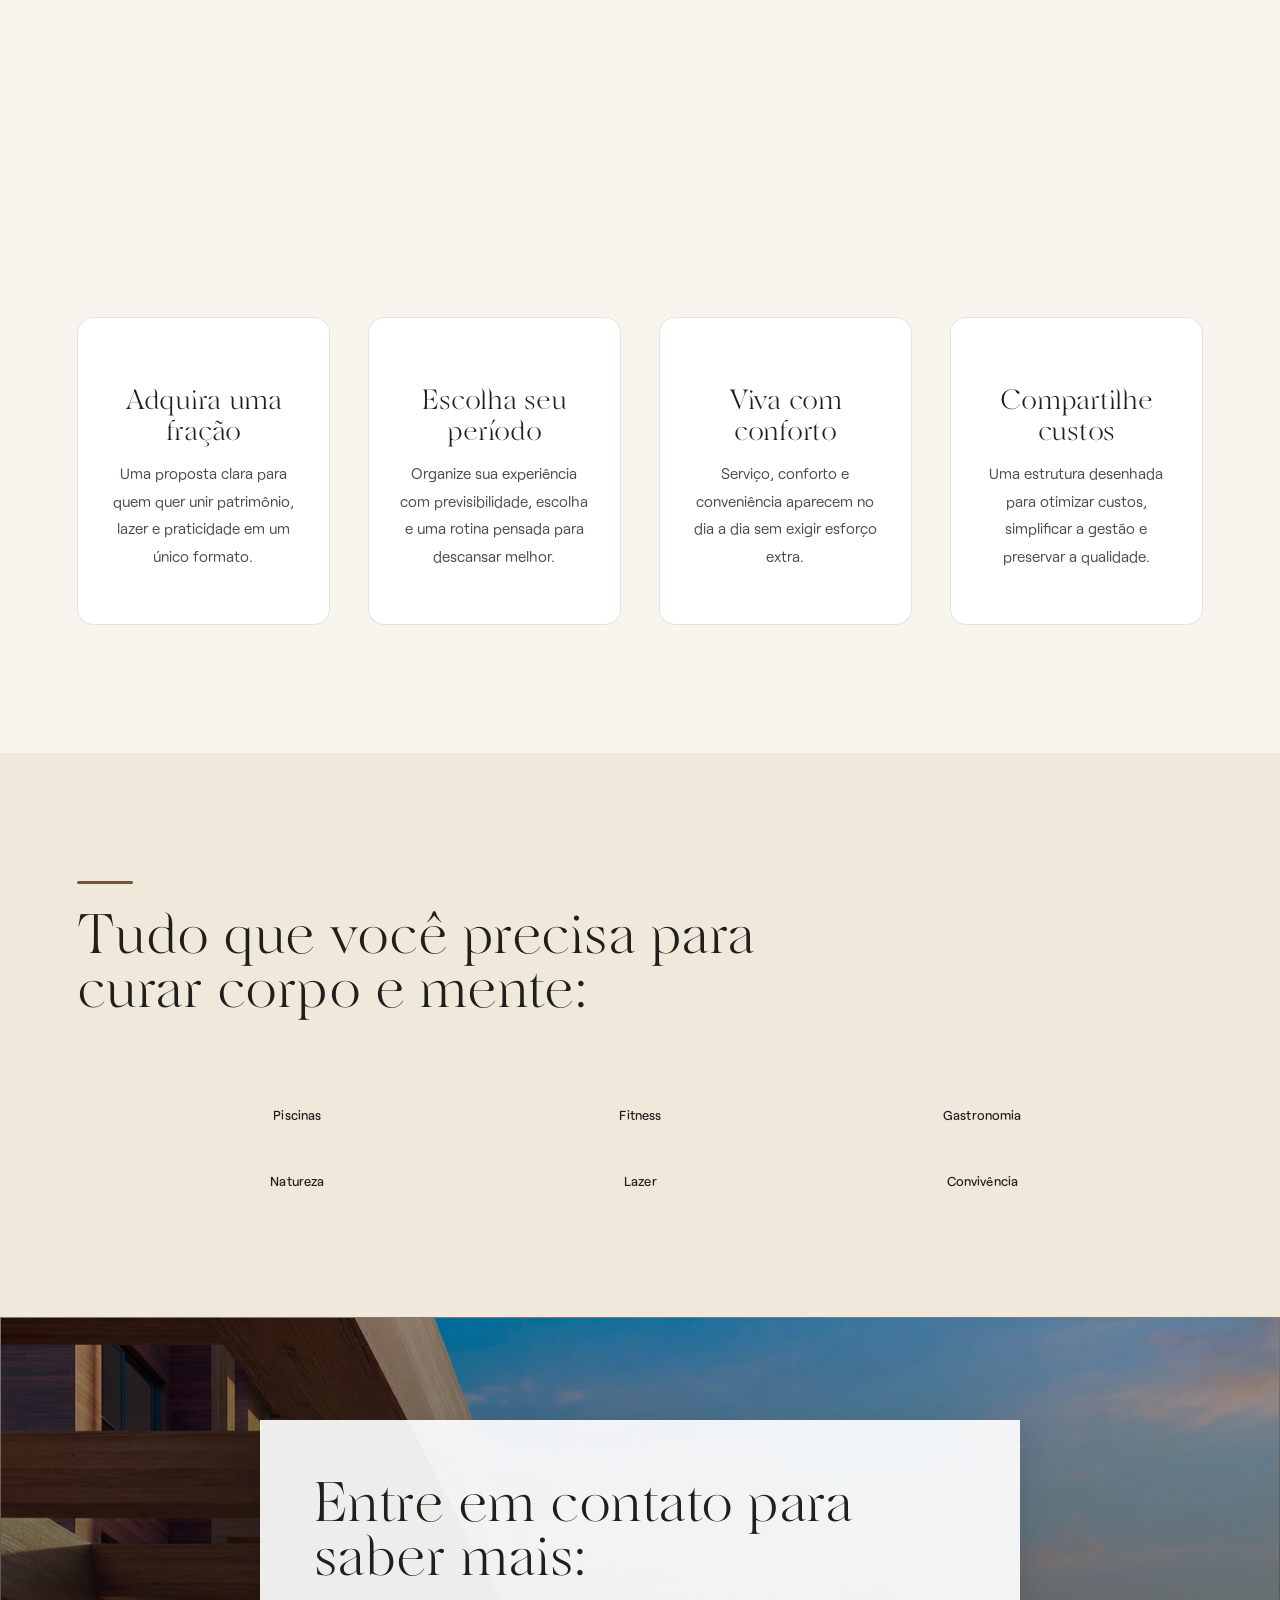
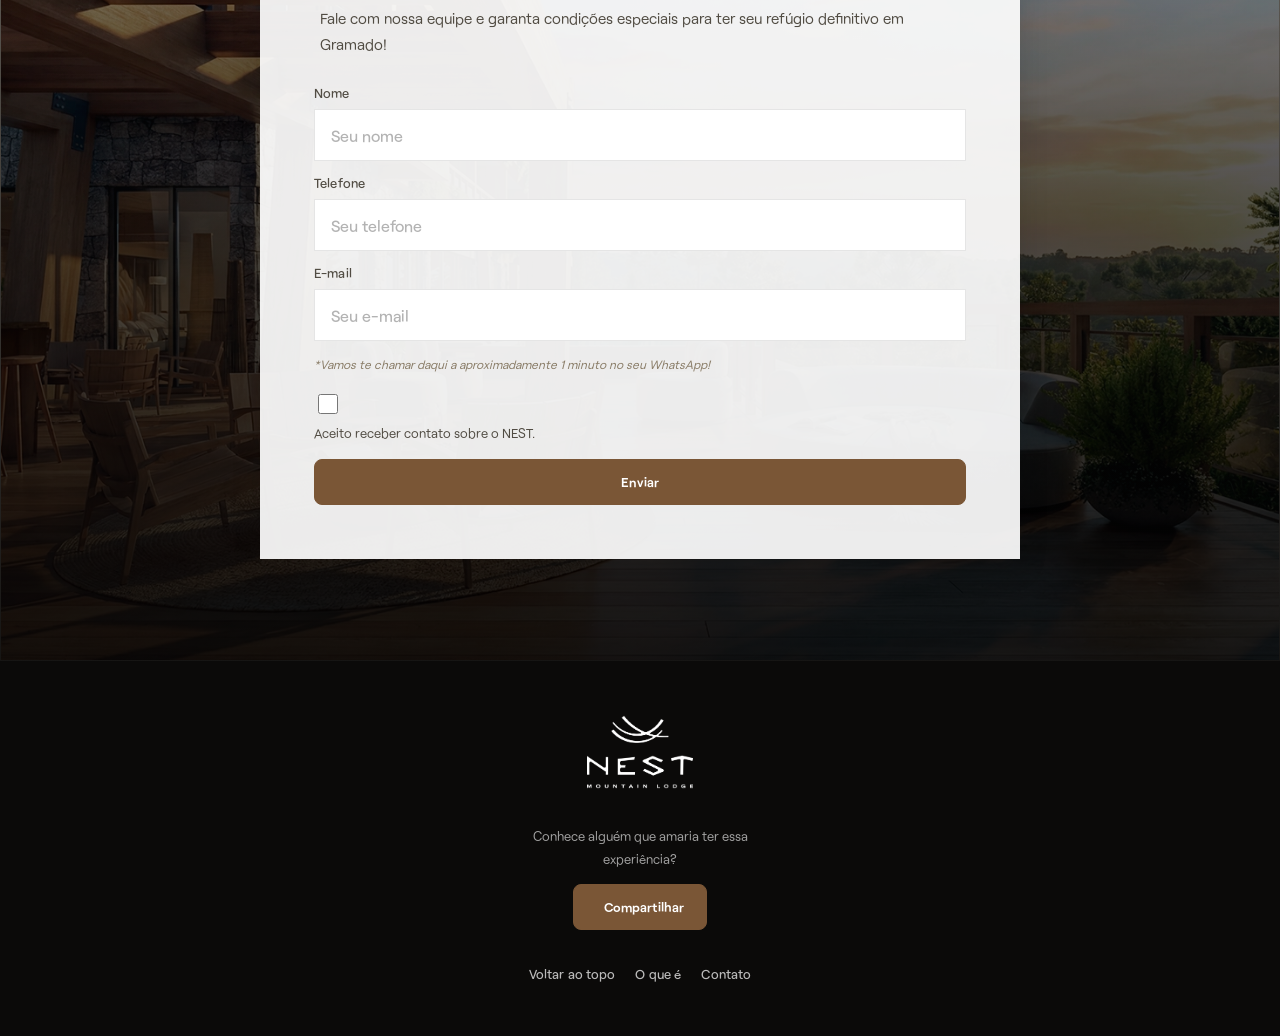
==== commit a6bb2dbe: "fix: remove expired discount offer" ====
--- a/index.html
+++ b/index.html
@@ -39,7 +39,6 @@
         <div class="hero__overlay" aria-hidden="true"></div>
 
         <div class="hero__content reveal">
-          <span class="offer-tag">R$ 50 mil de desconto</span>
           <h1 class="hero__title">Um novo Jeito<br />de viver <em>Gramado</em>.</h1>
           <a class="button button--light" href="#modelo">Viva a experiência NEST</a>
         </div>
@@ -72,12 +71,6 @@
         <div class="band-section__overlay" aria-hidden="true"></div>
         <div class="band-section__inner reveal">
           <h2>Condições especiais para viver com mais inteligência</h2>
-        </div>
-        <div class="band-section__badge reveal" aria-label="Oferta especial: 50 mil reais de desconto">
-          <span class="band-section__badge-kicker">Oferta especial</span>
-          <span class="band-section__badge-value">50mil</span>
-          <span class="band-section__badge-divider" aria-hidden="true"></span>
-          <span class="band-section__badge-label">off</span>
         </div>
       </section>
 
@@ -144,7 +137,6 @@
         </div>
         <div class="lead-capture__overlay" aria-hidden="true"></div>
         <div class="lead-capture__box reveal">
-          <span class="offer-tag offer-tag--solid">R$ 50 mil de desconto</span>
           <h2>Entre em contato para saber mais:</h2>
           <p class="lead-capture__copy">Fale com nossa equipe e garanta condições especiais para ter seu refúgio definitivo em Gramado!</p>
           <form class="lead-form" action="#" aria-label="Formulario visual sem envio configurado">
